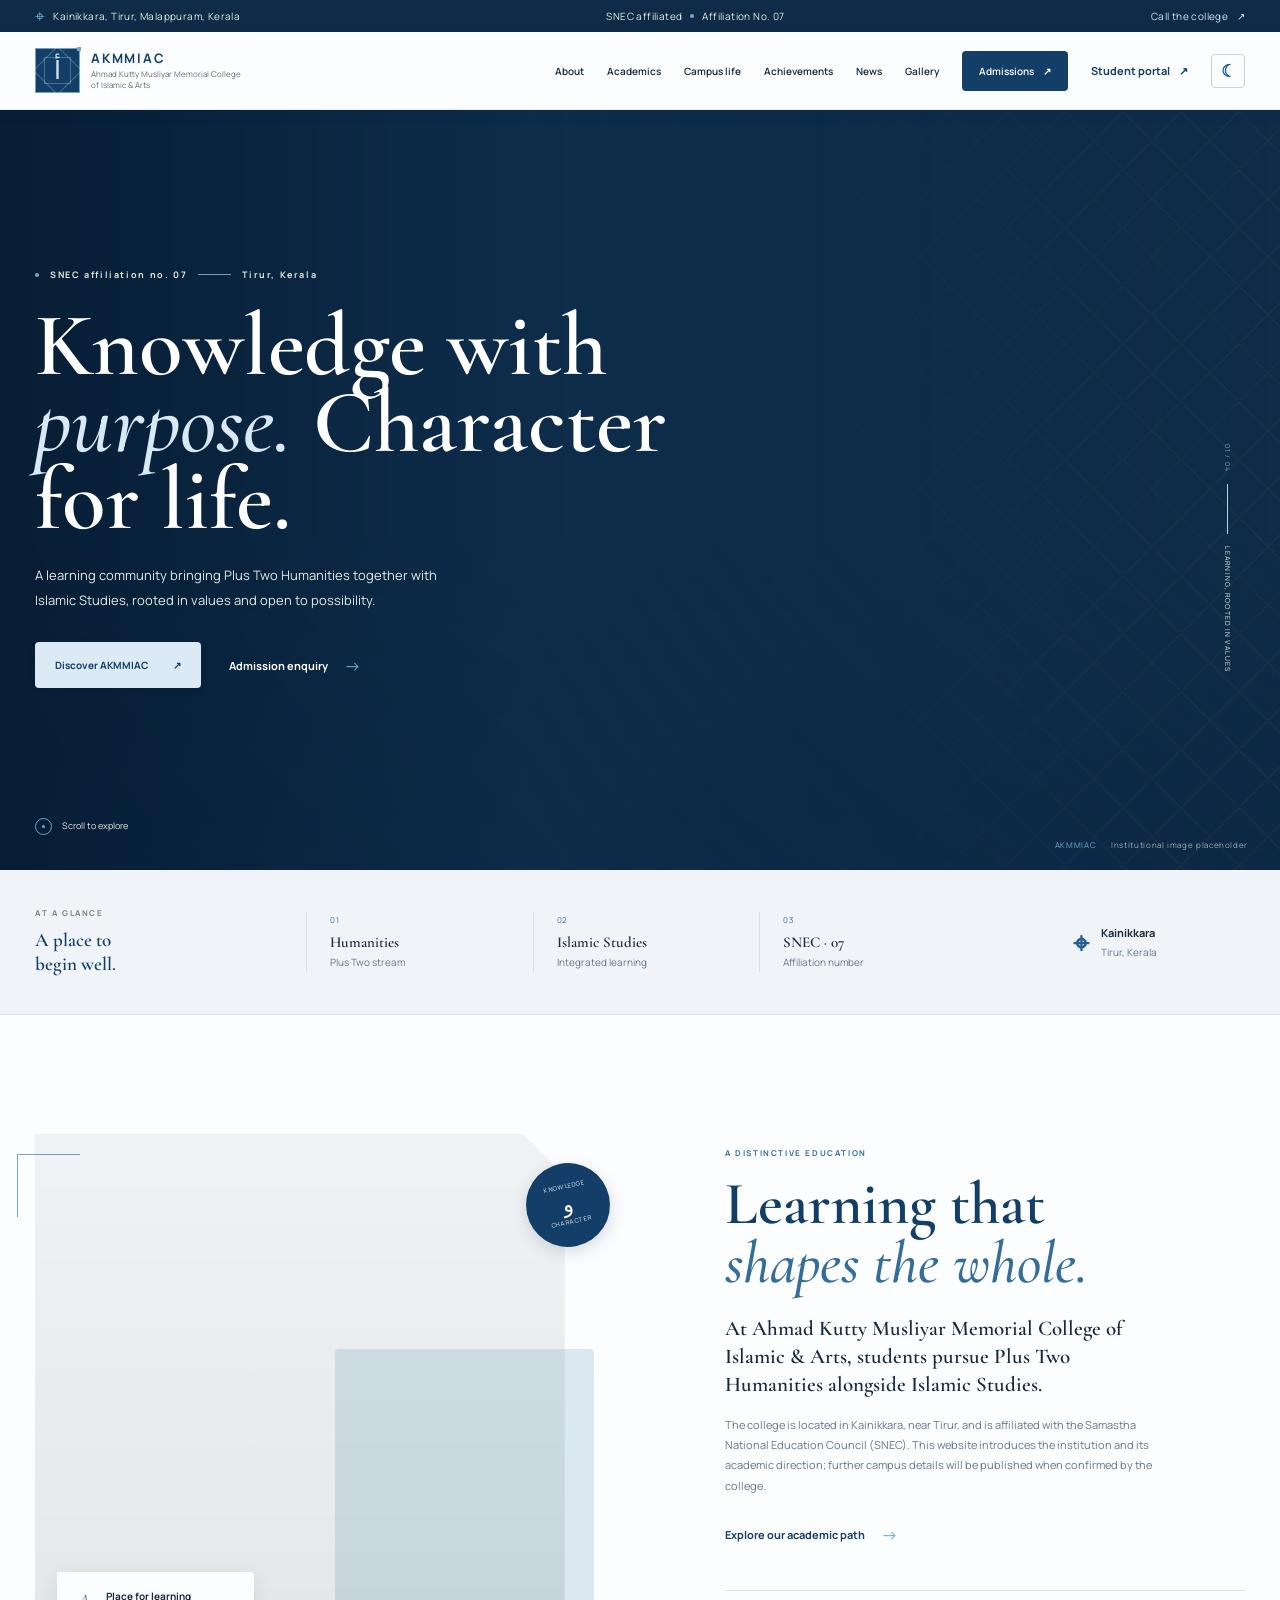
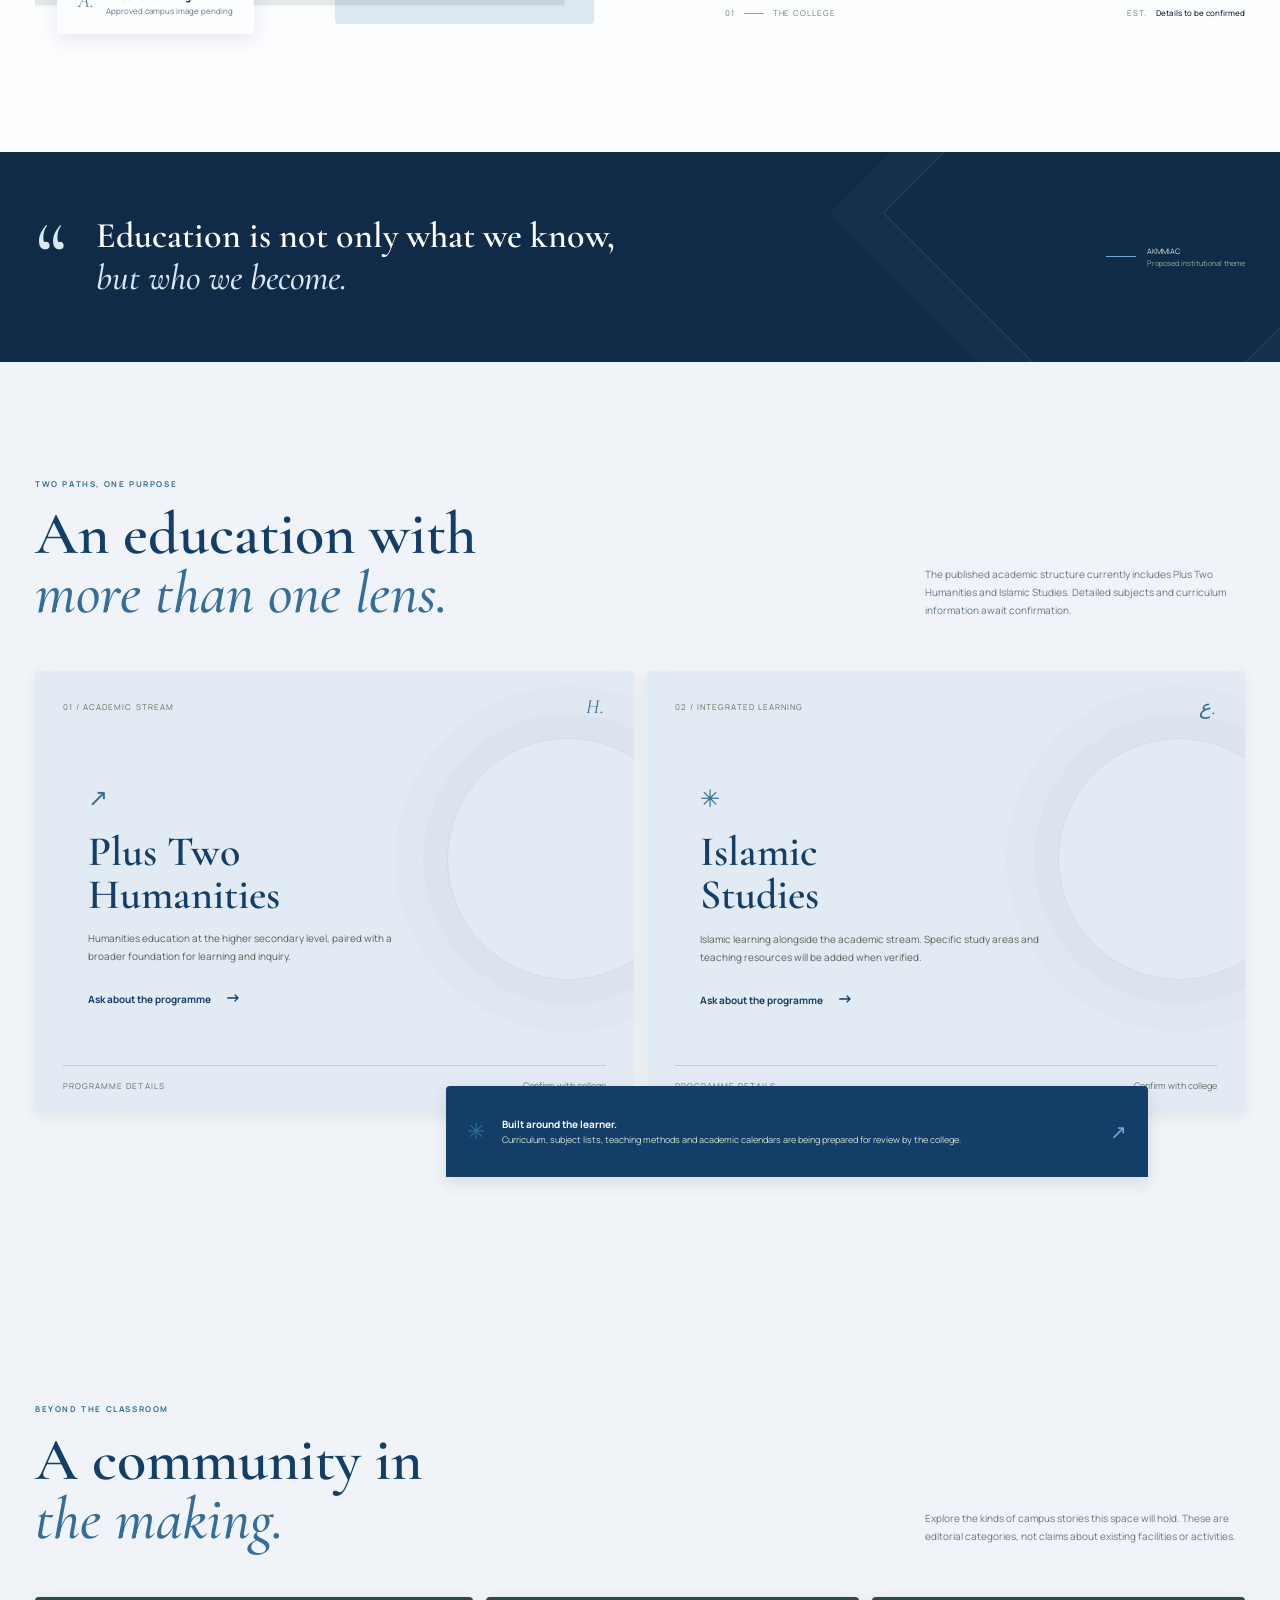
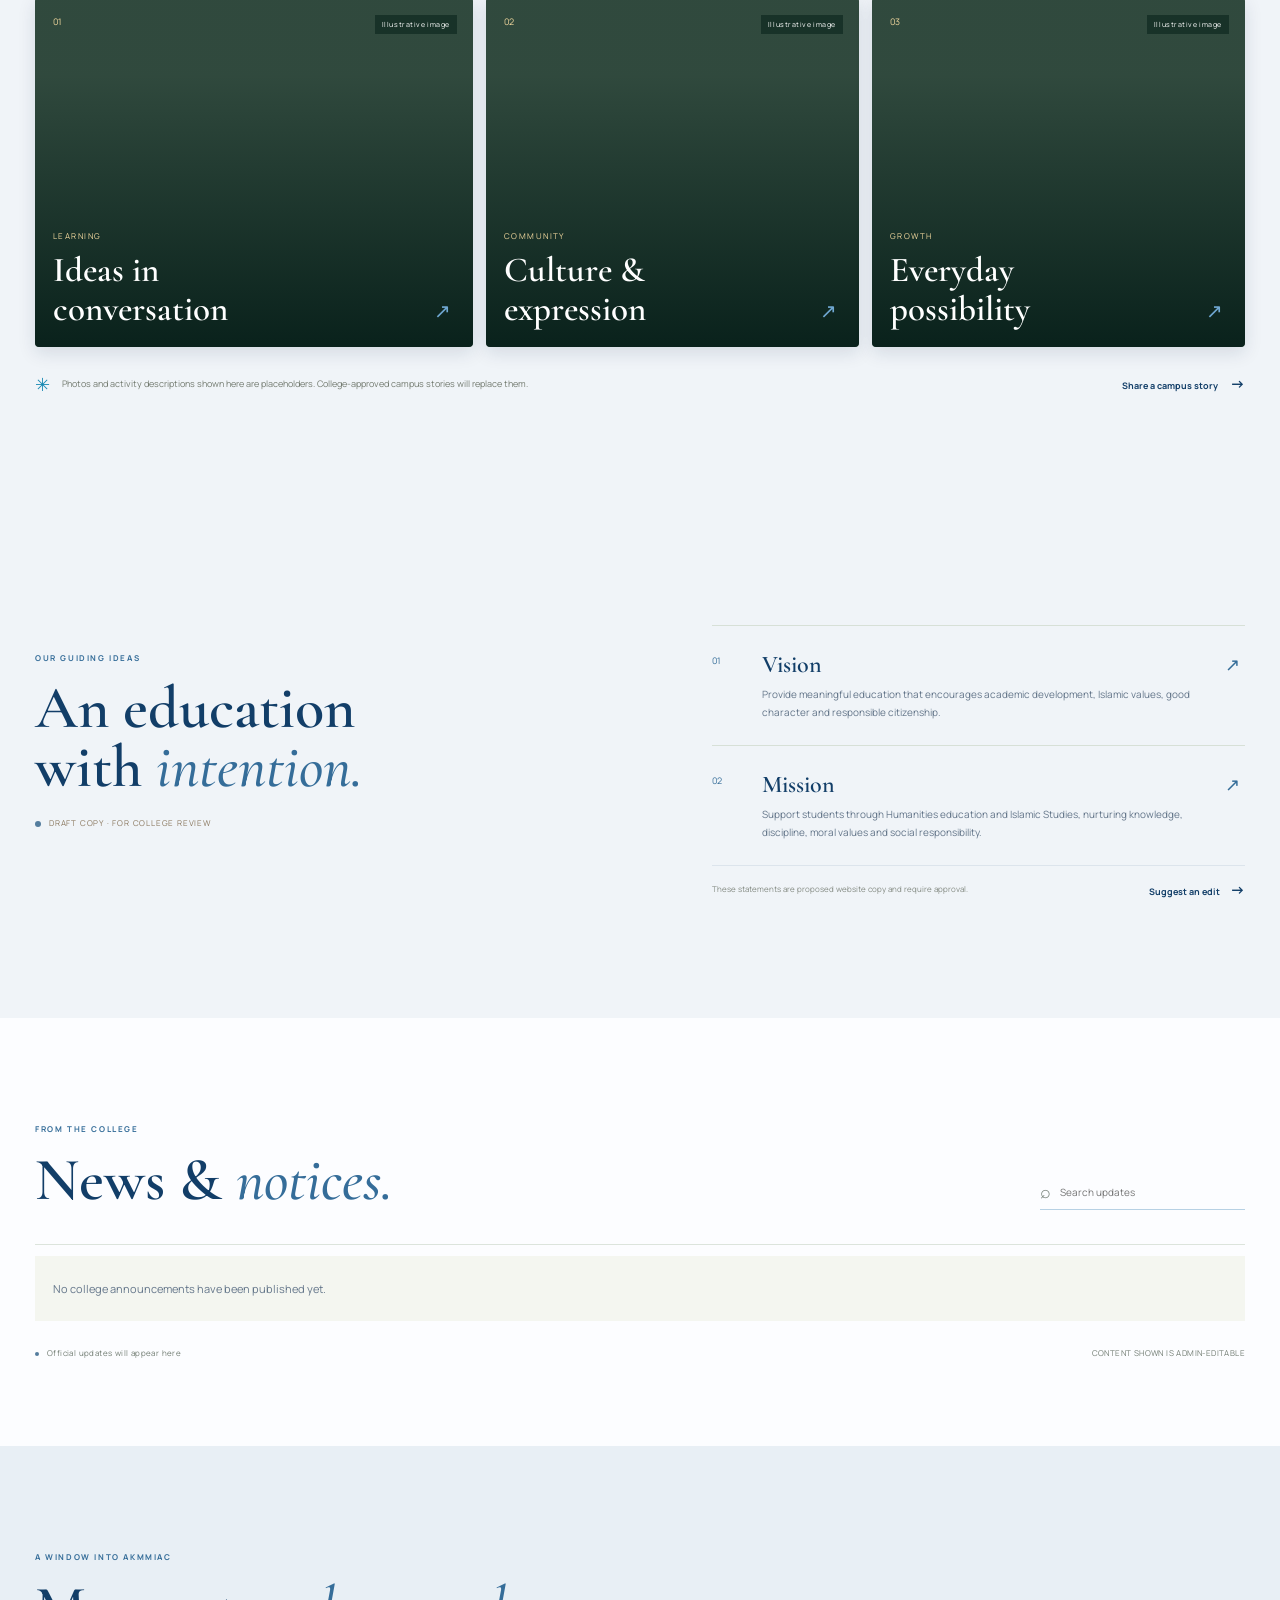
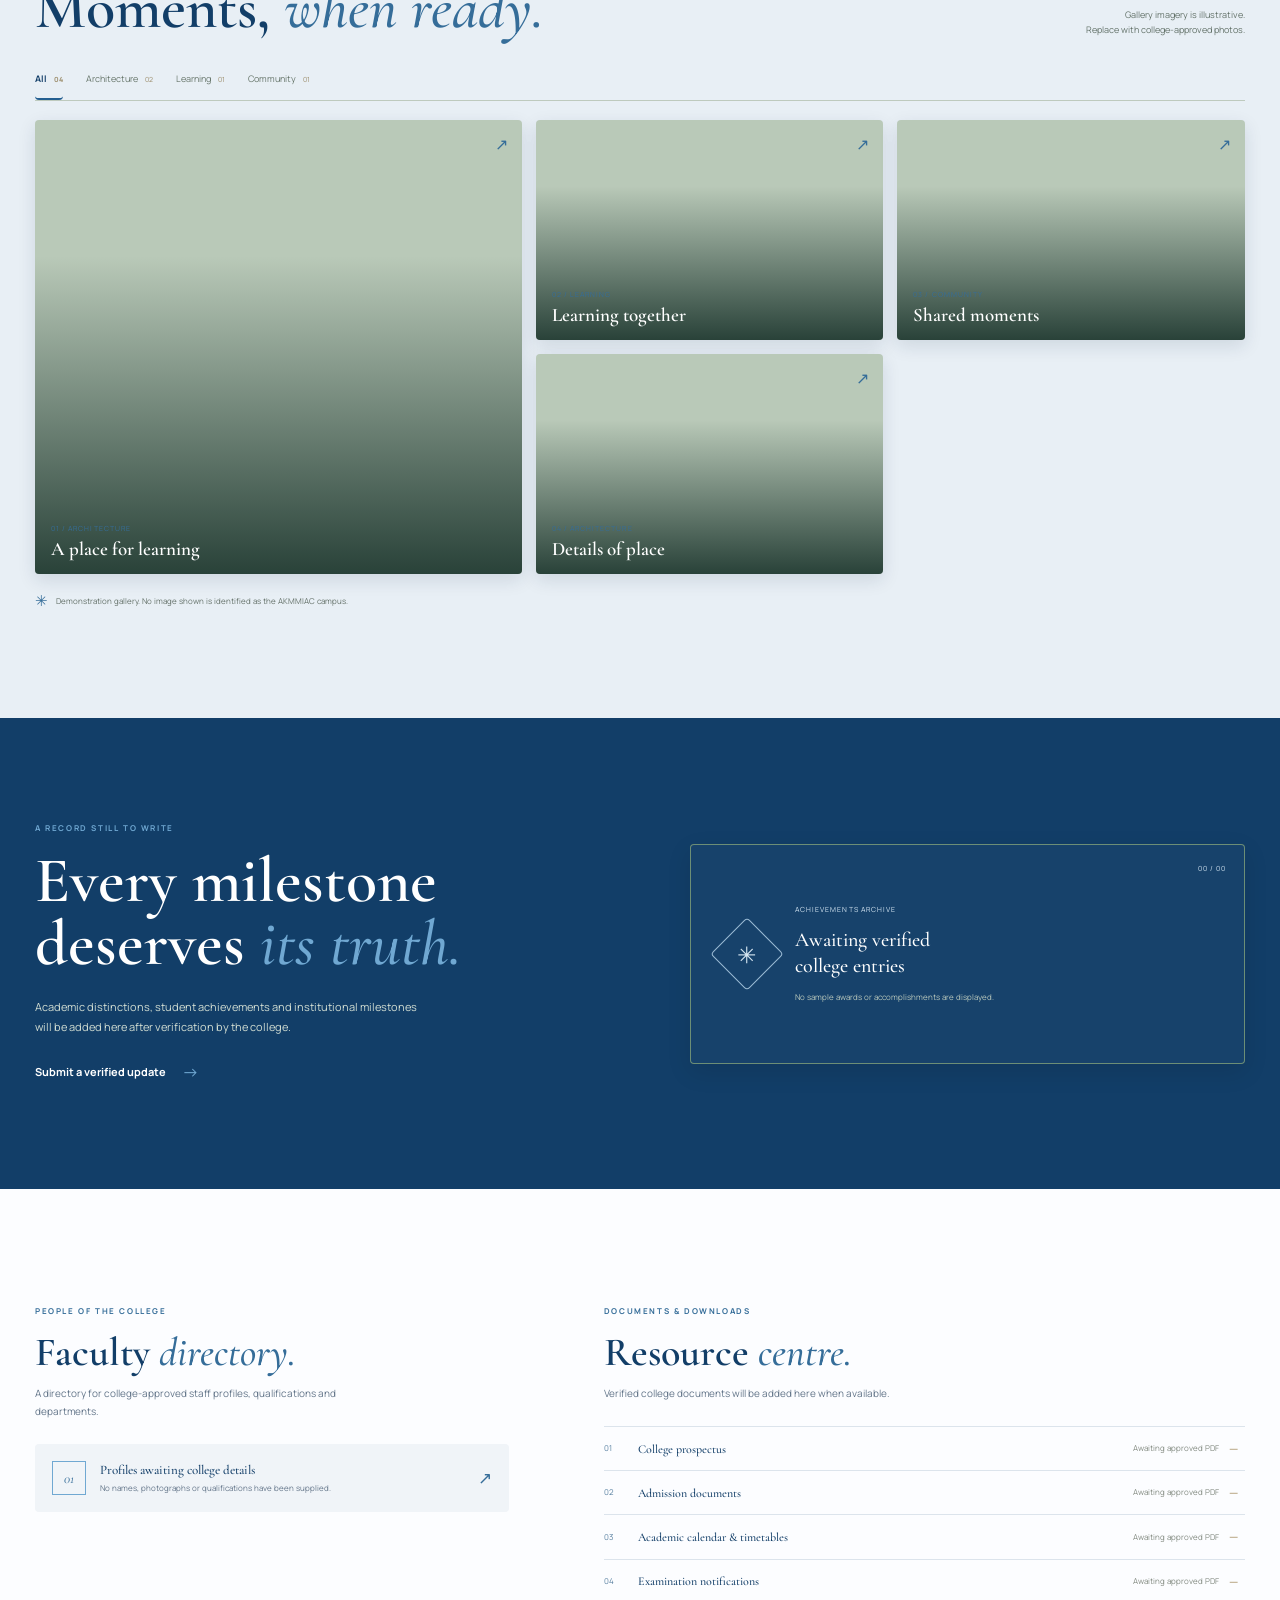
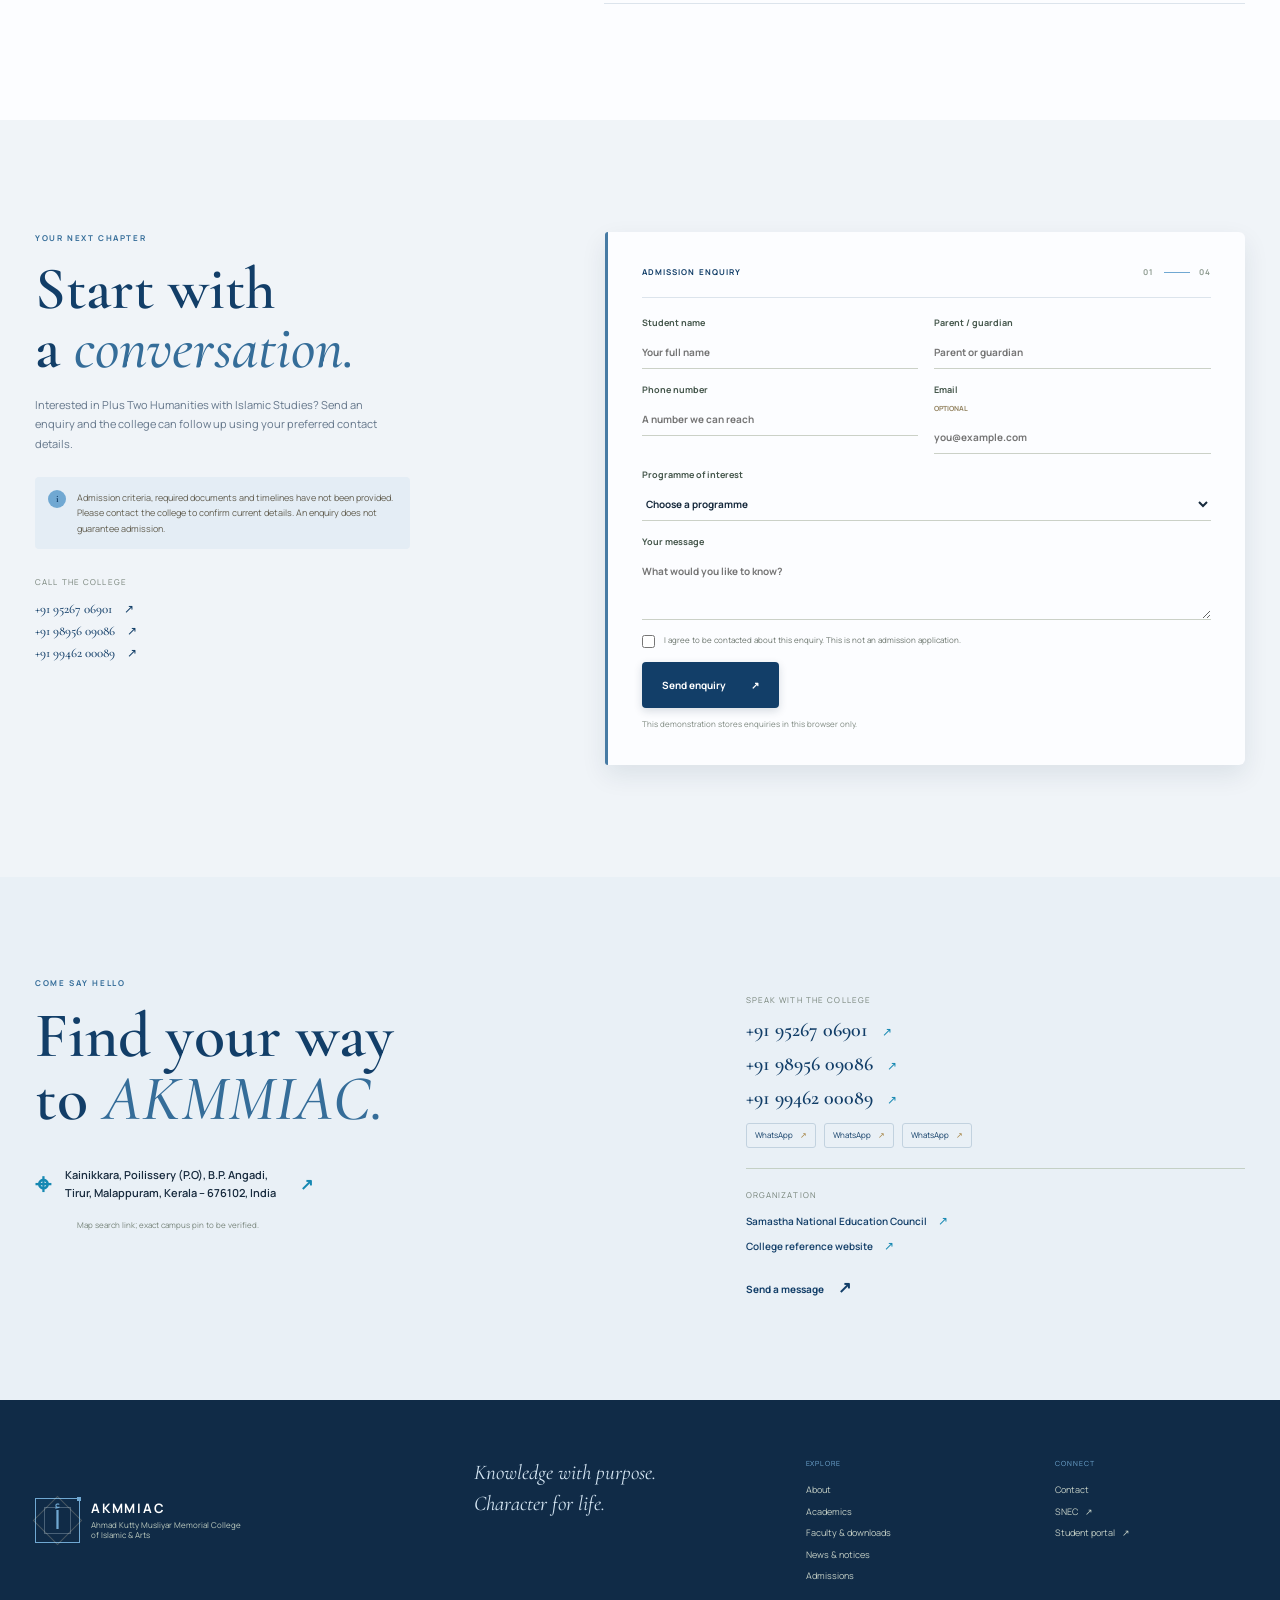
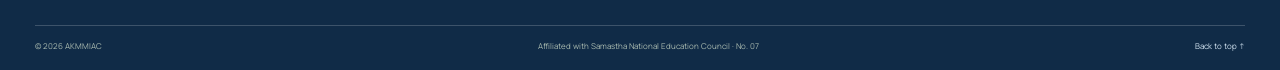
==== index.html @ 814e160c "Updated AKMM project" ====
<!doctype html>
<html lang="en">
<head>
  <meta charset="utf-8">
  <meta name="viewport" content="width=device-width, initial-scale=1">
  <meta name="theme-color" content="#073e32">
  <meta name="description" content="Ahmad Kutty Musliyar Memorial College of Islamic & Arts, Kainikkara, Tirur. Plus Two Humanities with Islamic Studies, affiliated with SNEC (Affiliation No. 07).">
  <meta property="og:title" content="AKMMIAC | Knowledge, Character, Community">
  <meta property="og:description" content="Discover Ahmad Kutty Musliyar Memorial College of Islamic & Arts in Kainikkara, Tirur, Kerala.">
  <script type="application/ld+json">{"@context":"https://schema.org","@type":"EducationalOrganization","name":"Ahmad Kutty Musliyar Memorial College of Islamic & Arts","alternateName":"AKMMIAC","address":{"@type":"PostalAddress","streetAddress":"Kainikkara, Poilissery (P.O), B.P. Angadi","addressLocality":"Tirur","addressRegion":"Kerala","postalCode":"676102","addressCountry":"IN"},"telephone":["+91-9526706901","+91-9895609086","+91-9946200089"],"parentOrganization":{"@type":"Organization","name":"Samastha National Education Council"},"identifier":"SNEC Affiliation No. 07"}</script>
  <title>AKMMIAC | Knowledge, Character, Community</title>
  <link rel="preconnect" href="https://fonts.googleapis.com">
  <link rel="preconnect" href="https://fonts.gstatic.com" crossorigin>
  <link href="https://fonts.googleapis.com/css2?family=Cormorant+Garamond:wght@500;600;700&family=Manrope:wght@400;500;600;700;800&display=swap" rel="stylesheet">
  <link href="https://fonts.googleapis.com/css2?family=DM+Sans:wght@400;500;600;700&family=Playfair+Display:wght@500;600;700&display=swap" rel="stylesheet">
  <link rel="stylesheet" href="styles.css">
  <script src="app.js" defer></script>
</head>
<body>
  <a class="skip-link" href="#main">Skip to content</a>
  <div class="utility-bar">
    <div class="container utility-inner">
      <span class="utility-location"><span class="pin-icon" aria-hidden="true">⌖</span> Kainikkara, Tirur, Malappuram, Kerala</span>
      <span class="utility-affiliation">SNEC affiliated <i></i> Affiliation No. 07</span>
      <a href="tel:+919526706901">Call the college <span aria-hidden="true">↗</span></a>
    </div>
  </div>
  <header class="site-header" id="top">
    <div class="container nav-wrap">
      <a class="brand" href="#top" aria-label="AKMMIAC home">
        <span class="brand-mark" aria-hidden="true"><span>أ</span><i></i></span>
        <span class="brand-name"><strong>AKMMIAC</strong><small>Ahmad Kutty Musliyar Memorial College<br>of Islamic & Arts</small></span>
      </a>
      <button class="menu-toggle" aria-expanded="false" aria-controls="primary-nav" aria-label="Open navigation"><span></span><span></span></button>
      <nav class="primary-nav" id="primary-nav" aria-label="Main navigation">
        <a href="#about">About</a><a href="#academics">Academics</a><a href="#campus">Campus life</a><a href="#achievements">Achievements</a><a href="#news">News</a><a href="#gallery">Gallery</a>
        <a class="nav-admissions" href="#admissions">Admissions <span aria-hidden="true">↗</span></a>
        <button class="nav-login" data-open="student">Student portal <span aria-hidden="true">↗</span></button>
        <button class="theme-toggle" id="theme-toggle" type="button" aria-label="Switch to dark mode" title="Switch to dark mode"><span aria-hidden="true">☾</span></button>
      </nav>
    </div>
  </header>

  <main id="main">
    <section class="hero" aria-labelledby="hero-title">
      <div class="hero-image" role="img" aria-label="Illustrative image of Islamic architecture; replace with an approved college photograph"></div>
      <div class="hero-pattern" aria-hidden="true"></div>
      <div class="container hero-content">
        <div class="hero-copy reveal is-visible">
          <p class="eyebrow eyebrow-light"><span></span> SNEC affiliation no. 07 <span class="eyebrow-line"></span> Tirur, Kerala</p>
          <h1 id="hero-title"><span class="hero-phrase">Knowledge with</span><br><em>purpose.</em> Character<br>for life.</h1>
          <p class="hero-description">A learning community bringing Plus Two Humanities together with Islamic Studies, rooted in values and open to possibility.</p>
          <div class="hero-actions"><a class="button button-gold" href="#about">Discover AKMMIAC <span aria-hidden="true">↗</span></a><a class="text-link light-link" href="#admissions">Admission enquiry <span aria-hidden="true">→</span></a></div>
        </div>
        <div class="hero-side-note"><span>01 / 04</span><span class="hero-side-rule"></span><span>LEARNING, ROOTED IN VALUES</span></div>
        <a class="hero-scroll" href="#about"><span class="scroll-dot"></span> Scroll to explore</a>
      </div>
      <div class="hero-caption"><span>AKMMIAC</span><span>Institutional image placeholder</span></div>
    </section>

    <section class="fact-strip" aria-label="College at a glance">
      <div class="container facts-grid">
        <div class="fact-intro"><span class="section-kicker">AT A GLANCE</span><strong>A place to<br>begin well.</strong></div>
        <div class="fact"><span class="fact-index">01</span><strong>Humanities</strong><small>Plus Two stream</small></div>
        <div class="fact"><span class="fact-index">02</span><strong>Islamic Studies</strong><small>Integrated learning</small></div>
        <div class="fact"><span class="fact-index">03</span><strong>SNEC · 07</strong><small>Affiliation number</small></div>
        <div class="fact-place"><span class="place-mark" aria-hidden="true">⌖</span><span>Kainikkara<br><small>Tirur, Kerala</small></span></div>
      </div>
    </section>

    <section class="section about-section" id="about">
      <div class="container about-grid">
        <div class="about-visual reveal">
          <div class="about-photo" role="img" aria-label="Illustrative architectural detail, not a photograph of the college"></div>
          <div class="photo-label"><span class="label-number">A.</span><span>Place for learning<br><small>Approved campus image pending</small></span></div>
          <div class="about-seal"><span>KNOWLEDGE</span><b>و</b><span>CHARACTER</span></div>
        </div>
        <div class="about-copy reveal">
          <p class="section-kicker">A DISTINCTIVE EDUCATION</p>
          <h2 class="section-title">Learning that<br><em>shapes the whole.</em></h2>
          <p class="lead">At Ahmad Kutty Musliyar Memorial College of Islamic & Arts, students pursue Plus Two Humanities alongside Islamic Studies.</p>
          <p class="body-copy">The college is located in Kainikkara, near Tirur, and is affiliated with the Samastha National Education Council (SNEC). This website introduces the institution and its academic direction; further campus details will be published when confirmed by the college.</p>
          <a class="text-link dark-link" href="#academics">Explore our academic path <span aria-hidden="true">→</span></a>
          <div class="about-meta"><span>01 <i></i> THE COLLEGE</span><span>EST. <b>Details to be confirmed</b></span></div>
        </div>
      </div>
    </section>

    <section class="quote-band">
      <div class="container quote-inner"><span class="quote-mark" aria-hidden="true">“</span><blockquote>Education is not only what we know,<br><em>but who we become.</em></blockquote><div class="quote-credit"><span></span><small>AKMMIAC<br><b>Proposed institutional theme</b></small></div></div>
    </section>

    <section class="section academics-section" id="academics">
      <div class="container">
        <div class="section-heading reveal"><div><p class="section-kicker">TWO PATHS, ONE PURPOSE</p><h2 class="section-title">An education with<br><em>more than one lens.</em></h2></div><p class="heading-aside">The published academic structure currently includes Plus Two Humanities and Islamic Studies. Detailed subjects and curriculum information await confirmation.</p></div>
        <div class="academic-grid">
          <article class="academic-panel humanities reveal"><div class="panel-top"><span>01 / ACADEMIC STREAM</span><span class="panel-glyph">H.</span></div><div class="academic-content"><div class="academic-icon" aria-hidden="true">↗</div><h3>Plus Two<br>Humanities</h3><p>Humanities education at the higher secondary level, paired with a broader foundation for learning and inquiry.</p><a href="#contact" class="panel-link">Ask about the programme <span>→</span></a></div><div class="panel-bottom"><span>PROGRAMME DETAILS</span><span>Confirm with college</span></div></article>
          <article class="academic-panel islamic reveal"><div class="panel-top"><span>02 / INTEGRATED LEARNING</span><span class="panel-glyph">ع.</span></div><div class="academic-content"><div class="academic-icon" aria-hidden="true">✳</div><h3>Islamic<br>Studies</h3><p>Islamic learning alongside the academic stream. Specific study areas and teaching resources will be added when verified.</p><a href="#contact" class="panel-link">Ask about the programme <span>→</span></a></div><div class="panel-bottom"><span>PROGRAMME DETAILS</span><span>Confirm with college</span></div></article>
          <div class="academic-footnote"><span class="note-star">✳</span><p><strong>Built around the learner.</strong><br>Curriculum, subject lists, teaching methods and academic calendars are being prepared for review by the college.</p><a href="#contact" aria-label="Contact the college about academics">↗</a></div>
        </div>
      </div>
    </section>

    <section class="campus-section" id="campus">
      <div class="container">
        <div class="section-heading campus-heading reveal"><div><p class="section-kicker">BEYOND THE CLASSROOM</p><h2 class="section-title">A community in<br><em>the making.</em></h2></div><p class="heading-aside">Explore the kinds of campus stories this space will hold. These are editorial categories, not claims about existing facilities or activities.</p></div>
        <div class="campus-grid">
          <a class="campus-card campus-one reveal" href="#gallery"><span class="campus-number">01</span><div><small>LEARNING</small><h3>Ideas in<br>conversation</h3><span class="card-arrow">↗</span></div><span class="image-disclaimer">Illustrative image</span></a>
          <a class="campus-card campus-two reveal" href="#gallery"><span class="campus-number">02</span><div><small>COMMUNITY</small><h3>Culture &<br>expression</h3><span class="card-arrow">↗</span></div><span class="image-disclaimer">Illustrative image</span></a>
          <a class="campus-card campus-three reveal" href="#gallery"><span class="campus-number">03</span><div><small>GROWTH</small><h3>Everyday<br>possibility</h3><span class="card-arrow">↗</span></div><span class="image-disclaimer">Illustrative image</span></a>
        </div>
        <div class="campus-note"><span>✳</span><p>Photos and activity descriptions shown here are placeholders. College-approved campus stories will replace them.</p><a href="#contact">Share a campus story <span>→</span></a></div>
      </div>
    </section>

    <section class="section values-section">
      <div class="container values-grid">
        <div class="values-heading reveal"><p class="section-kicker">OUR GUIDING IDEAS</p><h2 class="section-title">An education<br>with <em>intention.</em></h2><p class="draft-label"><span></span> DRAFT COPY · FOR COLLEGE REVIEW</p></div>
        <div class="value-item reveal"><span class="value-index">01</span><div><h3>Vision</h3><p>Provide meaningful education that encourages academic development, Islamic values, good character and responsible citizenship.</p></div><span class="value-symbol">↗</span></div>
        <div class="value-item reveal"><span class="value-index">02</span><div><h3>Mission</h3><p>Support students through Humanities education and Islamic Studies, nurturing knowledge, discipline, moral values and social responsibility.</p></div><span class="value-symbol">↗</span></div>
        <div class="values-bottom"><span>These statements are proposed website copy and require approval.</span><a href="#contact">Suggest an edit <span>→</span></a></div>
      </div>
    </section>

    <section class="section updates-section" id="news">
      <div class="container">
        <div class="updates-top reveal"><div><p class="section-kicker">FROM THE COLLEGE</p><h2 class="section-title">News & <em>notices.</em></h2></div><div class="updates-controls"><label class="search-field"><span aria-hidden="true">⌕</span><input id="news-search" type="search" placeholder="Search updates" aria-label="Search updates"></label></div></div>
        <div class="news-list" id="news-list" aria-live="polite"></div>
        <p class="empty-news" id="empty-news">No college announcements have been published yet.</p>
        <div class="news-footer"><span><i></i> Official updates will appear here</span><span>CONTENT SHOWN IS ADMIN-EDITABLE</span></div>
      </div>
    </section>

    <section class="gallery-section" id="gallery">
      <div class="container">
        <div class="gallery-top reveal"><div><p class="section-kicker">A WINDOW INTO AKMMIAC</p><h2 class="section-title">Moments, <em>when ready.</em></h2></div><span class="gallery-note">Gallery imagery is illustrative.<br>Replace with college-approved photos.</span></div>
        <div class="gallery-filters" role="group" aria-label="Filter gallery images"><button class="filter-button active" data-filter="all">All <span>04</span></button><button class="filter-button" data-filter="architecture">Architecture <span>02</span></button><button class="filter-button" data-filter="learning">Learning <span>01</span></button><button class="filter-button" data-filter="community">Community <span>01</span></button></div>
        <div class="gallery-grid">
          <button class="gallery-item gallery-large" data-category="architecture" data-title="A place for learning · Illustrative placeholder"><span class="gallery-image gallery-img-one"></span><span class="gallery-label"><span>01 / ARCHITECTURE</span><b>A place for learning</b></span><span class="gallery-open">↗</span></button>
          <button class="gallery-item" data-category="learning" data-title="Learning together · Illustrative placeholder"><span class="gallery-image gallery-img-two"></span><span class="gallery-label"><span>02 / LEARNING</span><b>Learning together</b></span><span class="gallery-open">↗</span></button>
          <button class="gallery-item" data-category="community" data-title="Shared moments · Illustrative placeholder"><span class="gallery-image gallery-img-three"></span><span class="gallery-label"><span>03 / COMMUNITY</span><b>Shared moments</b></span><span class="gallery-open">↗</span></button>
          <button class="gallery-item" data-category="architecture" data-title="Details of place · Illustrative placeholder"><span class="gallery-image gallery-img-four"></span><span class="gallery-label"><span>04 / ARCHITECTURE</span><b>Details of place</b></span><span class="gallery-open">↗</span></button>
        </div>
        <p class="gallery-caption"><span>✳</span> Demonstration gallery. No image shown is identified as the AKMMIAC campus.</p>
      </div>
    </section>

    <section class="achievement-section" id="achievements">
      <div class="container achievement-grid"><div class="achievement-copy reveal"><p class="section-kicker">A RECORD STILL TO WRITE</p><h2 class="section-title">Every milestone<br>deserves <em>its truth.</em></h2><p>Academic distinctions, student achievements and institutional milestones will be added here after verification by the college.</p><a class="text-link light-link" href="#contact">Submit a verified update <span>→</span></a></div><div class="achievement-empty reveal"><div class="empty-mark">✳</div><div><span>ACHIEVEMENTS ARCHIVE</span><strong>Awaiting verified<br>college entries</strong><small>No sample awards or accomplishments are displayed.</small></div><span class="archive-index">00 / 00</span></div></div>
    </section>

    <section class="section resources-section" id="resources">
      <div class="container resources-grid">
        <div class="resource-column reveal"><p class="section-kicker">PEOPLE OF THE COLLEGE</p><h2 class="section-title">Faculty <em>directory.</em></h2><p class="resource-intro">A directory for college-approved staff profiles, qualifications and departments.</p><div class="resource-empty"><span class="resource-empty-mark">01</span><div><strong>Profiles awaiting college details</strong><small>No names, photographs or qualifications have been supplied.</small></div><span class="resource-arrow">↗</span></div></div>
        <div class="resource-column reveal"><p class="section-kicker">DOCUMENTS & DOWNLOADS</p><h2 class="section-title">Resource <em>centre.</em></h2><p class="resource-intro">Verified college documents will be added here when available.</p><div class="resource-list"><div><span>01</span><strong>College prospectus</strong><small>Awaiting approved PDF</small><b>—</b></div><div><span>02</span><strong>Admission documents</strong><small>Awaiting approved PDF</small><b>—</b></div><div><span>03</span><strong>Academic calendar & timetables</strong><small>Awaiting approved PDF</small><b>—</b></div><div><span>04</span><strong>Examination notifications</strong><small>Awaiting approved PDF</small><b>—</b></div></div></div>
      </div>
    </section>

    <section class="admissions-section" id="admissions">
      <div class="container admissions-grid">
        <div class="admissions-copy reveal"><p class="section-kicker">YOUR NEXT CHAPTER</p><h2 class="section-title">Start with<br>a <em>conversation.</em></h2><p>Interested in Plus Two Humanities with Islamic Studies? Send an enquiry and the college can follow up using your preferred contact details.</p><div class="admission-caveat"><span>i</span><p>Admission criteria, required documents and timelines have not been provided. Please contact the college to confirm current details. An enquiry does not guarantee admission.</p></div><div class="admission-contact"><span>CALL THE COLLEGE</span><a href="tel:+919526706901">+91 95267 06901 <span>↗</span></a><a href="tel:+919895609086">+91 98956 09086 <span>↗</span></a><a href="tel:+919946200089">+91 99462 00089 <span>↗</span></a></div></div>
        <form class="enquiry-form reveal" id="admission-form">
          <div class="form-heading"><span>ADMISSION ENQUIRY</span><span>01 <i></i> 04</span></div>
          <div class="form-row"><label>Student name<input name="studentName" autocomplete="name" required placeholder="Your full name"></label><label>Parent / guardian<input name="guardianName" required placeholder="Parent or guardian"></label></div>
          <div class="form-row"><label>Phone number<input name="phone" type="tel" autocomplete="tel" required pattern="[0-9+ .\(\)\-]{7,20}" placeholder="A number we can reach"></label><label>Email <small>OPTIONAL</small><input name="email" type="email" autocomplete="email" placeholder="you@example.com"></label></div>
          <label>Programme of interest<select name="programme" required><option value="">Choose a programme</option><option>Plus Two Humanities with Islamic Studies</option></select></label>
          <label>Your message<textarea name="message" rows="3" placeholder="What would you like to know?"></textarea></label>
          <label class="consent"><input type="checkbox" required><span>I agree to be contacted about this enquiry. This is not an admission application.</span></label>
          <button class="button button-green" type="submit">Send enquiry <span aria-hidden="true">↗</span></button>
          <p class="form-status" id="admission-status" aria-live="polite">This demonstration stores enquiries in this browser only.</p>
        </form>
      </div>
    </section>

    <section class="contact-section" id="contact">
      <div class="container contact-grid"><div class="contact-main reveal"><p class="section-kicker">COME SAY HELLO</p><h2 class="section-title">Find your way<br>to <em>AKMMIAC.</em></h2><a class="map-link" href="https://www.google.com/maps/search/?api=1&query=Kainikkara%2C+Poilissery%2C+Tirur%2C+Kerala+676102" target="_blank" rel="noreferrer"><span class="map-pin">⌖</span><span>Kainikkara, Poilissery (P.O), B.P. Angadi,<br>Tirur, Malappuram, Kerala – 676102, India</span><b>↗</b></a><p class="map-disclaimer">Map search link; exact campus pin to be verified.</p></div><div class="contact-aside reveal"><span class="contact-aside-title">SPEAK WITH THE COLLEGE</span><a href="tel:+919526706901">+91 95267 06901 <span>↗</span></a><a href="tel:+919895609086">+91 98956 09086 <span>↗</span></a><a href="tel:+919946200089">+91 99462 00089 <span>↗</span></a><div class="whatsapp-links"><a href="https://wa.me/919526706901" target="_blank" rel="noreferrer">WhatsApp <span>↗</span></a><a href="https://wa.me/919895609086" target="_blank" rel="noreferrer">WhatsApp <span>↗</span></a><a href="https://wa.me/919946200089" target="_blank" rel="noreferrer">WhatsApp <span>↗</span></a></div><div class="contact-divider"></div><span class="contact-aside-title">ORGANIZATION</span><a class="organization-link" href="https://www.snec.in/" target="_blank" rel="noreferrer">Samastha National Education Council <span>↗</span></a><a class="organization-link" href="https://www.mactvc.edu.in/index.html" target="_blank" rel="noreferrer">College reference website <span>↗</span></a><button class="contact-form-toggle" data-open="contact">Send a message <span>↗</span></button></div></div>
    </section>
  </main>

  <footer class="site-footer"><div class="container footer-main"><a class="brand footer-brand" href="#top"><span class="brand-mark" aria-hidden="true"><span>أ</span><i></i></span><span class="brand-name"><strong>AKMMIAC</strong><small>Ahmad Kutty Musliyar Memorial College<br>of Islamic & Arts</small></span></a><p class="footer-note">Knowledge with purpose.<br>Character for life.</p><div class="footer-links"><span>EXPLORE</span><a href="#about">About</a><a href="#academics">Academics</a><a href="#resources">Faculty & downloads</a><a href="#news">News & notices</a><a href="#admissions">Admissions</a></div><div class="footer-links"><span>CONNECT</span><a href="#contact">Contact</a><a href="https://www.snec.in/" target="_blank" rel="noreferrer">SNEC <span>↗</span></a><button data-open="student">Student portal <span>↗</span></button></div></div><div class="container footer-bottom"><span>© <span id="current-year"></span> AKMMIAC</span><span>Affiliated with Samastha National Education Council · No. 07</span><a href="#top">Back to top ↑</a></div></footer>

  <div class="modal-backdrop" id="modal-backdrop" hidden>
    <section class="modal" role="dialog" aria-modal="true" aria-labelledby="modal-title"><button class="modal-close" aria-label="Close dialog">×</button><div class="modal-content" id="modal-content"></div></section>
  </div>
  <div class="toast" id="toast" role="status" aria-live="polite"></div>
</body>
</html>
---- styles.css ----
:root{--forest:#073e32;--forest-2:#115d48;--leaf:#a7c3a9;--mint:#e4ede3;--ivory:#f6f3e9;--paper:#fffdf8;--gold:#d4ad61;--gold-soft:#e9d8ae;--ink:#17231e;--muted:#66716a;--line:#d9ded5;--terra:#ba684a;--blue:#8daeb3;--sans:"DM Sans",sans-serif;--serif:"Playfair Display",Georgia,serif;--content:1160px}
*{box-sizing:border-box}html{scroll-behavior:smooth;scroll-padding-top:90px}body{margin:0;background:var(--paper);color:var(--ink);font-family:var(--sans);font-size:14px;line-height:1.6}a{color:inherit;text-decoration:none}button,input,textarea,select{font:inherit}button{color:inherit}.container{width:min(calc(100% - 64px),var(--content));margin-inline:auto}.skip-link{position:absolute;left:12px;top:-50px;background:#fff;padding:10px;z-index:100}.skip-link:focus{top:12px}.utility-bar{height:34px;background:var(--forest);color:#e4ece4;font-size:10px;letter-spacing:.04em}.utility-inner{height:100%;display:flex;align-items:center;justify-content:space-between}.utility-inner a{color:var(--gold-soft)}.utility-inner a span{padding-left:6px}.utility-location,.utility-affiliation{display:flex;align-items:center;gap:8px}.pin-icon{font-size:17px;color:var(--gold)}.utility-affiliation i,.eyebrow>span:first-child,.news-footer i{display:inline-block;width:4px;height:4px;border-radius:50%;background:var(--gold)}
.site-header{height:82px;position:sticky;top:0;z-index:20;background:rgba(255,253,248,.96);backdrop-filter:blur(14px);border-bottom:1px solid rgba(23,35,30,.08)}.nav-wrap{height:100%;display:flex;justify-content:space-between;align-items:center}.brand{display:flex;align-items:center;gap:11px;flex-shrink:0}.brand-mark{position:relative;width:42px;height:42px;border:1px solid var(--gold);display:grid;place-items:center;color:var(--forest);font-family:var(--serif);font-size:25px}.brand-mark:before,.brand-mark:after{content:"";position:absolute;inset:4px;border:1px solid rgba(7,62,50,.17);transform:rotate(45deg)}.brand-mark:after{inset:8px;transform:rotate(0)}.brand-mark>span{position:relative;z-index:1}.brand-mark i{position:absolute;width:4px;height:4px;background:var(--gold);right:-2px;top:-2px;z-index:2}.brand-name{display:flex;flex-direction:column;line-height:1.25}.brand-name strong{font-size:14px;letter-spacing:.12em;color:var(--forest)}.brand-name small{font-size:8px;line-height:1.35;color:#657169;margin-top:3px}.primary-nav{display:flex;align-items:center;gap:25px;font-size:11px;font-weight:600}.primary-nav>a:not(.nav-admissions){transition:color .2s}.primary-nav>a:hover,.primary-nav button:hover{color:var(--forest-2)}.nav-admissions{background:var(--forest);color:#fff;padding:11px 15px}.nav-admissions span,.nav-login span{margin-left:7px}.nav-login{border:0;background:none;color:var(--forest);font-size:11px;font-weight:700;cursor:pointer;padding:7px 0}.menu-toggle{display:none;background:none;border:0;padding:8px;cursor:pointer}.menu-toggle span{display:block;width:22px;height:1px;background:var(--forest);margin:5px}
.hero{height:min(675px,calc(100vh - 116px));min-height:570px;position:relative;overflow:hidden;background:var(--forest);color:#fff}.hero-image{position:absolute;inset:0;background-image:linear-gradient(90deg,rgba(4,38,31,.91) 0%,rgba(4,38,31,.76) 38%,rgba(4,38,31,.25) 100%),linear-gradient(0deg,rgba(4,38,31,.44),transparent 40%),url("https://images.unsplash.com/photo-1519817650390-64a93db51149?auto=format&fit=crop&w=2200&q=85");background-size:cover;background-position:center 53%;transform:scale(1.015);animation:hero-arrive 1.3s ease-out both}.hero-pattern{position:absolute;inset:0 auto 0 56%;width:44%;opacity:.14;background-image:linear-gradient(45deg,transparent 47%,#d4ad61 48%,#d4ad61 49%,transparent 50%),linear-gradient(-45deg,transparent 47%,#d4ad61 48%,#d4ad61 49%,transparent 50%);background-size:46px 46px;mask-image:linear-gradient(90deg,transparent,#000)}.hero .container{position:relative;height:100%}.hero-content{display:flex;flex-direction:column;justify-content:center;padding-bottom:24px}.hero-copy{max-width:790px}.eyebrow,.section-kicker{font-size:9px;font-weight:700;letter-spacing:.16em}.eyebrow-light{display:flex;align-items:center;gap:11px;color:#e3ddc9;margin:0 0 25px}.eyebrow-line{width:33px;height:1px;background:var(--gold);opacity:.7}.hero h1{font-family:var(--serif);font-size:clamp(70px,7vw,98px);font-weight:500;line-height:1.035;letter-spacing:-.02em;margin:0 0 20px}.hero h1 em,.section-title em{color:var(--gold);font-weight:500}.hero-description{max-width:405px;color:#e1e9e2;font-size:14px;line-height:1.8;margin:0}.hero-actions{display:flex;align-items:center;gap:28px;margin-top:31px}.button{display:inline-flex;justify-content:center;align-items:center;gap:25px;border:0;padding:14px 19px;font-size:11px;font-weight:700;cursor:pointer;transition:transform .2s,background .2s}.button:hover{transform:translateY(-2px)}.button-gold{background:var(--gold);color:var(--forest)}.button-gold:hover{background:#e2c47f}.text-link{font-size:11px;font-weight:700;display:inline-flex;gap:16px;align-items:center}.text-link span{font-size:17px;font-weight:400;transition:transform .2s}.text-link:hover span{transform:translateX(4px)}.light-link{color:#fff}.hero-side-note{position:absolute;right:0;top:44%;display:flex;align-items:center;gap:12px;writing-mode:vertical-rl;font-size:8px;letter-spacing:.16em;color:#e0e9df}.hero-side-note span:first-child{color:var(--gold)}.hero-side-rule{width:1px;height:50px;background:var(--gold)}.hero-scroll{position:absolute;left:0;bottom:40px;display:flex;align-items:center;gap:10px;font-size:9px;color:#e1e9e2}.scroll-dot{width:17px;height:17px;border:1px solid var(--gold);border-radius:50%;position:relative}.scroll-dot:after{content:"";position:absolute;width:3px;height:3px;background:var(--gold);left:6px;top:6px;border-radius:50%}.hero-caption{position:absolute;right:32px;bottom:18px;display:flex;gap:15px;color:#e0e7e0;font-size:8px;letter-spacing:.08em}.hero-caption span:first-child{color:var(--gold)}
.fact-strip{background:var(--ivory);border-bottom:1px solid #e6e1d4}.facts-grid{min-height:154px;display:grid;grid-template-columns:1.2fr repeat(3,1fr) 1.2fr;align-items:center}.fact-intro{display:flex;flex-direction:column;gap:8px}.section-kicker{color:var(--forest-2);margin:0 0 15px}.fact-intro .section-kicker{margin:0;color:#7a8278}.fact-intro strong{font:500 19px/1.3 var(--serif);color:var(--forest)}.fact{height:60px;border-left:1px solid #d5d4c9;padding-left:23px;display:flex;flex-direction:column;justify-content:center}.fact-index{font-size:8px;color:#a38b5d;letter-spacing:.1em;margin-bottom:6px}.fact strong{font:500 15px var(--serif)}.fact small,.fact-place small{font-size:10px;color:var(--muted);margin-top:3px}.fact-place{display:flex;gap:12px;align-items:center;justify-content:flex-end;font-size:11px;font-weight:700}.place-mark{font-size:28px;color:var(--terra)}.fact-place small{display:block;font-weight:400}
.section{padding:105px 0}.about-section{background:var(--paper)}.about-grid{display:grid;grid-template-columns:1.05fr .95fr;gap:100px;align-items:center}.about-visual{height:460px;position:relative}.about-photo{position:absolute;inset:0 45px 28px 0;background-image:linear-gradient(0deg,rgba(8,50,40,.1),rgba(8,50,40,.05)),url("https://images.unsplash.com/photo-1609599006353-e629aaabfeae?auto=format&fit=crop&w=1100&q=85");background-size:cover;background-position:center 49%;filter:saturate(.75)}.about-visual:before{content:"";position:absolute;z-index:1;top:20px;left:-18px;width:62px;height:62px;border-top:1px solid var(--gold);border-left:1px solid var(--gold)}.about-visual:after{content:"";position:absolute;right:16px;bottom:10px;width:45%;height:55%;background:var(--mint);z-index:0}.about-photo{z-index:1}.photo-label{position:absolute;z-index:2;bottom:0;left:22px;display:flex;gap:12px;align-items:flex-start;background:var(--paper);padding:17px 21px;font-size:10px;font-weight:700;line-height:1.4}.photo-label small{font-size:8px;font-weight:400;color:var(--muted)}.label-number{font:italic 20px var(--serif);color:var(--terra)}.about-seal{position:absolute;z-index:2;right:0;top:29px;width:84px;height:84px;border-radius:50%;background:var(--forest);color:var(--gold-soft);display:flex;flex-direction:column;justify-content:center;align-items:center;font-size:6px;letter-spacing:.12em;transform:rotate(-12deg)}.about-seal b{font:22px var(--serif);color:#fff}.about-copy{padding:16px 0}.section-title{font:500 clamp(36px,4vw,51px)/1.16 var(--serif);letter-spacing:-.025em;color:var(--forest);margin:0 0 22px}.section-title em{color:var(--terra);font-style:italic}.lead{font:500 16px/1.65 var(--serif);max-width:440px;margin:0 0 15px}.body-copy{font-size:12px;line-height:1.85;color:var(--muted);max-width:450px;margin:0 0 25px}.dark-link{color:var(--forest)}.about-meta{border-top:1px solid var(--line);margin-top:42px;padding-top:16px;display:flex;justify-content:space-between;color:#718077;font-size:8px;letter-spacing:.11em}.about-meta span{display:flex;align-items:center;gap:9px}.about-meta i{width:20px;height:1px;background:var(--gold)}.about-meta b{font-weight:500;letter-spacing:0;text-transform:none;color:var(--ink)}
.quote-band{background:var(--forest);color:#fff;padding:52px 0;position:relative;overflow:hidden}.quote-band:after{content:"";position:absolute;right:-40px;top:-120px;width:360px;height:360px;border:1px solid rgba(212,173,97,.19);transform:rotate(45deg);box-shadow:0 0 0 18px rgba(0,0,0,0),0 0 0 38px rgba(212,173,97,.08)}.quote-inner{display:flex;align-items:center;position:relative;z-index:1}.quote-mark{font:96px/.8 var(--serif);color:var(--gold);margin-right:28px}.quote-inner blockquote{font:500 30px/1.3 var(--serif);margin:0}.quote-inner blockquote em{font-weight:500;color:var(--gold);font-style:italic}.quote-credit{margin-left:auto;display:flex;gap:11px;align-items:center;font-size:9px;color:#d9e3da}.quote-credit>span{width:30px;height:1px;background:var(--gold)}.quote-credit small{line-height:1.6}.quote-credit b{font-weight:400;color:#93a79a}
.academics-section{background:var(--ivory)}.section-heading{display:flex;align-items:flex-end;justify-content:space-between;gap:60px;margin-bottom:42px}.section-heading .section-title{margin:0}.heading-aside{font-size:11px;line-height:1.8;color:var(--muted);max-width:300px;margin:0 0 4px}.academic-grid{display:grid;grid-template-columns:1fr 1fr;gap:13px;position:relative;padding-bottom:66px}.academic-panel{min-height:415px;padding:24px 28px 18px;display:flex;flex-direction:column;justify-content:space-between;position:relative;overflow:hidden}.humanities{background:#dce7dc}.islamic{background:#e7dfcb}.academic-panel:after{content:"";position:absolute;width:240px;height:240px;border:1px solid rgba(7,62,50,.12);border-radius:50%;right:-55px;top:67px;box-shadow:0 0 0 22px rgba(7,62,50,.025),0 0 0 45px rgba(7,62,50,.025)}.panel-top,.panel-bottom{display:flex;justify-content:space-between;align-items:center;font-size:8px;letter-spacing:.13em;color:#5d7164}.panel-glyph{font:italic 20px var(--serif);color:var(--forest)}.academic-content{position:relative;z-index:1;margin:auto 0;padding:36px 0 31px 25px}.academic-icon{font-size:24px;color:var(--terra);margin-bottom:14px}.academic-content h3{font:500 33px/1.12 var(--serif);color:var(--forest);margin:0 0 13px}.academic-content p{font-size:11px;line-height:1.8;max-width:340px;color:#53645a;margin:0 0 20px}.panel-link{font-size:10px;color:var(--forest);font-weight:700}.panel-link span{margin-left:12px;font-size:16px}.panel-bottom{border-top:1px solid rgba(7,62,50,.17);padding-top:13px}.panel-bottom span:last-child{letter-spacing:0;text-transform:none;font-size:9px}.academic-footnote{position:absolute;z-index:2;bottom:0;right:8%;width:58%;min-height:91px;background:var(--forest);color:white;display:flex;align-items:center;gap:17px;padding:17px 21px}.note-star{font-size:22px;color:var(--gold)}.academic-footnote p{font-size:9px;line-height:1.6;color:#d5e0d6;margin:0}.academic-footnote strong{color:#fff;font-size:10px}.academic-footnote>a{margin-left:auto;color:var(--gold);font-size:20px}
.campus-section{background:#eff1e8;padding:100px 0 87px}.campus-heading{margin-bottom:38px}.campus-grid{display:grid;grid-template-columns:1.08fr .92fr .92fr;gap:13px}.campus-card{height:310px;display:flex;flex-direction:column;justify-content:space-between;padding:18px;color:#fff;position:relative;overflow:hidden;background-color:#314a3e;background-size:cover;background-position:center;isolation:isolate}.campus-card:before{content:"";position:absolute;inset:0;z-index:-1;background:linear-gradient(0deg,rgba(5,32,25,.82),rgba(5,32,25,.03) 85%);transition:background .3s}.campus-card:hover:before{background:linear-gradient(0deg,rgba(5,32,25,.91),rgba(5,32,25,.12) 100%)}.campus-one{background-image:url("https://images.unsplash.com/photo-1609599006353-e629aaabfeae?auto=format&fit=crop&w=850&q=82")}.campus-two{background-image:url("https://images.unsplash.com/photo-1519817650390-64a93db51149?auto=format&fit=crop&w=850&q=82")}.campus-three{background-image:url("https://images.unsplash.com/photo-1564769625905-50e93615e769?auto=format&fit=crop&w=850&q=82")}.campus-number{font-size:9px;color:#f2d89e}.campus-card div{position:relative}.campus-card small{font-size:8px;letter-spacing:.18em;color:#f2d89e}.campus-card h3{font:500 27px/1.12 var(--serif);margin:6px 0 0}.card-arrow{position:absolute;right:4px;bottom:2px;font-size:20px;color:var(--gold)}.image-disclaimer{position:absolute;right:16px;top:18px;font-size:7px;letter-spacing:.08em;background:rgba(5,32,25,.55);padding:4px 7px}.campus-note{display:flex;align-items:center;gap:12px;margin-top:19px;color:#737b70}.campus-note>span{color:var(--terra);font-size:18px}.campus-note p{font-size:9px;margin:0}.campus-note a{font-size:9px;font-weight:700;color:var(--forest);margin-left:auto}.campus-note a span{font-size:15px;margin-left:10px}
.values-section{padding:95px 0;background:var(--paper)}.values-grid{display:grid;grid-template-columns:1.03fr 1fr;column-gap:105px;align-items:center}.values-heading{grid-row:span 2}.values-heading .section-title{margin-bottom:20px}.draft-label{font-size:8px;letter-spacing:.1em;color:#8b7960;display:flex;gap:8px;align-items:center}.draft-label span{width:6px;height:6px;border-radius:50%;background:var(--gold)}.value-item{display:grid;grid-template-columns:32px 1fr 20px;gap:18px;border-top:1px solid var(--line);padding:24px 0}.value-index{font-size:9px;color:var(--terra);padding-top:4px}.value-item h3{font:500 19px var(--serif);color:var(--forest);margin:0 0 6px}.value-item p{font-size:10px;line-height:1.8;color:var(--muted);margin:0}.value-symbol{font-size:18px;color:var(--gold)}.values-bottom{grid-column:2;display:flex;justify-content:space-between;align-items:center;padding-top:12px;border-top:1px solid var(--line);font-size:8px;color:#848b83}.values-bottom a{font-size:9px;font-weight:700;color:var(--forest)}.values-bottom a span{font-size:15px;margin-left:8px}
.updates-section{background:var(--ivory);padding:92px 0 78px}.updates-top,.gallery-top{display:flex;align-items:flex-end;justify-content:space-between;margin-bottom:34px}.updates-top .section-title,.gallery-top .section-title{margin:0}.updates-controls{display:flex;gap:9px;align-items:center}.search-field{width:205px;border-bottom:1px solid #b8c0b5;display:flex;align-items:center;gap:9px;color:#778179}.search-field>span{font-size:18px}.search-field input{width:100%;border:0;outline:0;background:none;padding:9px 0;font-size:10px}.admin-open{border:1px solid #aeb8ad;background:transparent;padding:9px 12px;font-size:9px;cursor:pointer;color:var(--forest)}.admin-open span{margin-left:9px}.news-list{border-top:1px solid #c9cec5}.news-item{display:grid;grid-template-columns:90px 125px 1fr 120px;gap:15px;align-items:center;min-height:96px;border-bottom:1px solid #c9cec5}.news-date{font:500 12px var(--serif);color:var(--forest)}.news-category{font-size:8px;letter-spacing:.11em;color:#967d4e}.news-title{font:500 17px var(--serif);color:var(--ink)}.news-description{font-size:10px;color:var(--muted);margin-top:3px}.news-read{justify-self:end;font-size:9px;font-weight:700;color:var(--forest)}.news-read span{font-size:16px;margin-left:9px}.empty-news{padding:26px 0;font-size:11px;color:var(--muted);display:none}.news-footer{display:flex;justify-content:space-between;padding-top:15px;font-size:8px;letter-spacing:.05em;color:#727d73}.news-footer span:first-child{display:flex;align-items:center;gap:8px}.news-footer i{background:var(--terra)}
.gallery-section{padding:93px 0 89px;background:#dfe9df}.gallery-note{text-align:right;font-size:9px;line-height:1.65;color:#64736a}.gallery-filters{display:flex;gap:23px;border-bottom:1px solid #becabe;margin-bottom:19px}.filter-button{border:0;background:transparent;padding:0 0 12px;font-size:9px;color:#68776c;cursor:pointer;border-bottom:2px solid transparent}.filter-button span{font-size:7px;color:#9a8b68;margin-left:5px}.filter-button.active{border-color:var(--forest);color:var(--forest);font-weight:700}.gallery-grid{display:grid;grid-template-columns:1.4fr 1fr 1fr;grid-template-rows:190px 190px;gap:12px}.gallery-item{position:relative;overflow:hidden;border:0;padding:0;text-align:left;background:#b9c9b8;cursor:pointer;min-width:0}.gallery-large{grid-row:span 2}.gallery-image{position:absolute;inset:0;background-size:cover;background-position:center;transition:transform .5s;filter:saturate(.77)}.gallery-item:hover .gallery-image{transform:scale(1.04)}.gallery-img-one{background-image:url("https://images.unsplash.com/photo-1609599006353-e629aaabfeae?auto=format&fit=crop&w=1000&q=82")}.gallery-img-two{background-image:url("https://images.unsplash.com/photo-1519817650390-64a93db51149?auto=format&fit=crop&w=800&q=82")}.gallery-img-three{background-image:url("https://images.unsplash.com/photo-1564769625905-50e93615e769?auto=format&fit=crop&w=800&q=82")}.gallery-img-four{background-image:url("https://images.unsplash.com/photo-1564769625905-50e93615e769?auto=format&fit=crop&w=800&q=82")}.gallery-item:after{content:"";position:absolute;inset:30% 0 0;background:linear-gradient(0deg,rgba(5,32,25,.8),transparent)}.gallery-label{position:absolute;z-index:1;left:16px;bottom:14px;display:flex;flex-direction:column;color:#fff}.gallery-label span{font-size:7px;letter-spacing:.15em;color:#f0d99f}.gallery-label b{font:500 15px var(--serif);margin-top:3px}.gallery-open{position:absolute;z-index:1;right:14px;top:12px;color:#fff;font-size:16px}.gallery-caption{font-size:8px;color:#65726a;display:flex;gap:8px;align-items:center;margin:15px 0 0}.gallery-caption span{color:var(--terra);font-size:15px}.gallery-item.filtered-out{display:none}.gallery-grid:has(.gallery-item.filtered-out) .gallery-item:not(.filtered-out){grid-column:auto;grid-row:auto;min-height:190px}
.achievement-section{background:var(--forest);color:white;padding:83px 0}.achievement-grid{display:grid;grid-template-columns:1fr 1fr;gap:100px;align-items:center}.achievement-copy .section-kicker{color:var(--gold)}.achievement-copy .section-title{color:#fff}.achievement-copy .section-title em{color:var(--gold)}.achievement-copy>p:not(.section-kicker){font-size:11px;line-height:1.8;color:#d1ddd2;max-width:390px;margin:0 0 21px}.achievement-empty{min-height:220px;border:1px solid rgba(233,216,174,.42);display:flex;align-items:center;padding:30px;gap:22px;position:relative}.empty-mark{width:52px;height:52px;border:1px solid var(--gold);display:grid;place-items:center;color:var(--gold);font-size:23px;transform:rotate(45deg)}.empty-mark::first-letter{transform:rotate(-45deg)}.achievement-empty>div:nth-child(2){display:flex;flex-direction:column}.achievement-empty>div span,.archive-index{font-size:7px;letter-spacing:.15em;color:var(--gold-soft)}.achievement-empty strong{font:500 20px/1.3 var(--serif);margin:12px 0}.achievement-empty small{font-size:8px;color:#b9c8bc}.archive-index{position:absolute;right:18px;top:18px}
.admissions-section{background:var(--ivory);padding:100px 0}.admissions-grid{display:grid;grid-template-columns:.83fr 1.17fr;gap:100px;align-items:start}.admissions-copy .section-title{margin-bottom:17px}.admissions-copy>p:not(.section-kicker){font-size:11px;line-height:1.8;color:var(--muted);max-width:360px}.admission-caveat{display:flex;gap:11px;padding:13px;background:#e8e2d2;margin:23px 0 27px;max-width:375px}.admission-caveat>span{flex:0 0 18px;width:18px;height:18px;border-radius:50%;background:var(--gold);display:grid;place-items:center;font:700 10px var(--serif);color:var(--forest)}.admission-caveat p{font-size:9px;line-height:1.7;color:#625e50;margin:0}.admission-contact{display:flex;flex-direction:column;align-items:flex-start;gap:5px}.admission-contact>span,.contact-aside-title{font-size:8px;letter-spacing:.14em;color:#748177;margin-bottom:6px}.admission-contact a{font:500 13px var(--serif);color:var(--forest)}.admission-contact a span{font:12px var(--sans);margin-left:9px}.enquiry-form{background:var(--paper);padding:30px 34px;border-top:3px solid var(--forest);box-shadow:0 14px 40px rgba(25,40,30,.05)}.form-heading{display:flex;justify-content:space-between;font-size:8px;font-weight:700;letter-spacing:.14em;color:var(--forest);padding-bottom:18px;border-bottom:1px solid var(--line);margin-bottom:18px}.form-heading span:last-child{color:#8e9b90}.form-heading i{display:inline-block;width:26px;height:1px;background:var(--gold);vertical-align:middle;margin:0 6px}.form-row{display:grid;grid-template-columns:1fr 1fr;gap:16px}.enquiry-form label{display:flex;flex-direction:column;gap:6px;font-size:9px;font-weight:700;color:#45574c;margin-bottom:14px}.enquiry-form label small{display:inline;color:#938361;font-size:7px}.enquiry-form input:not([type=checkbox]),.enquiry-form select,.enquiry-form textarea,.contact-form input,.contact-form textarea{width:100%;border:0;border-bottom:1px solid #cbd1c7;background:transparent;padding:8px 0;outline:0;border-radius:0;font-size:10px;color:var(--ink)}.enquiry-form textarea{resize:vertical;min-height:56px}.enquiry-form input:focus,.enquiry-form select:focus,.enquiry-form textarea:focus{border-color:var(--forest)}.consent{flex-direction:row!important;align-items:flex-start;gap:9px!important;font-weight:400!important;font-size:8px!important;color:#6b756d!important}.consent input{accent-color:var(--forest);margin:1px 0 0}.button-green{background:var(--forest);color:#fff;padding:12px 17px}.button-green:hover{background:var(--forest-2)}.form-status{font-size:8px;color:#7d887f;margin:10px 0 0}
.resources-section{background:var(--paper)}.resources-grid{display:grid;grid-template-columns:.85fr 1.15fr;gap:95px}.resource-column .section-title{font-size:40px;margin-bottom:12px}.resource-intro{font-size:10px;color:var(--muted);max-width:330px;line-height:1.8;margin:0 0 24px}.resource-empty{display:flex;align-items:center;gap:14px;background:var(--ivory);padding:17px}.resource-empty-mark{width:34px;height:34px;flex:0 0 34px;border:1px solid var(--gold);display:grid;place-items:center;color:#8f7441;font:italic 14px var(--serif)}.resource-empty>div{display:flex;flex-direction:column;gap:4px}.resource-empty strong{font:500 13px var(--serif);color:var(--forest)}.resource-empty small{font-size:8px;color:var(--muted)}.resource-arrow{margin-left:auto;color:var(--gold);font-size:17px}.resource-list{border-top:1px solid var(--line)}.resource-list>div{display:grid;grid-template-columns:24px 1fr auto 16px;align-items:center;gap:10px;padding:12px 0;border-bottom:1px solid var(--line)}.resource-list>div>span{font-size:8px;color:var(--terra)}.resource-list strong{font:500 12px var(--serif);color:var(--forest)}.resource-list small{font-size:8px;color:#828a80}.resource-list b{font-size:12px;color:#a38b5d;font-weight:400}.contact-section{padding:87px 0;background:#e4ede3}.contact-grid{display:grid;grid-template-columns:1.1fr .9fr;gap:100px}.contact-main .section-title{margin-bottom:30px}.map-link{display:flex;gap:14px;align-items:center;font-size:11px;line-height:1.7;font-weight:600}.map-pin{font-size:28px;color:var(--terra)}.map-link b{font-size:16px;color:var(--forest);margin-left:10px}.map-disclaimer{font-size:8px;color:#77847a;margin:11px 0 0 42px}.contact-aside{display:flex;flex-direction:column;align-items:flex-start;padding-top:17px}.contact-aside>a{font:500 16px var(--serif);color:var(--forest);padding:5px 0}.contact-aside>a span{font:12px var(--sans);color:#a48141;margin-left:9px}.whatsapp-links{display:flex;gap:8px;margin-top:8px}.whatsapp-links a{border:1px solid #aebfb0;padding:5px 8px;font-size:8px;color:var(--forest)}.whatsapp-links a span{color:#a48141;margin-left:5px}.contact-divider{width:100%;height:1px;background:#c4d0c5;margin:20px 0}.contact-aside .organization-link{font:500 11px var(--sans);padding:4px 0}.contact-form-toggle{border:0;background:none;color:var(--forest);font-size:10px;font-weight:700;padding:17px 0 0;cursor:pointer}.contact-form-toggle span{margin-left:12px;font-size:16px}
.site-footer{background:#092e27;color:#e6ece5;padding:49px 0 17px}.footer-main{display:grid;grid-template-columns:1.4fr 1fr .7fr .7fr;gap:60px;padding-bottom:42px}.footer-brand .brand-name strong{color:#fff}.footer-brand .brand-name small{color:#bdcbbf}.footer-brand .brand-mark{color:#ead8ae;border-color:var(--gold)}.footer-brand .brand-mark:before{border-color:rgba(233,216,174,.25)}.footer-note{font:italic 16px/1.45 var(--serif);color:var(--gold-soft);margin:0}.footer-links{display:flex;flex-direction:column;align-items:flex-start;gap:7px;font-size:9px}.footer-links>span{font-size:7px;letter-spacing:.14em;color:var(--gold);margin-bottom:7px}.footer-links a,.footer-links button{border:0;padding:0;background:none;color:#c5d0c6;font-size:9px;cursor:pointer}.footer-links a:hover,.footer-links button:hover{color:#fff}.footer-links a span,.footer-links button span{margin-left:5px}.footer-bottom{display:flex;justify-content:space-between;border-top:1px solid rgba(255,255,255,.15);padding-top:14px;font-size:8px;color:#aabbb0}.footer-bottom a{color:var(--gold-soft)}
.modal-backdrop{position:fixed;inset:0;z-index:50;background:rgba(3,25,20,.73);display:grid;place-items:center;padding:20px;backdrop-filter:blur(4px)}.modal-backdrop[hidden]{display:none}.modal{width:min(100%,720px);max-height:min(90vh,780px);overflow:auto;background:var(--paper);position:relative;border-top:4px solid var(--gold);box-shadow:0 30px 100px rgba(0,0,0,.3)}.modal-close{position:absolute;right:17px;top:12px;background:none;border:0;font-size:26px;line-height:1;color:var(--forest);cursor:pointer;z-index:2}.modal-content{padding:40px}.modal-kicker{font-size:8px;letter-spacing:.15em;color:#8e784d;font-weight:700;margin:0 0 10px}.modal h2{font:500 30px/1.2 var(--serif);color:var(--forest);margin:0 35px 9px 0}.modal-lead{font-size:10px;color:var(--muted);line-height:1.7;margin:0 0 24px}.demo-banner{background:#f2ebd8;border-left:3px solid var(--gold);padding:12px 14px;font-size:9px;line-height:1.6;color:#645a44;margin:20px 0}.demo-banner strong{color:var(--forest)}.portal-form{display:grid;gap:13px}.portal-form label,.contact-form label{font-size:9px;font-weight:700;color:#43564a;display:grid;gap:6px}.portal-form input,.contact-form input,.contact-form textarea{padding:10px!important;background:#fbfaf5!important;border:1px solid #d7ddd4!important}.portal-form .button{justify-self:start;margin-top:5px}.demo-dashboard{border-top:1px solid var(--line);padding-top:19px}.demo-profile{display:flex;align-items:center;gap:13px;margin:17px 0}.demo-avatar{width:40px;height:40px;display:grid;place-items:center;background:var(--mint);color:var(--forest);font:500 16px var(--serif)}.demo-profile strong{display:block;font:500 16px var(--serif);color:var(--forest)}.demo-profile small{font-size:8px;color:var(--muted)}.demo-tiles{display:grid;grid-template-columns:repeat(3,1fr);gap:8px}.demo-tile{background:var(--ivory);padding:14px}.demo-tile span{display:block;font-size:7px;letter-spacing:.1em;color:#788378}.demo-tile strong{display:block;font:500 12px var(--serif);margin-top:8px;color:var(--forest)}.portal-notices{margin-top:19px;border-top:1px solid var(--line);padding-top:13px}.portal-notices h3{font:500 15px var(--serif);margin:0 0 9px;color:var(--forest)}.portal-notices p{font-size:9px;color:var(--muted);margin:5px 0}.admin-tabs{display:flex;gap:17px;border-bottom:1px solid var(--line);margin:20px 0}.admin-tab{border:0;background:none;padding:0 0 9px;font-size:9px;color:#66746a;cursor:pointer;border-bottom:2px solid transparent}.admin-tab.active{color:var(--forest);border-color:var(--gold);font-weight:700}.admin-panel{display:none}.admin-panel.active{display:block}.admin-stats{display:grid;grid-template-columns:repeat(3,1fr);gap:9px}.admin-stat{background:var(--ivory);padding:14px}.admin-stat span{display:block;font-size:7px;letter-spacing:.08em;color:#788378}.admin-stat strong{font:500 25px var(--serif);color:var(--forest)}.admin-form{display:grid;gap:11px;margin:15px 0}.admin-form label{font-size:9px;font-weight:700;color:#43564a;display:grid;gap:6px}.admin-form input,.admin-form textarea,.contact-form input,.contact-form textarea{padding:9px;border:1px solid #d7ddd4;background:#fbfaf5;outline:0;font-size:10px}.admin-form .button{justify-self:start}.admin-entry{display:flex;justify-content:space-between;align-items:center;border-top:1px solid var(--line);padding:10px 0;font-size:9px}.admin-entry small{color:#7a847b}.admin-delete{border:0;background:none;color:#a34937;cursor:pointer;font-size:9px}.contact-form{display:grid;gap:13px}.contact-form textarea{min-height:90px;resize:vertical}.lightbox-image{height:min(55vh,430px);background-size:cover;background-position:center}.lightbox-caption{font:500 16px var(--serif);color:var(--forest);margin:13px 0 0}.toast{position:fixed;bottom:20px;left:50%;transform:translate(-50%,20px);z-index:70;background:var(--forest);color:#fff;padding:11px 18px;font-size:10px;opacity:0;pointer-events:none;transition:opacity .2s,transform .2s;max-width:calc(100vw - 32px)}.toast.show{opacity:1;transform:translate(-50%,0)}.reveal{animation:rise-in .65s both}.reveal:nth-child(2){animation-delay:.08s}.reveal:nth-child(3){animation-delay:.16s}
@keyframes rise-in{from{opacity:0;transform:translateY(14px)}to{opacity:1;transform:translateY(0)}}@keyframes hero-arrive{from{transform:scale(1.055);filter:brightness(.7)}to{transform:scale(1.015);filter:brightness(1)}}
@media(max-width:800px){.resources-grid{grid-template-columns:1fr;gap:46px}}
@media(min-width:1500px){.hero{height:700px}.container{width:min(calc(100% - 80px),1260px)}}
@media(max-width:1050px){.container{width:min(calc(100% - 48px),var(--content))}.primary-nav{gap:15px}.primary-nav{font-size:10px}.about-grid{gap:60px}.admissions-grid,.contact-grid{gap:55px}.values-grid{column-gap:65px}.footer-main{gap:35px}}
@media(max-width:800px){.utility-location{display:none}.utility-inner{justify-content:space-between}.site-header{height:73px}.menu-toggle{display:block;margin-left:auto}.primary-nav{display:none;position:absolute;top:72px;left:0;right:0;padding:18px 24px 23px;background:var(--paper);border-bottom:1px solid var(--line);box-shadow:0 18px 24px rgba(13,40,30,.08);align-items:stretch;gap:0;flex-direction:column}.primary-nav.open{display:flex}.primary-nav>a,.primary-nav button{padding:12px 0;border-bottom:1px solid #e7e9e2;text-align:left}.primary-nav .nav-admissions{padding:12px 14px;margin-top:12px;border:0}.nav-login{font-size:11px}.hero{height:630px;min-height:560px}.hero-side-note{right:0}.facts-grid{grid-template-columns:repeat(4,1fr);padding:25px 0;row-gap:22px}.fact-intro{grid-column:span 2}.fact-place{grid-column:span 2;justify-content:flex-start;padding-left:20px}.fact{padding-left:15px}.about-grid{grid-template-columns:1fr 1fr;gap:38px}.about-visual{height:390px}.section{padding:78px 0}.section-heading{gap:25px}.campus-section,.updates-section,.gallery-section,.admissions-section{padding:76px 0}.campus-grid{grid-template-columns:1fr 1fr}.campus-card:first-child{grid-row:span 2;height:auto;min-height:390px}.campus-card{height:188px}.values-grid{column-gap:36px}.achievement-grid{gap:40px}.admissions-grid{gap:35px}.enquiry-form{padding:25px}.footer-main{grid-template-columns:1.2fr 1fr 1fr;gap:30px}.footer-note{grid-column:1}.footer-bottom{gap:12px;flex-wrap:wrap}}
@media(max-width:600px){body{font-size:13px}.container{width:calc(100% - 38px)}.utility-bar{height:31px;font-size:9px}.utility-affiliation{gap:6px}.hero{height:630px;min-height:0}.hero-image{background-position:62% center}.hero-pattern{left:32%;width:68%}.hero-copy{max-width:430px}.hero h1{font-size:55px}.hero-description{max-width:330px;font-size:12px}.hero-actions{align-items:flex-start;flex-direction:column;gap:19px;margin-top:25px}.hero-side-note{right:-2px;font-size:7px}.hero-scroll{bottom:38px}.hero-caption{right:19px;font-size:7px}.facts-grid{grid-template-columns:1fr 1fr}.fact-intro{grid-column:auto}.fact{padding-left:13px}.fact:nth-child(4){grid-column:1}.fact-place{grid-column:2;padding-left:13px;justify-content:flex-start}.fact strong{font-size:13px}.fact-intro strong{font-size:17px}.section{padding:67px 0}.about-grid{grid-template-columns:1fr;gap:35px}.about-visual{height:330px;margin:0 10px 0 12px}.about-photo{right:30px;bottom:22px}.about-seal{right:-7px;top:19px;width:71px;height:71px}.about-copy{padding:0}.section-title{font-size:39px}.about-meta{margin-top:30px}.quote-band{padding:40px 0}.quote-inner{flex-wrap:wrap}.quote-mark{font-size:67px;margin-right:12px}.quote-inner blockquote{font-size:23px}.quote-credit{margin:20px 0 0 75px;width:100%}.quote-band:after{right:-190px}.section-heading,.updates-top,.gallery-top{display:block}.heading-aside{margin-top:18px;max-width:360px}.academic-grid{grid-template-columns:1fr;padding-bottom:0;gap:10px}.academic-panel{min-height:370px}.academic-content{padding-left:10px}.academic-footnote{position:relative;right:auto;width:100%;min-height:85px}.campus-grid{grid-template-columns:1fr 1fr;gap:9px}.campus-card:first-child{grid-row:auto;grid-column:span 2;height:275px;min-height:0}.campus-card{height:205px;padding:14px}.campus-card h3{font-size:23px}.campus-note{align-items:flex-start;flex-wrap:wrap}.campus-note p{width:calc(100% - 35px)}.campus-note a{margin-left:30px}.values-grid{display:block}.values-heading{margin-bottom:30px}.values-heading .section-title{margin-bottom:13px}.value-item{grid-template-columns:25px 1fr 16px;gap:12px;padding:19px 0}.values-bottom{gap:12px;align-items:flex-start}.values-bottom span{max-width:190px}.updates-top .section-title,.gallery-top .section-title{margin-bottom:20px}.updates-controls{justify-content:space-between;margin:18px 0 22px}.search-field{width:min(62%,230px)}.news-item{grid-template-columns:58px 1fr auto;gap:7px;min-height:90px}.news-date{font-size:11px}.news-category{grid-column:2;grid-row:1;font-size:7px}.news-summary{grid-column:2;grid-row:2}.news-title{font-size:14px}.news-description{font-size:9px}.news-read{grid-column:3;grid-row:1/3;font-size:8px}.news-footer{font-size:7px;gap:12px}.gallery-note{text-align:left;margin:12px 0 20px}.gallery-filters{gap:15px;overflow-x:auto}.filter-button{white-space:nowrap;font-size:8px}.gallery-grid{grid-template-columns:1fr 1fr;grid-template-rows:190px 150px 150px}.gallery-large{grid-column:span 2;grid-row:auto}.gallery-item{min-height:0}.gallery-label{left:11px;bottom:10px}.gallery-label b{font-size:13px}.gallery-open{right:10px;top:8px}.achievement-grid{grid-template-columns:1fr;gap:30px}.achievement-section{padding:70px 0}.achievement-empty{min-height:180px;padding:22px 18px;gap:15px}.empty-mark{width:40px;height:40px;flex:0 0 40px}.achievement-empty strong{font-size:17px}.admissions-grid{grid-template-columns:1fr;gap:35px}.admissions-copy .section-title{margin-bottom:14px}.enquiry-form{padding:22px 18px}.form-row{grid-template-columns:1fr;gap:0}.contact-grid{grid-template-columns:1fr;gap:30px}.contact-section{padding:70px 0}.contact-aside{padding-top:0}.footer-main{grid-template-columns:1fr 1fr;gap:28px 20px}.footer-main>.brand{grid-column:1/-1}.footer-note{grid-column:1/-1}.footer-bottom{font-size:7px}.footer-bottom span:nth-child(2){order:3;width:100%}.modal-backdrop{padding:10px}.modal-content{padding:35px 21px 24px}.modal h2{font-size:26px}.demo-tiles{grid-template-columns:1fr}.demo-tile{padding:10px}.admin-stats{grid-template-columns:1fr}.admin-stat{display:flex;align-items:center;justify-content:space-between}.admin-stat strong{font-size:21px}.admin-tabs{gap:11px;overflow-x:auto}.admin-tab{white-space:nowrap}.lightbox-image{height:45vh}}
:root{--forest:#073a30;--forest-2:#145b49;--leaf:#91b49b;--mint:#e7f0e9;--ivory:#f1f4ed;--paper:#fbfcf8;--gold:#d5ec83;--gold-soft:#e8f0cd;--ink:#17231e;--muted:#66746d;--line:#dce4dc;--terra:#b76042;--blue:#8daeb3;--sans:"Manrope",sans-serif;--serif:"Cormorant Garamond",Georgia,serif;--content:1210px}
body{background:var(--paper);font-size:13px;letter-spacing:0}.utility-bar{background:#062c26;height:32px}.site-header{height:78px;background:rgba(251,252,248,.94);box-shadow:0 6px 25px rgba(18,44,33,.035)}.brand-mark{border-color:var(--forest);background:var(--forest);color:var(--gold);width:45px;height:45px}.brand-mark:before,.brand-mark:after{border-color:rgba(213,236,131,.32)}.brand-name strong{font-size:13px;letter-spacing:.14em}.primary-nav{gap:clamp(14px,1.8vw,25px);font-size:10px}.nav-admissions{background:var(--forest);padding:12px 17px;box-shadow:4px 4px 0 var(--gold);transition:transform .2s,box-shadow .2s}.nav-admissions:hover{transform:translate(2px,2px);box-shadow:2px 2px 0 var(--gold)}
.hero{height:min(760px,calc(100svh - 110px));min-height:630px;background:#082f28}.hero-image{background-image:linear-gradient(90deg,rgba(3,30,26,.93) 0%,rgba(4,38,31,.79) 37%,rgba(4,38,31,.27) 100%),linear-gradient(0deg,rgba(4,38,31,.55),transparent 42%),url("https://images.unsplash.com/photo-1519817650390-64a93db51149?auto=format&fit=crop&w=2200&q=88");background-position:center 51%;animation:hero-arrive 1.6s cubic-bezier(.2,.7,.2,1) both}.hero:after{content:"";position:absolute;right:5.5%;top:14%;width:31vw;height:31vw;max-width:440px;max-height:440px;border:1px solid rgba(213,236,131,.32);border-radius:50%;box-shadow:0 0 0 22px rgba(213,236,131,.025),0 0 0 60px rgba(213,236,131,.02);pointer-events:none}.hero-pattern{opacity:.12;background-size:58px 58px}.hero-content{z-index:2}.hero-copy{max-width:670px}.eyebrow-light{font-size:9px;letter-spacing:.18em;color:#e5e9d8}.hero h1{font-family:var(--serif);font-size:clamp(74px,8.2vw,116px);line-height:.86;letter-spacing:0;font-weight:600;margin-bottom:25px;text-wrap:balance}.hero h1 em{color:var(--gold);font-style:italic}.hero-description{max-width:420px;color:#e4ebe4;font-size:13px;line-height:1.9}.hero-actions{margin-top:30px}.button{padding:15px 20px;font-size:10px}.button-gold{background:var(--gold);box-shadow:5px 5px 0 rgba(255,255,255,.17);transition:transform .25s,box-shadow .25s,background .25s}.button-gold:hover{transform:translate(2px,2px);box-shadow:2px 2px 0 rgba(255,255,255,.17);background:#e3f4a8}.hero-side-note{right:1%;font-size:7px}.hero-scroll{bottom:35px}.scroll-dot{border-color:var(--gold);animation:scroll-pulse 2s infinite}.hero-caption{right:32px;bottom:18px}.hero-caption span:last-child{opacity:.7}.hero h1 em,.section-title em{color:var(--terra)}.hero h1 em{color:var(--gold)}
.facts-grid{min-height:144px;grid-template-columns:1.2fr repeat(3,1fr) 1.15fr}.fact-strip{background:#edf2eb;border-color:#dfe8df}.fact-intro strong,.fact strong{font-family:var(--serif);font-weight:600}.fact{border-color:#d5dfd6}.fact-index{color:#7d9655}.fact-place{justify-content:center}.place-mark{color:var(--forest-2)}.section{padding:116px 0}.section-title{font-family:var(--serif);font-size:clamp(43px,4.7vw,64px);line-height:.98;font-weight:600;letter-spacing:0}.section-kicker{font-size:8px;letter-spacing:.2em;color:var(--forest-2)}.about-grid{gap:clamp(55px,9vw,132px)}.about-visual{height:500px}.about-photo{filter:saturate(.88);clip-path:polygon(0 0,92% 0,100% 9%,100% 100%,0 100%);transition:filter .6s,transform .8s}.about-visual:hover .about-photo{filter:saturate(1.05);transform:translate(-3px,-3px)}.about-visual:after{background:#dce9dc}.about-seal{background:var(--gold);color:var(--forest);box-shadow:0 10px 28px rgba(13,50,37,.15)}.about-seal b{color:var(--forest)}.photo-label{box-shadow:0 8px 26px rgba(20,40,30,.08)}.lead{font-family:var(--serif);font-size:21px;line-height:1.35;font-weight:600}.body-copy{font-size:11px}.about-meta{border-color:var(--line)}.quote-band{background:#092f28;padding:63px 0}.quote-band:after{border-color:rgba(213,236,131,.2);box-shadow:0 0 0 38px rgba(213,236,131,.05)}.quote-mark{color:var(--gold)}.quote-inner blockquote{font:600 36px/1.16 var(--serif)}.quote-inner blockquote em{color:var(--gold)}
.academics-section{background:#edf2eb}.section-heading{margin-bottom:48px}.heading-aside{font-size:10px;max-width:320px}.academic-panel{min-height:440px;transition:transform .35s,box-shadow .35s}.academic-panel:hover{transform:translateY(-5px);box-shadow:0 20px 42px rgba(24,52,36,.12)}.humanities{background:#dcebe1}.islamic{background:#e9e9d7}.academic-content h3{font:600 42px/1.02 var(--serif)}.academic-content p{font-size:10px}.academic-panel:after{border-color:rgba(7,62,50,.17);box-shadow:0 0 0 24px rgba(7,62,50,.035),0 0 0 52px rgba(7,62,50,.025)}.academic-footnote{background:var(--forest);box-shadow:0 14px 28px rgba(11,46,34,.16)}.campus-section{background:#f8f9f4;padding:110px 0}.campus-card{height:350px;transition:transform .35s,filter .35s;box-shadow:0 8px 24px rgba(18,36,26,.1)}.campus-card:hover{transform:translateY(-5px);filter:saturate(1.1)}.campus-card h3{font-family:var(--serif);font-size:35px;font-weight:600}.campus-card:before{background:linear-gradient(0deg,rgba(3,27,22,.86),rgba(4,35,28,.02) 78%)}.campus-note{margin-top:23px}.values-section{background:#f0f3ed}.values-grid{column-gap:clamp(55px,10vw,140px)}.value-item{border-color:#d7e0d7}.value-item h3{font-family:var(--serif);font-size:24px;font-weight:600}.value-item p{font-size:10px}.draft-label span{background:var(--terra)}
.updates-section{background:#fff;padding:105px 0 86px}.news-list{border-color:#dce4dc}.news-item{border-color:#dce4dc;transition:padding .25s,background .25s}.news-item:hover{padding-inline:10px;background:#f6f8f2}.news-title{font:600 20px var(--serif)}.news-description{font-size:9px}.empty-news{background:#f4f6f0;padding:24px 18px}.gallery-section{background:#e6eee6;padding:105px 0}.gallery-grid{gap:14px;grid-template-rows:220px 220px}.gallery-item{box-shadow:0 8px 24px rgba(15,43,30,.1)}.gallery-image{transition:transform .75s cubic-bezier(.2,.7,.2,1),filter .4s}.gallery-item:hover .gallery-image{transform:scale(1.06);filter:saturate(1)}.gallery-label b{font:600 19px var(--serif)}.gallery-caption{font-size:8px}.achievement-section{background:#082f28;padding:104px 0}.achievement-copy .section-title{font-size:clamp(47px,5vw,68px)}.achievement-empty{border-color:rgba(213,236,131,.45);background:rgba(255,255,255,.025)}.empty-mark{border-color:var(--gold);color:var(--gold)}.admissions-section{background:#f1f4ed;padding:112px 0}.admissions-grid{gap:clamp(55px,9vw,125px)}.enquiry-form{border-top:0;border-left:3px solid var(--forest);box-shadow:0 18px 50px rgba(22,46,31,.1);padding:34px}.button-green{background:var(--forest)}.contact-section{background:#e4eee6;padding:100px 0}.contact-main .section-title{font-size:clamp(44px,5vw,67px)}.contact-aside>a{font-family:var(--serif);font-size:20px;font-weight:600}.contact-aside .organization-link{font:600 10px var(--sans)}.site-footer{background:#062c26;padding-top:58px}.footer-note{font-family:var(--serif);font-size:21px}.footer-bottom{border-color:rgba(255,255,255,.19)}
.button,.nav-admissions,.text-link,.filter-button,.primary-nav a,.primary-nav button{transition-duration:.25s}.text-link span{color:var(--gold)}.filter-button.active{border-color:var(--forest-2)}.resource-empty,.resource-list>div{transition:background .2s}.resource-empty:hover,.resource-list>div:hover{background:#f1f5ed}
.reveal{opacity:0;transform:translateY(24px);animation:none;transition:opacity .7s ease,transform .7s cubic-bezier(.2,.7,.2,1)}.reveal.is-visible{opacity:1;transform:translateY(0)}.reveal:nth-child(2){transition-delay:.08s}.reveal:nth-child(3){transition-delay:.16s}.reveal:nth-child(4){transition-delay:.24s}
@keyframes scroll-pulse{0%,100%{box-shadow:0 0 0 0 rgba(213,236,131,.4)}50%{box-shadow:0 0 0 7px rgba(213,236,131,0)}}
@media(max-width:1050px){.hero h1{font-size:clamp(68px,8.3vw,92px)}.section{padding:90px 0}.about-visual{height:420px}.campus-card{height:300px}.academic-panel{min-height:400px}}
@media(max-width:800px){.hero{min-height:590px;height:72svh}.hero:after{width:53vw;height:53vw;right:3%;top:21%}.hero h1{font-size:clamp(58px,11vw,78px)}.hero-copy{max-width:560px}.section{padding:78px 0}.campus-section,.updates-section,.gallery-section,.admissions-section{padding:78px 0}.about-grid{gap:42px}.about-visual{height:390px}.campus-card{height:230px}.campus-card:first-child{min-height:390px}.gallery-grid{grid-template-rows:190px 190px}.achievement-section{padding:78px 0}}
@media(max-width:600px){.hero{height:690px;min-height:0}.hero-image{background-position:63% center}.hero:after{width:72vw;height:72vw;right:-20%;top:15%}.hero h1{font-size:clamp(60px,16vw,76px);line-height:.9}.hero-description{max-width:300px;font-size:11px}.eyebrow-light{gap:7px;font-size:7px}.hero-side-note{right:-2px;top:38%}.hero-caption{right:19px}.hero-actions{gap:17px}.facts-grid{min-height:0}.section-title{font-size:43px}.about-visual{height:330px}.lead{font-size:19px}.quote-inner blockquote{font-size:29px}.academic-panel{min-height:360px}.academic-content h3{font-size:38px}.campus-card:first-child{height:275px;min-height:0}.campus-card{height:205px}.campus-card h3{font-size:28px}.gallery-grid{grid-template-rows:180px 145px 145px}.gallery-item{min-height:0}.achievement-section{padding:70px 0}.achievement-empty{min-height:170px}.enquiry-form{padding:24px 18px}.contact-section{padding:72px 0}.resource-column .section-title{font-size:39px}}
@media(max-width:600px){.hero-copy{max-width:430px}.hero h1{font-size:clamp(50px,14vw,64px)}}
@media(max-width:800px){.hero-copy{max-width:560px}.hero h1{font-size:clamp(58px,11vw,78px)}}
.hero-copy{max-width:790px}.hero h1{font-size:clamp(70px,7vw,98px)}
@media(max-width:800px){.hero-copy{max-width:560px}.hero h1{font-size:clamp(58px,11vw,78px)}}
@media(max-width:600px){.hero-copy{max-width:430px}.hero h1{font-size:clamp(50px,14vw,64px)}}
@media(prefers-reduced-motion:reduce){*,*::before,*::after{scroll-behavior:auto!important;animation-duration:.01ms!important;transition-duration:.01ms!important}.reveal{opacity:1;transform:none}}
/* Blue institutional finish */
:root{--forest:#082c55;--forest-2:#14528b;--leaf:#83b8df;--mint:#e8f3fb;--ivory:#eef5fb;--paper:#fbfdff;--gold:#48e0f0;--gold-soft:#b8f5fb;--ink:#13263b;--muted:#607589;--line:#d5e4ef;--terra:#b76042;--blue:#8daeb3}
body{background:var(--paper);color:var(--ink)}
.utility-bar,.quote-band,.achievement-section,.site-footer{background:#061a35}
.site-header{background:rgba(251,253,255,.94);box-shadow:0 7px 30px rgba(8,44,85,.09)}
.brand-mark{background:#082c55;color:#48e0f0;border-color:#48e0f0;box-shadow:0 0 18px rgba(72,224,240,.12)}
.brand-mark:before,.brand-mark:after{border-color:rgba(72,224,240,.4)}
.hero{background:#061a35}
.hero-image{background-image:linear-gradient(90deg,rgba(3,19,43,.94) 0%,rgba(5,34,72,.78) 38%,rgba(7,46,87,.3) 100%),linear-gradient(0deg,rgba(3,22,47,.58),transparent 44%),url("https://images.unsplash.com/photo-1519817650390-64a93db51149?auto=format&fit=crop&w=2200&q=88")}
.hero:after{border-color:rgba(72,224,240,.48);box-shadow:0 0 0 22px rgba(72,224,240,.035),0 0 0 60px rgba(72,224,240,.025),0 0 42px rgba(72,224,240,.12)}
.hero-pattern{opacity:.17}
.hero h1 em,.hero h1 em{color:var(--gold);text-shadow:0 0 30px rgba(72,224,240,.28)}
.eyebrow-line,.hero-side-rule,.scroll-dot{border-color:var(--gold);background-color:var(--gold)}
.button-gold{background:var(--gold);color:#082c55;box-shadow:0 0 20px rgba(72,224,240,.2),5px 5px 0 rgba(255,255,255,.16)}
.button-gold:hover{background:#a2f4fb;box-shadow:0 0 25px rgba(72,224,240,.5),2px 2px 0 rgba(255,255,255,.16)}
.nav-admissions{border-radius:8px;box-shadow:0 5px 18px rgba(8,44,85,.18),4px 4px 0 var(--gold)}
.nav-admissions:hover{box-shadow:0 0 18px rgba(72,224,240,.3),2px 2px 0 var(--gold)}
.fact-strip,.academics-section,.campus-section,.values-section,.gallery-section,.admissions-section,.contact-section{background:#edf5fb}
.fact-strip{border-color:#d4e4f0}
.fact{border-color:#d1e0ec}
.fact-index,.section-kicker,.panel-glyph,.academic-icon,.note-star,.value-index,.value-symbol,.gallery-caption span,.gallery-label span,.gallery-open,.resource-empty-mark,.resource-arrow{color:#1688b2}
.section-title em{color:#1684ab}
.about-photo{box-shadow:0 24px 54px rgba(8,44,85,.2)}
.about-visual:after{background:#c9e6f4;border-radius:22px}
.about-seal{background:#082c55;color:#48e0f0;box-shadow:0 0 25px rgba(72,224,240,.24),0 14px 35px rgba(6,35,72,.25)}
.about-seal b{color:#fff}
.photo-label{border-radius:0 12px 0 0;box-shadow:0 12px 34px rgba(8,44,85,.15)}
.quote-band:after{border-color:rgba(72,224,240,.23);box-shadow:0 0 0 38px rgba(72,224,240,.065)}
.quote-mark,.quote-inner blockquote em,.quote-credit>span{color:var(--gold)}
.humanities{background:#d9ecf8;border-radius:14px 48px 14px 14px}
.islamic{background:#e2eef7;border-radius:48px 14px 14px 14px}
.academic-panel{box-shadow:0 10px 28px rgba(8,44,85,.07)}
.academic-panel:hover{box-shadow:0 22px 48px rgba(8,44,85,.16),0 0 22px rgba(72,224,240,.1)}
.academic-panel:after{border-color:rgba(20,82,139,.16);box-shadow:0 0 0 24px rgba(20,82,139,.035),0 0 0 52px rgba(20,82,139,.025)}
.academic-footnote{border-radius:12px 12px 0 0;box-shadow:0 12px 30px rgba(6,26,53,.2)}
.campus-card{border-radius:13px;box-shadow:0 14px 32px rgba(8,44,85,.16)}
.campus-card:hover{box-shadow:0 22px 42px rgba(8,44,85,.23),0 0 22px rgba(72,224,240,.12)}
.campus-card:before{border-radius:inherit}
.campus-note>span{color:#1688b2}
.updates-section{background:#fbfdff}
.news-item:hover{background:#f0f7fc;box-shadow:inset 3px 0 #48e0f0}
.search-field{border-color:#b7d1e4}
.search-field:focus-within{border-color:#1688b2;box-shadow:0 2px 0 rgba(72,224,240,.3)}
.gallery-section{background:#e2eef7}
.gallery-item{border-radius:12px;box-shadow:0 12px 30px rgba(8,44,85,.16)}
.gallery-image{border-radius:inherit}
.gallery-item:hover{box-shadow:0 18px 38px rgba(8,44,85,.24),0 0 20px rgba(72,224,240,.15)}
.achievement-section{background:linear-gradient(120deg,#061a35,#0b3f70 72%,#0b5575)}
.achievement-empty{border-radius:16px;background:rgba(255,255,255,.04);box-shadow:0 20px 50px rgba(0,0,0,.12),inset 0 0 25px rgba(72,224,240,.035)}
.empty-mark{border-color:var(--gold);color:var(--gold);box-shadow:0 0 18px rgba(72,224,240,.18);border-radius:11px}
.enquiry-form{border-left:3px solid #1688b2;border-radius:4px 18px 18px 4px;box-shadow:0 20px 50px rgba(8,44,85,.12)}
.button-green{background:#082c55;border-radius:8px;box-shadow:0 7px 18px rgba(8,44,85,.18)}
.button-green:hover{box-shadow:0 0 20px rgba(72,224,240,.23)}
.admission-caveat{border-radius:8px 14px 14px 8px;background:#dcebf5}
.contact-section{background:#e7f2f8}
.map-pin{color:#1688b2}
.contact-aside>a span,.map-link b{color:#1688b2}
.whatsapp-links a{border-radius:20px;border-color:#b6d4e5;transition:box-shadow .2s,background .2s}
.whatsapp-links a:hover{background:#fff;box-shadow:0 0 15px rgba(72,224,240,.2)}
.footer-brand .brand-mark{background:transparent;color:var(--gold);border-color:var(--gold)}
.footer-links>span{color:var(--gold)}
.footer-bottom a{color:var(--gold-soft)}
.resource-empty{border-radius:12px;background:#edf5fb}
.resource-list>div:hover{background:#f0f7fc}
.toast{background:#082c55;box-shadow:0 10px 30px rgba(6,26,53,.25);border:1px solid rgba(72,224,240,.4);border-radius:9px}
.button,.nav-admissions,.admin-open,.filter-button,.gallery-item,.campus-card,.academic-panel{border-radius:10px}
.hero-actions .text-link{color:#fff}
.hero-scroll .scroll-dot{background:transparent;border:1px solid var(--gold)}
@media(max-width:800px){.hero:after{border-color:rgba(72,224,240,.34)}.primary-nav{border-radius:0 0 16px 16px;box-shadow:0 18px 35px rgba(8,44,85,.18)}.academic-footnote{border-radius:12px}.academic-panel{border-radius:14px}}
@media(prefers-reduced-motion:reduce){.academic-panel,.campus-card,.gallery-image,.button-gold{transition:none}}
body.theme-dark{--forest:#61d9f0;--forest-2:#56bfe9;--leaf:#76bce8;--mint:#102b47;--ivory:#0c2039;--paper:#08172b;--gold:#48e0f0;--gold-soft:#b8f5fb;--ink:#e7f2fc;--muted:#a3b8cc;--line:#203a55;--terra:#70b9ee;background:#08172b!important;color:#e7f2fc;color-scheme:dark;transition:background .3s,color .3s}
body.theme-dark .utility-bar,body.theme-dark .quote-band,body.theme-dark .achievement-section,body.theme-dark .site-footer{background:#041021}
body.theme-dark .site-header{background:rgba(7,22,42,.95);border-color:#203a55;box-shadow:0 8px 32px rgba(0,0,0,.24)}
body.theme-dark .brand-name strong,body.theme-dark .primary-nav a:not(.nav-admissions),body.theme-dark .nav-login{color:#e8f4ff}
body.theme-dark .brand-name small{color:#a6bbce}
body.theme-dark .brand-mark{background:#0b2949;color:#48e0f0}
body.theme-dark .menu-toggle span{background:#dcecff}
body.theme-dark .primary-nav{color:#e7f2fc}
body.theme-dark .fact-strip,body.theme-dark .academics-section,body.theme-dark .campus-section,body.theme-dark .values-section,body.theme-dark .gallery-section,body.theme-dark .admissions-section,body.theme-dark .contact-section{background:#0b1c32;border-color:#203a55}
body.theme-dark .about-section,body.theme-dark .updates-section,body.theme-dark .resources-section{background:#08172b}
body.theme-dark .section-title,body.theme-dark .fact-intro strong,body.theme-dark .fact strong,body.theme-dark .lead,body.theme-dark .value-item h3,body.theme-dark .news-title,body.theme-dark .resource-empty strong,body.theme-dark .resource-list strong,body.theme-dark .contact-aside>a,body.theme-dark .map-link,body.theme-dark .academic-content h3{color:#e7f2fc}
body.theme-dark .section-kicker,body.theme-dark .fact-index,body.theme-dark .panel-glyph,body.theme-dark .academic-icon,body.theme-dark .note-star,body.theme-dark .value-index,body.theme-dark .value-symbol,body.theme-dark .gallery-caption span,body.theme-dark .resource-arrow{color:#61d9f0}
body.theme-dark .body-copy,body.theme-dark .heading-aside,body.theme-dark .academic-content p,body.theme-dark .value-item p,body.theme-dark .news-description,body.theme-dark .resource-intro,body.theme-dark .resource-empty small,body.theme-dark .gallery-note,body.theme-dark .map-disclaimer{color:#a3b8cc}
body.theme-dark .fact{border-color:#263e57}
body.theme-dark .humanities,body.theme-dark .islamic{background:#102b47}
body.theme-dark .academic-panel{box-shadow:0 14px 36px rgba(0,0,0,.2)}
body.theme-dark .academic-panel:after{border-color:rgba(97,217,240,.2);box-shadow:0 0 0 24px rgba(97,217,240,.025),0 0 0 52px rgba(97,217,240,.018)}
body.theme-dark .academic-footnote{background:#0a2b50}
body.theme-dark .academic-footnote p,body.theme-dark .academic-footnote strong{color:#d7e9f8}
body.theme-dark .campus-note,body.theme-dark .campus-note a{color:#c3d6e8}
body.theme-dark .draft-label,body.theme-dark .values-bottom{color:#a3b8cc}
body.theme-dark .news-list,body.theme-dark .news-item,body.theme-dark .news-footer,body.theme-dark .value-item,body.theme-dark .values-bottom{border-color:#203a55}
body.theme-dark .news-item:hover,body.theme-dark .resource-empty:hover,body.theme-dark .resource-list>div:hover{background:#102944}
body.theme-dark .empty-news{background:#10243c;color:#b9c9d9}
body.theme-dark .search-field{border-color:#37536e;color:#a8c0d3}
body.theme-dark .search-field input{color:#ecf6ff}
body.theme-dark .filter-button{color:#b4c8da}
body.theme-dark .filter-button.active{color:#61d9f0;border-color:#61d9f0}
body.theme-dark .gallery-filters{border-color:#2a435c}
body.theme-dark .gallery-caption{color:#9bb2c7}
body.theme-dark .achievement-copy>p:not(.section-kicker){color:#c0d2e3}
body.theme-dark .achievement-empty{border-color:rgba(72,224,240,.42);background:rgba(35,104,151,.1)}
body.theme-dark .achievement-empty small{color:#b1c5d7}
body.theme-dark .enquiry-form{background:#10243b;border-color:#1688b2;box-shadow:0 20px 50px rgba(0,0,0,.25)}
body.theme-dark .form-heading,body.theme-dark .enquiry-form label{color:#d6e8f6;border-color:#2b4660}
body.theme-dark .enquiry-form input:not([type=checkbox]),body.theme-dark .enquiry-form select,body.theme-dark .enquiry-form textarea{color:#e7f2fc;border-color:#39536a}
body.theme-dark .enquiry-form input::placeholder,body.theme-dark .enquiry-form textarea::placeholder{color:#849eb5}
body.theme-dark .consent{color:#b7c9d9!important}
body.theme-dark .admission-caveat{background:#152c45}
body.theme-dark .admission-caveat p{color:#c0d0df}
body.theme-dark .admission-contact a,body.theme-dark .contact-aside .organization-link{color:#d9eaf7}
body.theme-dark .contact-divider{background:#29435c}
body.theme-dark .whatsapp-links a{border-color:#395974;color:#8ceaf4}
body.theme-dark .map-link b,body.theme-dark .contact-form-toggle{color:#61d9f0}
body.theme-dark .resource-empty,body.theme-dark .resource-list>div{background:#10243b;border-color:#203a55}
body.theme-dark .resource-list{border-color:#203a55}
body.theme-dark .resource-list>div{border-bottom-color:#203a55}
body.theme-dark .gallery-label b{color:#fff}
body.theme-dark .footer-links a,body.theme-dark .footer-links button{color:#c2d4e4}
body.theme-dark .footer-bottom{color:#91a9bf;border-color:#203a55}
body.theme-dark .modal{background:#0c2038;color:#e7f2fc}
body.theme-dark .modal h2,body.theme-dark .demo-profile strong,body.theme-dark .portal-notices h3{color:#e7f2fc}
body.theme-dark .modal-lead,body.theme-dark .portal-notices p,body.theme-dark .demo-profile small{color:#a3b8cc}
body.theme-dark .demo-banner,body.theme-dark .demo-tile{background:#132d49;color:#c5d6e6}
body.theme-dark .demo-banner strong,body.theme-dark .demo-tile strong{color:#e7f2fc}
body.theme-dark .admin-entry{border-color:#28425c}
body.theme-dark .modal-close{color:#61d9f0}
body.theme-dark .toast{background:#082c55}
.theme-toggle{width:34px;height:34px;display:grid;place-items:center;border:1px solid #bbd4e5;background:transparent;border-radius:50%;font-size:17px;color:#0b477a;cursor:pointer;transition:color .2s,background .2s,box-shadow .2s,transform .2s}
.theme-toggle:hover{background:#e8f3fb;color:#0879a7;box-shadow:0 0 16px rgba(72,224,240,.28);transform:rotate(-12deg)}
body.theme-dark .theme-toggle{border-color:#315476;color:#48e0f0;background:#0d2744;box-shadow:0 0 16px rgba(72,224,240,.12)}
body.theme-dark .theme-toggle:hover{background:#143859;box-shadow:0 0 20px rgba(72,224,240,.3)}
@media(max-width:800px){.primary-nav .theme-toggle{width:38px;height:38px;margin-top:12px;align-self:flex-start;border-bottom:1px solid #e7e9e2}body.theme-dark .primary-nav{background:#08172b;border-color:#203a55}body.theme-dark .primary-nav>a:not(.nav-admissions),body.theme-dark .primary-nav button{border-color:#203a55}}
@media(max-width:600px){.hero h1{font-size:clamp(40px,12.5vw,47px);line-height:.98}.hero-phrase{white-space:nowrap}.hero h1 em{display:block}}
/* Official institutional finish */
:root{--forest:#123e68;--forest-2:#245f91;--leaf:#91b3cf;--mint:#eaf1f7;--ivory:#f1f5f9;--paper:#fcfdff;--gold:#70a8d2;--gold-soft:#d4e5f2;--ink:#172a3d;--muted:#64768a;--line:#dce4ec;--terra:#547d9e}
.utility-bar,.quote-band,.achievement-section,.site-footer{background:#102b47}
.site-header{box-shadow:0 3px 14px rgba(17,48,77,.07)}
.brand-mark{background:#123e68;color:#d9eaf6;border-color:#789fbd;box-shadow:none}
.brand-mark:before,.brand-mark:after{border-color:rgba(220,237,248,.28)}
.hero{background:#102b47}
.hero-image{background-image:linear-gradient(90deg,rgba(7,28,51,.88) 0%,rgba(13,46,76,.7) 41%,rgba(13,46,76,.22) 100%),linear-gradient(0deg,rgba(9,34,58,.38),transparent 44%),url("https://images.unsplash.com/photo-1519817650390-64a93db51149?auto=format&fit=crop&w=2200&q=88")}
.hero:after{display:none}
.hero-pattern{opacity:.055}
.hero h1 em{color:#d8e8f4;text-shadow:none}
.eyebrow-line,.hero-side-rule{background:#b4d2e8}
.button-gold{background:#dceaf5;color:#123e68;box-shadow:0 2px 6px rgba(3,21,41,.16);border-radius:4px}
.button-gold:hover{background:#fff;box-shadow:0 4px 12px rgba(3,21,41,.18)}
.nav-admissions{border-radius:4px;box-shadow:none;background:#123e68}
.nav-admissions:hover{transform:translateY(-1px);box-shadow:0 3px 9px rgba(17,48,77,.16)}
.theme-toggle{border-radius:4px;color:#245f91;border-color:#c4d3df}
.theme-toggle:hover{background:#edf4f9;color:#123e68;box-shadow:none;transform:none}
.fact-strip,.academics-section,.campus-section,.values-section,.gallery-section,.admissions-section,.contact-section{background:#f0f4f8}
.fact-strip{border-color:#dbe4ec}
.fact{border-color:#d6e0e9}
.fact-index,.section-kicker,.panel-glyph,.academic-icon,.note-star,.value-index,.value-symbol,.gallery-caption span,.gallery-label span,.gallery-open,.resource-empty-mark,.resource-arrow{color:#356d99}
.section-title em{color:#356d99}
.about-photo{box-shadow:0 12px 30px rgba(16,43,71,.12)}
.about-visual:after{background:#dce8f1;border-radius:4px}
.about-seal{background:#123e68;color:#edf5fa;box-shadow:0 5px 16px rgba(16,43,71,.16)}
.about-seal b{color:#fff}
.photo-label{border-radius:0 4px 0 0;box-shadow:0 5px 18px rgba(16,43,71,.1)}
.quote-band:after{border-color:rgba(207,227,242,.12);box-shadow:0 0 0 38px rgba(207,227,242,.025)}
.quote-mark,.quote-inner blockquote em,.quote-credit>span{color:#d9e8f3}
.humanities,.islamic{background:#e2ebf3;border-radius:4px}
.academic-panel{box-shadow:0 5px 16px rgba(16,43,71,.07)}
.academic-panel:hover{transform:translateY(-2px);box-shadow:0 10px 24px rgba(16,43,71,.11)}
.academic-panel:after{border-color:rgba(18,62,104,.09);box-shadow:0 0 0 24px rgba(18,62,104,.02),0 0 0 52px rgba(18,62,104,.012)}
.academic-footnote{border-radius:4px 4px 0 0;box-shadow:0 6px 16px rgba(16,43,71,.12)}
.campus-card{border-radius:4px;box-shadow:0 6px 18px rgba(16,43,71,.12)}
.campus-card:hover{transform:translateY(-2px);filter:saturate(1.02);box-shadow:0 10px 25px rgba(16,43,71,.16)}
.campus-card:before{border-radius:inherit}
.updates-section{background:#fcfdff}
.news-item:hover{padding-inline:6px;background:#f2f6fa;box-shadow:inset 2px 0 #7da8c8}
.search-field:focus-within{border-color:#6a96b8;box-shadow:0 1px 0 rgba(53,109,153,.18)}
.gallery-section{background:#e8eff5}
.gallery-item{border-radius:4px;box-shadow:0 6px 18px rgba(16,43,71,.12)}
.gallery-image{border-radius:inherit}
.gallery-item:hover{box-shadow:0 10px 24px rgba(16,43,71,.16)}
.achievement-section{background:#123e68}
.achievement-empty{border-radius:4px;background:rgba(255,255,255,.025);box-shadow:0 8px 24px rgba(0,0,0,.1)}
.empty-mark{border-color:#9bbbd4;color:#d7e7f2;box-shadow:none;border-radius:4px}
.enquiry-form{border-left:3px solid #477ba4;border-radius:3px 6px 6px 3px;box-shadow:0 10px 26px rgba(16,43,71,.09)}
.button-green{background:#123e68;border-radius:4px;box-shadow:0 3px 9px rgba(16,43,71,.16)}
.button-green:hover{box-shadow:0 5px 14px rgba(16,43,71,.2)}
.admission-caveat{border-radius:4px;background:#e4edf5}
.contact-section{background:#e9f0f6}
.whatsapp-links a{border-radius:3px;border-color:#c2d2df}
.whatsapp-links a:hover{background:#fff;box-shadow:0 2px 8px rgba(16,43,71,.1)}
.resource-empty{border-radius:4px;background:#f0f4f8}
.resource-list>div:hover{background:#f3f6f9}
.toast{background:#123e68;box-shadow:0 6px 18px rgba(16,43,71,.2);border:1px solid rgba(220,237,248,.22);border-radius:4px}
.button,.nav-admissions,.admin-open,.filter-button,.gallery-item,.campus-card,.academic-panel{border-radius:4px}
body.theme-dark{--forest:#b8d5eb;--forest-2:#8bb7d8;--leaf:#7198b8;--mint:#162d45;--ivory:#11243a;--paper:#0c1b2c;--gold:#83b5dc;--gold-soft:#c2d9ec;--ink:#e7eef5;--muted:#a4b4c4;--line:#263c52;--terra:#92b7d5;background:#0c1b2c!important;color:#e7eef5}
body.theme-dark .utility-bar,body.theme-dark .quote-band,body.theme-dark .achievement-section,body.theme-dark .site-footer{background:#081626}
body.theme-dark .site-header{background:rgba(12,27,44,.97);border-color:#263c52;box-shadow:0 3px 14px rgba(0,0,0,.18)}
body.theme-dark .brand-name strong,body.theme-dark .primary-nav a:not(.nav-admissions),body.theme-dark .nav-login{color:#e7eef5}
body.theme-dark .brand-name small{color:#a7b9ca}
body.theme-dark .brand-mark{background:#123e68;color:#d9eaf6;border-color:#789fbd;box-shadow:none}
body.theme-dark .fact-strip,body.theme-dark .academics-section,body.theme-dark .campus-section,body.theme-dark .values-section,body.theme-dark .gallery-section,body.theme-dark .admissions-section,body.theme-dark .contact-section{background:#11243a;border-color:#263c52}
body.theme-dark .about-section,body.theme-dark .updates-section,body.theme-dark .resources-section{background:#0c1b2c}
body.theme-dark .section-title,body.theme-dark .fact-intro strong,body.theme-dark .fact strong,body.theme-dark .lead,body.theme-dark .value-item h3,body.theme-dark .news-title,body.theme-dark .resource-empty strong,body.theme-dark .resource-list strong,body.theme-dark .contact-aside>a,body.theme-dark .map-link,body.theme-dark .academic-content h3{color:#e7eef5}
body.theme-dark .section-title em,body.theme-dark .section-kicker,body.theme-dark .fact-index,body.theme-dark .panel-glyph,body.theme-dark .academic-icon,body.theme-dark .note-star,body.theme-dark .value-index,body.theme-dark .value-symbol,body.theme-dark .gallery-caption span,body.theme-dark .resource-arrow{color:#93b9d8}
body.theme-dark .body-copy,body.theme-dark .heading-aside,body.theme-dark .academic-content p,body.theme-dark .value-item p,body.theme-dark .news-description,body.theme-dark .resource-intro,body.theme-dark .resource-empty small,body.theme-dark .gallery-note,body.theme-dark .map-disclaimer{color:#a4b4c4}
body.theme-dark .humanities,body.theme-dark .islamic,body.theme-dark .resource-empty,body.theme-dark .resource-list>div{background:#172d44}
body.theme-dark .academic-panel,body.theme-dark .achievement-empty{box-shadow:0 8px 20px rgba(0,0,0,.12)}
body.theme-dark .news-item:hover,body.theme-dark .resource-empty:hover,body.theme-dark .resource-list>div:hover{background:#1a334d}
body.theme-dark .empty-news,body.theme-dark .admission-caveat{background:#172d44;color:#c3d0dc}
body.theme-dark .search-field{border-color:#405870;color:#b1c2d0}
body.theme-dark .search-field input,body.theme-dark .enquiry-form input:not([type=checkbox]),body.theme-dark .enquiry-form select,body.theme-dark .enquiry-form textarea{color:#e7eef5}
body.theme-dark .enquiry-form{background:#14283f;border-color:#638baa;box-shadow:0 10px 25px rgba(0,0,0,.16)}
body.theme-dark .form-heading,body.theme-dark .enquiry-form label{color:#d5e0e9;border-color:#344b61}
body.theme-dark .whatsapp-links a{border-color:#455a6d;color:#c5d9e9}
body.theme-dark .modal{background:#11243a;color:#e7eef5}
body.theme-dark .demo-banner,body.theme-dark .demo-tile{background:#172d44;color:#c7d4e0}
body.theme-dark .theme-toggle{border-color:#455d73;color:#d3e1ec;background:#13283e;box-shadow:none}
body.theme-dark .theme-toggle:hover{background:#1b3652;box-shadow:0 2px 9px rgba(0,0,0,.2)}
body.theme-dark .primary-nav{background:#0c1b2c}
@media(max-width:800px){.primary-nav{border-radius:0 0 4px 4px;box-shadow:0 8px 18px rgba(16,43,71,.12)}body.theme-dark .primary-nav{background:#0c1b2c}}
@media(prefers-reduced-motion:reduce){.academic-panel,.campus-card,.gallery-image,.button-gold,.theme-toggle{transition:none}}
body.theme-dark{background-color:#0c1b2c!important}
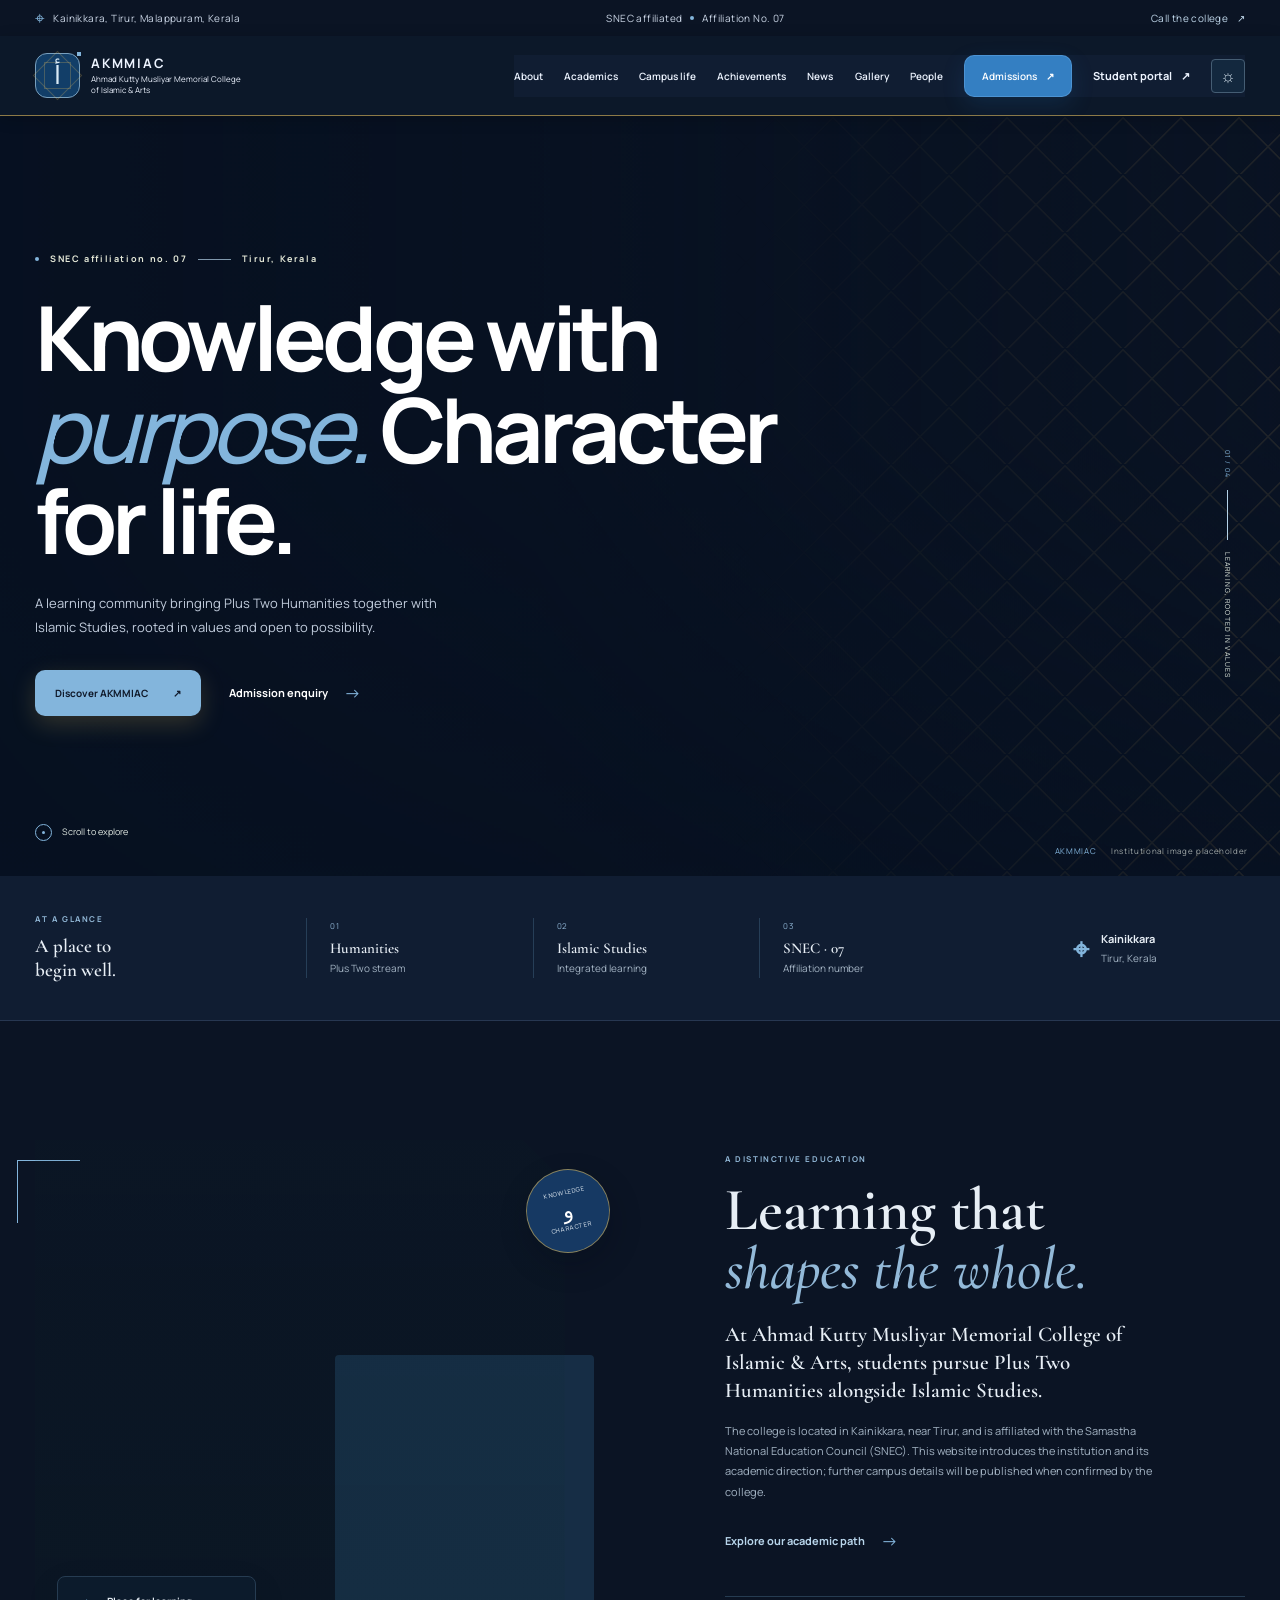
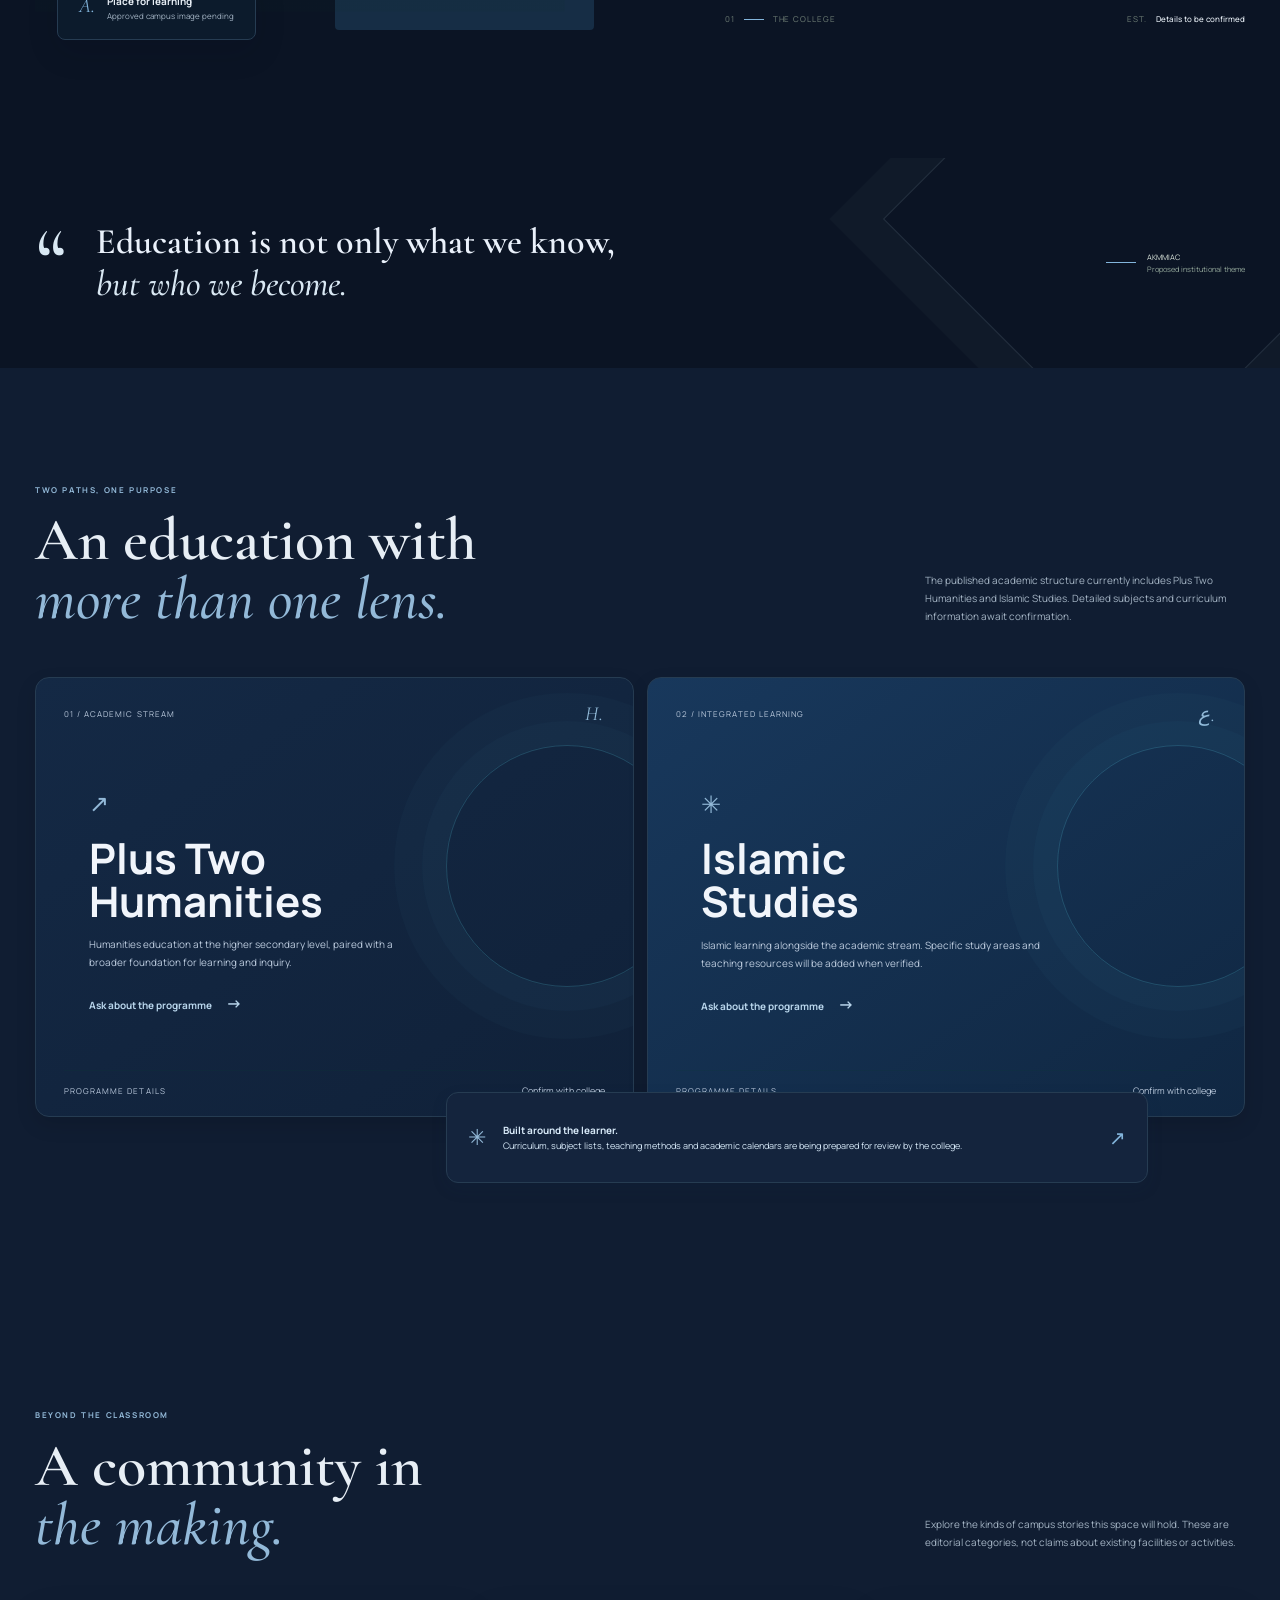
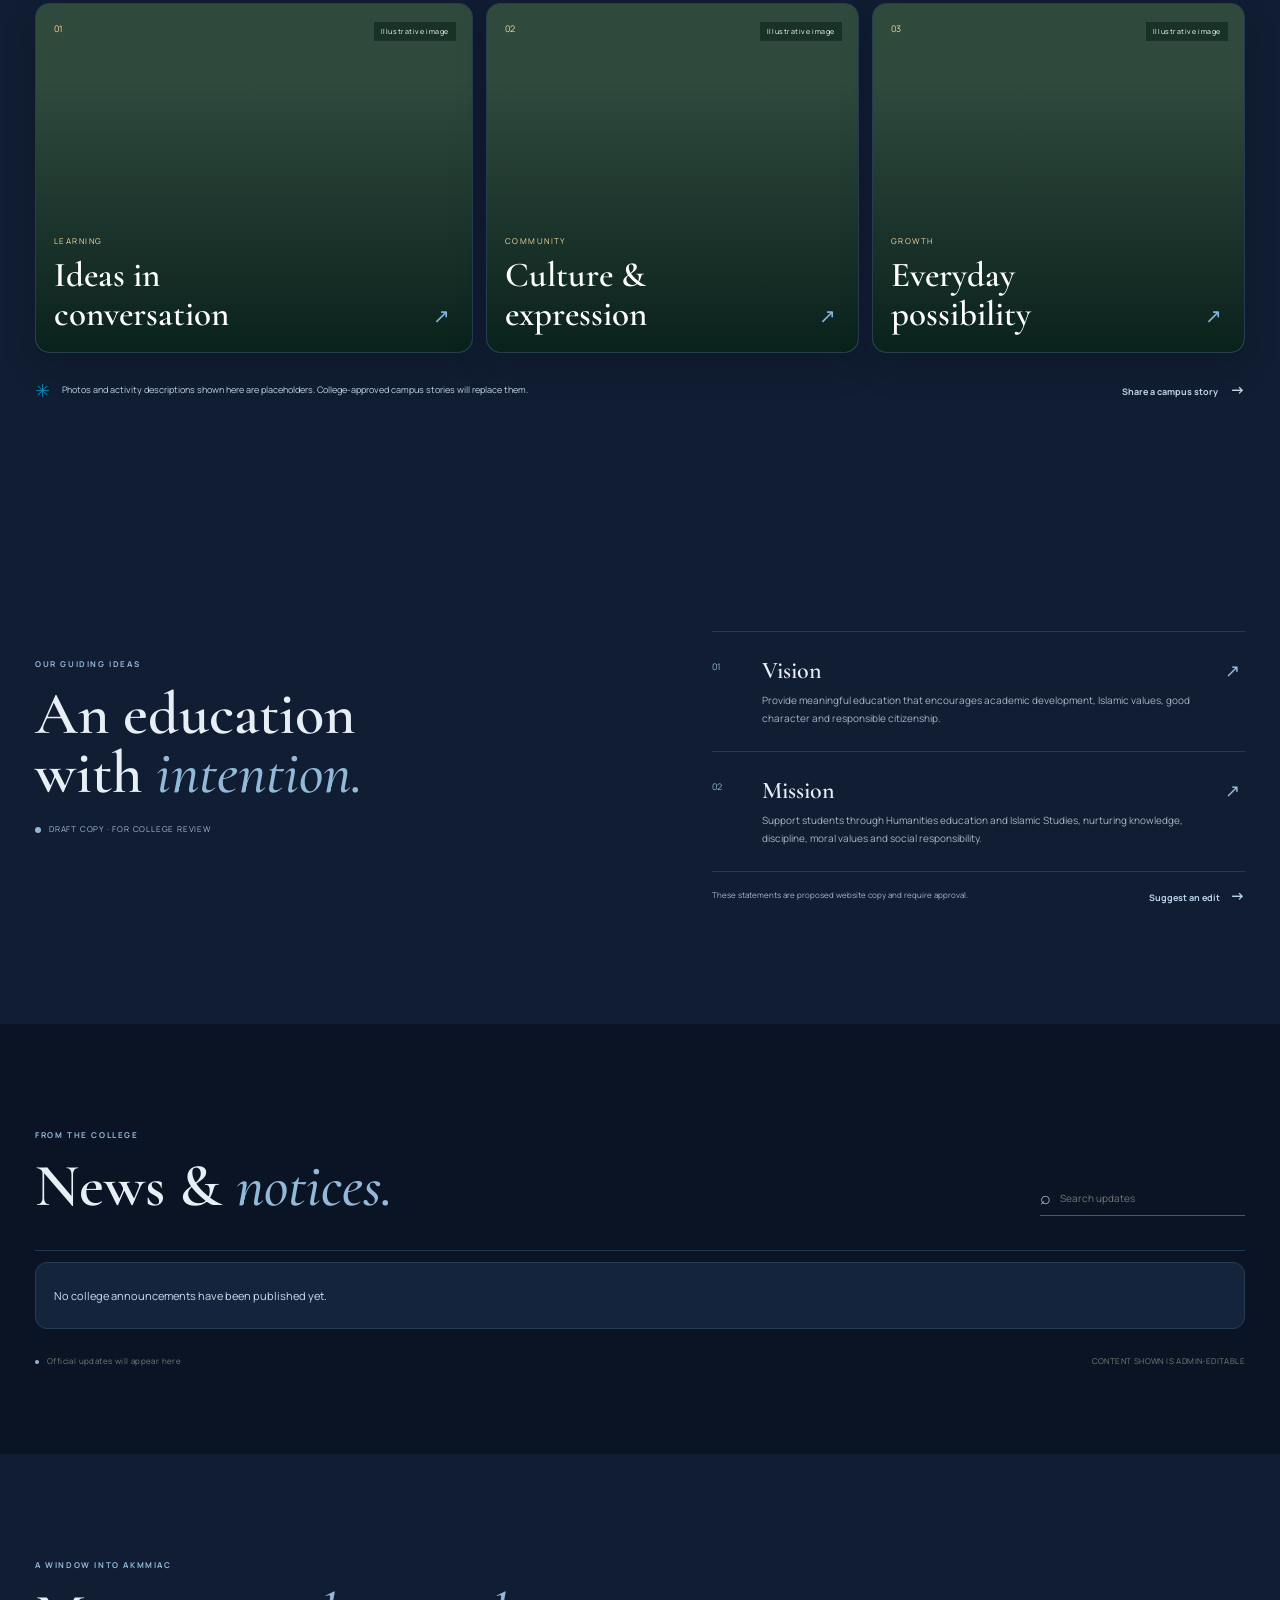
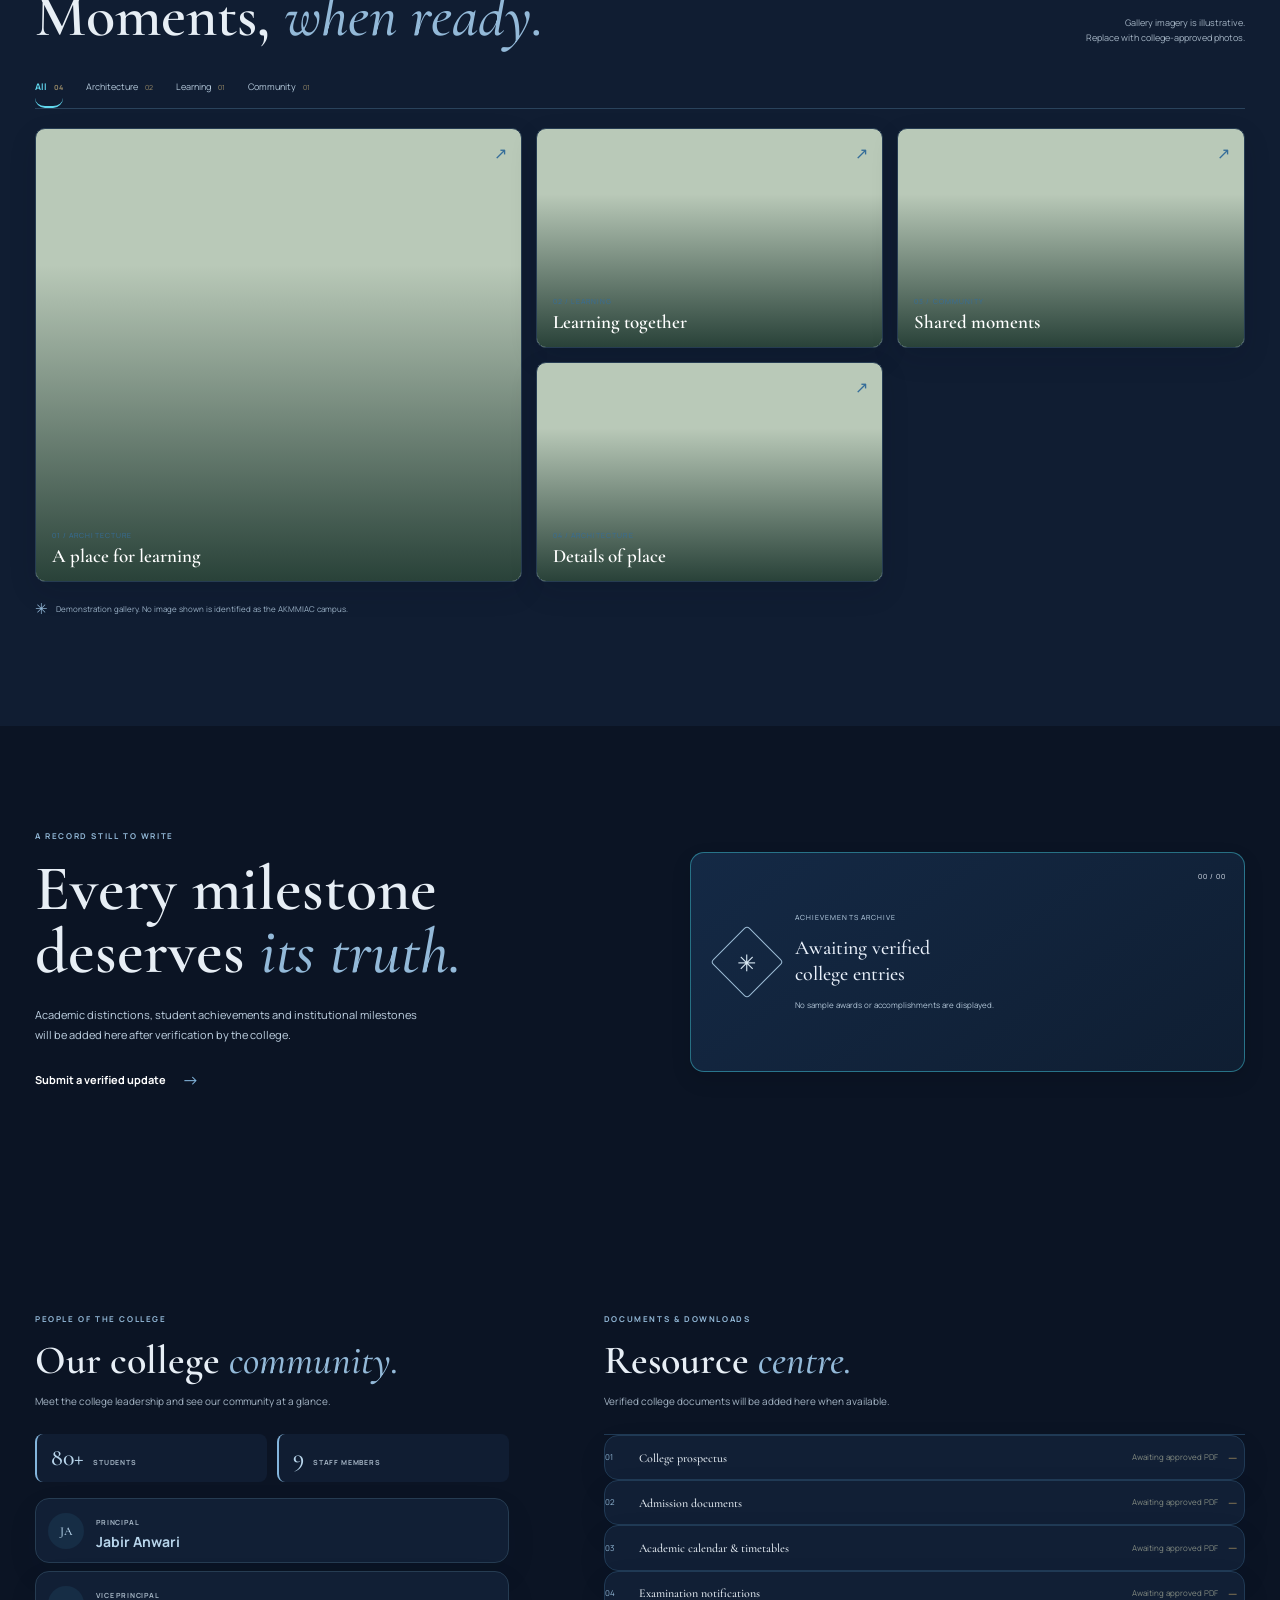
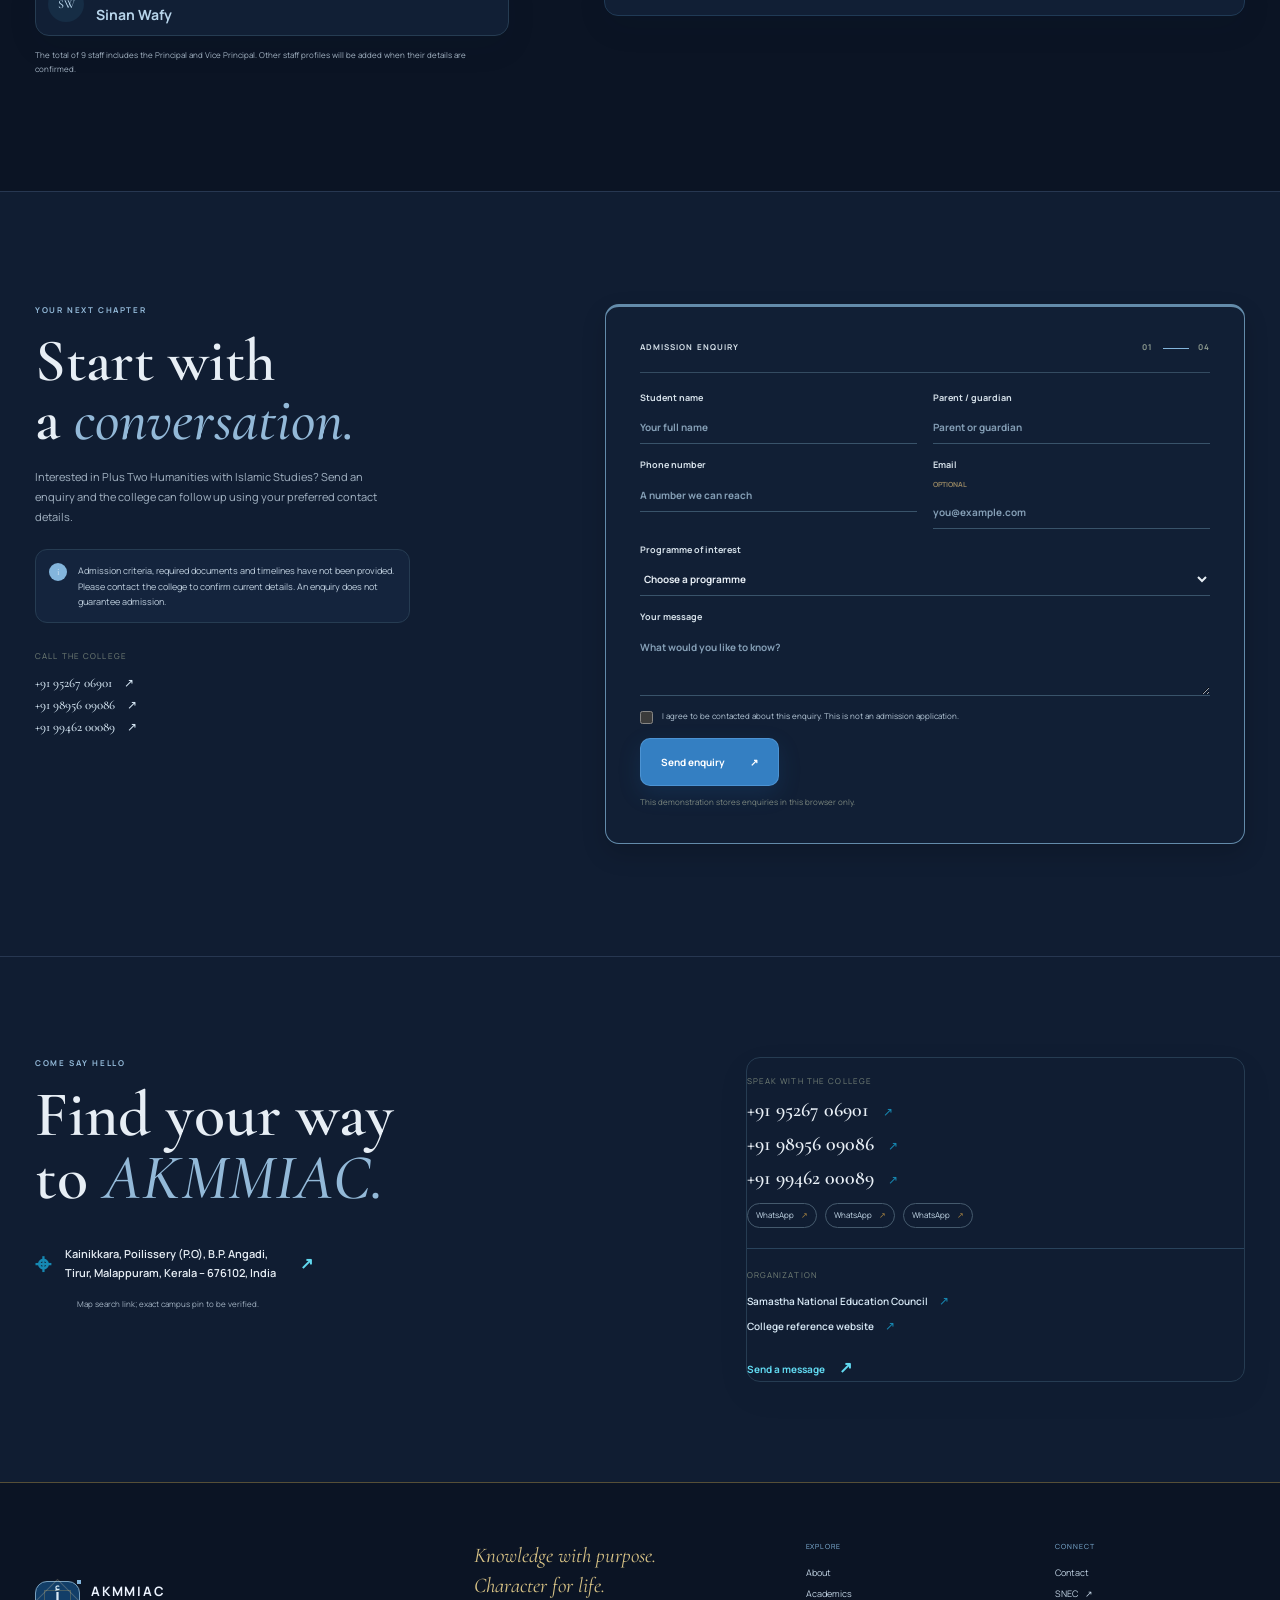
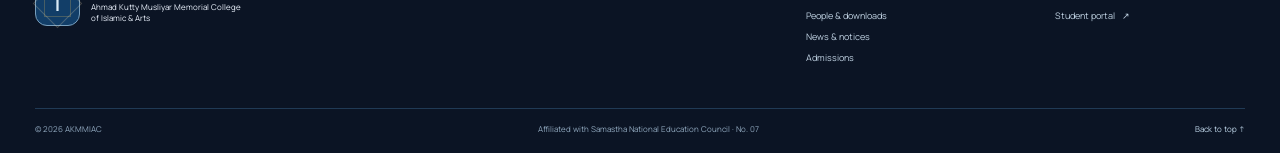
==== commit 767147ca: "Updated AKMM project" ====
--- a/index.html
+++ b/index.html
@@ -3,7 +3,7 @@
 <head>
   <meta charset="utf-8">
   <meta name="viewport" content="width=device-width, initial-scale=1">
-  <meta name="theme-color" content="#073e32">
+  <meta name="theme-color" content="#0b1424">
   <meta name="description" content="Ahmad Kutty Musliyar Memorial College of Islamic & Arts, Kainikkara, Tirur. Plus Two Humanities with Islamic Studies, affiliated with SNEC (Affiliation No. 07).">
   <meta property="og:title" content="AKMMIAC | Knowledge, Character, Community">
   <meta property="og:description" content="Discover Ahmad Kutty Musliyar Memorial College of Islamic & Arts in Kainikkara, Tirur, Kerala.">
@@ -14,9 +14,11 @@
   <link href="https://fonts.googleapis.com/css2?family=Cormorant+Garamond:wght@500;600;700&family=Manrope:wght@400;500;600;700;800&display=swap" rel="stylesheet">
   <link href="https://fonts.googleapis.com/css2?family=DM+Sans:wght@400;500;600;700&family=Playfair+Display:wght@500;600;700&display=swap" rel="stylesheet">
   <link rel="stylesheet" href="styles.css">
+  <link rel="stylesheet" href="modern-theme.css">
   <script src="app.js" defer></script>
 </head>
 <body>
+  <div class="pointer-cursor" id="pointer-cursor" aria-hidden="true"><span class="pointer-cursor__ring"></span><span class="pointer-cursor__dot"></span></div>
   <a class="skip-link" href="#main">Skip to content</a>
   <div class="utility-bar">
     <div class="container utility-inner">
@@ -33,7 +35,7 @@
       </a>
       <button class="menu-toggle" aria-expanded="false" aria-controls="primary-nav" aria-label="Open navigation"><span></span><span></span></button>
       <nav class="primary-nav" id="primary-nav" aria-label="Main navigation">
-        <a href="#about">About</a><a href="#academics">Academics</a><a href="#campus">Campus life</a><a href="#achievements">Achievements</a><a href="#news">News</a><a href="#gallery">Gallery</a>
+        <a href="#about">About</a><a href="#academics">Academics</a><a href="#campus">Campus life</a><a href="#achievements">Achievements</a><a href="#news">News</a><a href="#gallery">Gallery</a><a href="#people">People</a>
         <a class="nav-admissions" href="#admissions">Admissions <span aria-hidden="true">↗</span></a>
         <button class="nav-login" data-open="student">Student portal <span aria-hidden="true">↗</span></button>
         <button class="theme-toggle" id="theme-toggle" type="button" aria-label="Switch to dark mode" title="Switch to dark mode"><span aria-hidden="true">☾</span></button>
@@ -149,9 +151,9 @@
       <div class="container achievement-grid"><div class="achievement-copy reveal"><p class="section-kicker">A RECORD STILL TO WRITE</p><h2 class="section-title">Every milestone<br>deserves <em>its truth.</em></h2><p>Academic distinctions, student achievements and institutional milestones will be added here after verification by the college.</p><a class="text-link light-link" href="#contact">Submit a verified update <span>→</span></a></div><div class="achievement-empty reveal"><div class="empty-mark">✳</div><div><span>ACHIEVEMENTS ARCHIVE</span><strong>Awaiting verified<br>college entries</strong><small>No sample awards or accomplishments are displayed.</small></div><span class="archive-index">00 / 00</span></div></div>
     </section>
 
-    <section class="section resources-section" id="resources">
+    <section class="section resources-section" id="people">
       <div class="container resources-grid">
-        <div class="resource-column reveal"><p class="section-kicker">PEOPLE OF THE COLLEGE</p><h2 class="section-title">Faculty <em>directory.</em></h2><p class="resource-intro">A directory for college-approved staff profiles, qualifications and departments.</p><div class="resource-empty"><span class="resource-empty-mark">01</span><div><strong>Profiles awaiting college details</strong><small>No names, photographs or qualifications have been supplied.</small></div><span class="resource-arrow">↗</span></div></div>
+        <div class="resource-column people-column reveal"><p class="section-kicker">PEOPLE OF THE COLLEGE</p><h2 class="section-title">Our college <em>community.</em></h2><p class="resource-intro">Meet the college leadership and see our community at a glance.</p><div class="people-counts" aria-label="College community totals"><div><strong>80+</strong><span>STUDENTS</span></div><div><strong>9</strong><span>STAFF MEMBERS</span></div></div><div class="staff-leadership" aria-label="College leadership"><article class="staff-profile"><span class="staff-initials" aria-hidden="true">JA</span><div><span class="staff-role">PRINCIPAL</span><h3>Jabir Anwari</h3></div></article><article class="staff-profile"><span class="staff-initials" aria-hidden="true">SW</span><div><span class="staff-role">VICE PRINCIPAL</span><h3>Sinan Wafy</h3></div></article></div><p class="staff-note">The total of 9 staff includes the Principal and Vice Principal. Other staff profiles will be added when their details are confirmed.</p></div>
         <div class="resource-column reveal"><p class="section-kicker">DOCUMENTS & DOWNLOADS</p><h2 class="section-title">Resource <em>centre.</em></h2><p class="resource-intro">Verified college documents will be added here when available.</p><div class="resource-list"><div><span>01</span><strong>College prospectus</strong><small>Awaiting approved PDF</small><b>—</b></div><div><span>02</span><strong>Admission documents</strong><small>Awaiting approved PDF</small><b>—</b></div><div><span>03</span><strong>Academic calendar & timetables</strong><small>Awaiting approved PDF</small><b>—</b></div><div><span>04</span><strong>Examination notifications</strong><small>Awaiting approved PDF</small><b>—</b></div></div></div>
       </div>
     </section>
@@ -177,7 +179,7 @@
     </section>
   </main>
 
-  <footer class="site-footer"><div class="container footer-main"><a class="brand footer-brand" href="#top"><span class="brand-mark" aria-hidden="true"><span>أ</span><i></i></span><span class="brand-name"><strong>AKMMIAC</strong><small>Ahmad Kutty Musliyar Memorial College<br>of Islamic & Arts</small></span></a><p class="footer-note">Knowledge with purpose.<br>Character for life.</p><div class="footer-links"><span>EXPLORE</span><a href="#about">About</a><a href="#academics">Academics</a><a href="#resources">Faculty & downloads</a><a href="#news">News & notices</a><a href="#admissions">Admissions</a></div><div class="footer-links"><span>CONNECT</span><a href="#contact">Contact</a><a href="https://www.snec.in/" target="_blank" rel="noreferrer">SNEC <span>↗</span></a><button data-open="student">Student portal <span>↗</span></button></div></div><div class="container footer-bottom"><span>© <span id="current-year"></span> AKMMIAC</span><span>Affiliated with Samastha National Education Council · No. 07</span><a href="#top">Back to top ↑</a></div></footer>
+  <footer class="site-footer"><div class="container footer-main"><a class="brand footer-brand" href="#top"><span class="brand-mark" aria-hidden="true"><span>أ</span><i></i></span><span class="brand-name"><strong>AKMMIAC</strong><small>Ahmad Kutty Musliyar Memorial College<br>of Islamic & Arts</small></span></a><p class="footer-note">Knowledge with purpose.<br>Character for life.</p><div class="footer-links"><span>EXPLORE</span><a href="#about">About</a><a href="#academics">Academics</a><a href="#people">People & downloads</a><a href="#news">News & notices</a><a href="#admissions">Admissions</a></div><div class="footer-links"><span>CONNECT</span><a href="#contact">Contact</a><a href="https://www.snec.in/" target="_blank" rel="noreferrer">SNEC <span>↗</span></a><button data-open="student">Student portal <span>↗</span></button></div></div><div class="container footer-bottom"><span>© <span id="current-year"></span> AKMMIAC</span><span>Affiliated with Samastha National Education Council · No. 07</span><a href="#top">Back to top ↑</a></div></footer>
 
   <div class="modal-backdrop" id="modal-backdrop" hidden>
     <section class="modal" role="dialog" aria-modal="true" aria-labelledby="modal-title"><button class="modal-close" aria-label="Close dialog">×</button><div class="modal-content" id="modal-content"></div></section>
--- a/styles.css
+++ b/styles.css
@@ -259,4 +259,15 @@
 body.theme-dark .primary-nav{background:#0c1b2c}
 @media(max-width:800px){.primary-nav{border-radius:0 0 4px 4px;box-shadow:0 8px 18px rgba(16,43,71,.12)}body.theme-dark .primary-nav{background:#0c1b2c}}
 @media(prefers-reduced-motion:reduce){.academic-panel,.campus-card,.gallery-image,.button-gold,.theme-toggle{transition:none}}
-body.theme-dark{background-color:#0c1b2c!important}+body.theme-dark{background-color:#0c1b2c!important}
+.people-counts{display:grid;grid-template-columns:repeat(2,minmax(0,1fr));gap:10px;margin:0 0 16px}
+.people-counts>div{display:flex;align-items:baseline;gap:9px;padding:12px 14px;background:var(--ivory);border-left:2px solid var(--gold)}
+.people-counts strong{font:500 24px/1 var(--serif);color:var(--forest)}
+.people-counts span,.staff-role{font-size:7px;letter-spacing:.12em;font-weight:700;color:var(--muted)}
+.staff-leadership{display:grid;gap:8px}
+.staff-profile{display:flex;align-items:center;gap:12px;padding:11px 12px;border:1px solid var(--line);background:var(--paper)}
+.staff-initials{width:36px;height:36px;flex:0 0 36px;display:grid;place-items:center;background:var(--mint);color:var(--forest);font:500 12px var(--serif)}
+.staff-profile h3{margin:2px 0 0;color:var(--forest);font:500 14px/1.3 var(--serif)}
+.staff-note{margin:12px 0 0;font-size:8px;line-height:1.7;color:var(--muted)}
+body.theme-dark .staff-profile{background:var(--paper)}
+@media(max-width:600px){.people-counts>div{gap:6px;padding:10px}.people-counts strong{font-size:21px}.people-counts span{font-size:6px}}
--- a/modern-theme.css
+++ b/modern-theme.css
@@ -0,0 +1,574 @@
+:root {
+  --forest: #edf4ff;
+  --forest-2: #78b2ef;
+  --leaf: #5e9fdb;
+  --mint: #172945;
+  --ivory: #101d32;
+  --paper: #0b1424;
+  --gold: #e3bd5c;
+  --gold-soft: #f0d892;
+  --ink: #eaf1fb;
+  --muted: #a4b3c8;
+  --line: #273751;
+  --terra: #75b5ef;
+  --blue: #579de0;
+  color-scheme: dark;
+}
+
+body:not(.theme-dark) {
+  --forest: #102744;
+  --forest-2: #2f73b8;
+  --leaf: #477fb6;
+  --mint: #e7f0fa;
+  --ivory: #edf3fa;
+  --paper: #f8fbff;
+  --gold: #b98d32;
+  --gold-soft: #e4ce98;
+  --ink: #1b2b40;
+  --muted: #60738b;
+  --line: #d7e1ed;
+  --terra: #357dbd;
+  --blue: #327fc1;
+  color-scheme: light;
+}
+
+html {
+  scroll-padding-top: 100px;
+}
+
+body {
+  background: var(--paper) !important;
+  color: var(--ink);
+  transition: background-color .3s ease, color .3s ease;
+}
+
+::selection {
+  background: var(--gold);
+  color: #0b1424;
+}
+
+a, button, input, textarea, select {
+  -webkit-tap-highlight-color: transparent;
+}
+
+a:focus-visible, button:focus-visible, input:focus-visible, textarea:focus-visible, select:focus-visible {
+  outline: 2px solid var(--gold);
+  outline-offset: 4px;
+}
+
+.utility-bar {
+  height: 36px;
+  background: #0b1424;
+  color: #cbd6e6;
+}
+
+.site-header {
+  height: 80px;
+  background: rgba(13, 24, 42, .96);
+  border-bottom: 1px solid rgba(227, 189, 92, .6);
+  box-shadow: 0 12px 35px rgba(2, 8, 18, .16);
+}
+
+.brand-name strong, .brand-name small, .primary-nav a:not(.nav-admissions), .nav-login {
+  color: #edf4ff;
+}
+
+.brand-mark {
+  color: var(--gold);
+  border-color: var(--gold);
+  background: rgba(48, 113, 177, .18);
+  border-radius: 12px;
+}
+
+.brand-mark:before, .brand-mark:after {
+  border-color: rgba(227, 189, 92, .25);
+}
+
+.primary-nav {
+  gap: clamp(12px, 1.65vw, 23px);
+  color: #d5deeb;
+}
+
+.primary-nav a:not(.nav-admissions):hover, .primary-nav button:hover {
+  color: var(--gold);
+}
+
+.nav-admissions, .button-green {
+  background: #347fc2;
+  color: #fff;
+  border: 1px solid rgba(122, 184, 241, .35);
+  border-radius: 8px;
+  box-shadow: 0 8px 22px rgba(29, 100, 166, .2);
+}
+
+.nav-admissions:hover, .button-green:hover {
+  background: #4594d9;
+  box-shadow: 0 10px 26px rgba(29, 100, 166, .3);
+}
+
+.nav-login {
+  color: #edf4ff;
+}
+
+.theme-toggle {
+  border-color: #3a4b66;
+  background: #15243b;
+  color: var(--gold);
+}
+
+.menu-toggle span {
+  background: #edf4ff;
+}
+
+.hero {
+  min-height: 640px;
+  background: #0b1424;
+}
+
+.hero-image {
+  background-image:
+    linear-gradient(90deg, rgba(7, 17, 33, .92) 0%, rgba(7, 17, 33, .76) 42%, rgba(7, 17, 33, .26) 100%),
+    linear-gradient(0deg, rgba(7, 17, 33, .66), transparent 58%),
+    url("https://images.unsplash.com/photo-1519817650390-64a93db51149?auto=format&fit=crop&w=2200&q=85");
+  background-position: center 53%;
+}
+
+.hero-pattern {
+  opacity: .11;
+}
+
+.hero h1 {
+  font-family: var(--sans);
+  font-size: clamp(58px, 7vw, 90px);
+  font-weight: 700;
+  letter-spacing: -.055em;
+  line-height: 1.02;
+}
+
+.hero h1 em, .section-title em {
+  color: var(--gold);
+}
+
+.hero-description {
+  color: #c1ccdc;
+}
+
+.button, .nav-admissions, .filter-button, .gallery-item, .campus-card, .academic-panel {
+  border-radius: 10px;
+}
+
+.button-gold {
+  background: var(--gold);
+  color: #101a2b;
+  box-shadow: 0 8px 24px rgba(227, 189, 92, .2);
+}
+
+.button-gold:hover {
+  background: #f0cf75;
+}
+
+.fact-strip, .academics-section, .campus-section, .values-section, .gallery-section, .admissions-section, .contact-section {
+  background: var(--ivory);
+}
+
+.about-section, .updates-section, .resources-section {
+  background: var(--paper);
+}
+
+.quote-band, .achievement-section, .site-footer {
+  background: #0b1424;
+  color: #eaf1fb;
+}
+
+.section-title, .fact-intro strong, .fact strong, .about-copy .lead, .academic-content h3,
+.value-item h3, .news-title, .resource-empty strong, .resource-list strong, .contact-aside>a, .map-link {
+  color: var(--forest);
+}
+
+.section-kicker {
+  color: var(--forest-2);
+}
+
+.fact-strip {
+  border-bottom: 1px solid var(--line);
+}
+
+.fact {
+  border-color: var(--line);
+}
+
+.fact-index, .place-mark, .label-number, .value-symbol, .gallery-caption span {
+  color: var(--gold);
+}
+
+.about-photo {
+  filter: saturate(.8) contrast(1.05);
+}
+
+.about-visual:after {
+  background: var(--mint);
+}
+
+.photo-label {
+  border: 1px solid var(--line);
+  border-radius: 8px;
+  box-shadow: 0 12px 32px rgba(2, 10, 22, .12);
+}
+
+.about-seal {
+  background: #163963;
+  border: 1px solid rgba(227, 189, 92, .55);
+  box-shadow: 0 12px 30px rgba(2, 10, 22, .24);
+}
+
+.academic-panel, .campus-card, .resource-empty, .resource-list>div, .news-item,
+.achievement-empty, .enquiry-form, .contact-aside, .staff-profile {
+  border: 1px solid var(--line);
+  border-radius: 14px;
+  box-shadow: 0 12px 32px rgba(8, 25, 48, .07);
+}
+
+.academic-panel, .resource-empty, .resource-list>div, .news-item, .achievement-empty,
+.enquiry-form, .staff-profile {
+  background: var(--paper);
+}
+
+.academic-panel {
+  overflow: hidden;
+}
+
+.academic-panel:hover, .campus-card:hover, .gallery-item:hover, .resource-list>div:hover,
+.news-item:hover, .staff-profile:hover {
+  transform: translateY(-4px);
+  box-shadow: 0 18px 38px rgba(4, 17, 36, .16);
+}
+
+.academic-panel, .campus-card, .gallery-item, .resource-list>div, .news-item, .staff-profile {
+  transition: transform .24s ease, box-shadow .24s ease, border-color .24s ease, background-color .24s ease;
+}
+
+.academic-panel:hover, .staff-profile:hover, .news-item:hover {
+  border-color: rgba(87, 157, 224, .65);
+}
+
+.academic-content h3 {
+  font-family: var(--sans);
+  font-weight: 700;
+}
+
+.academic-panel.humanities {
+  background: linear-gradient(145deg, #142945, #102139);
+  color: #edf4ff;
+}
+
+.academic-panel.islamic {
+  background: linear-gradient(145deg, #18385c, #102742);
+  color: #edf4ff;
+}
+
+.academic-panel.humanities .academic-content h3, .academic-panel.islamic .academic-content h3 {
+  color: #f1f5fb;
+}
+
+.academic-panel.humanities .academic-content p, .academic-panel.islamic .academic-content p,
+.academic-panel.humanities .panel-top, .academic-panel.islamic .panel-top,
+.academic-panel.humanities .panel-bottom, .academic-panel.islamic .panel-bottom {
+  color: #bac9dc;
+}
+
+.academic-footnote {
+  border: 1px solid var(--line);
+  border-radius: 12px;
+  background: var(--paper);
+}
+
+.campus-card {
+  overflow: hidden;
+  box-shadow: 0 14px 34px rgba(2, 9, 20, .15);
+}
+
+.value-item, .resource-list>div {
+  border-color: var(--line);
+}
+
+.news-item {
+  border-left: 3px solid transparent;
+}
+
+.news-item:hover {
+  border-left-color: var(--gold);
+}
+
+.empty-news, .admission-caveat {
+  border: 1px solid var(--line);
+  border-radius: 12px;
+  background: var(--ivory);
+}
+
+.gallery-item {
+  border: 1px solid var(--line);
+  overflow: hidden;
+  box-shadow: 0 10px 28px rgba(4, 15, 31, .12);
+}
+
+.gallery-image {
+  transition: transform .5s ease;
+}
+
+.gallery-item:hover .gallery-image {
+  transform: scale(1.035);
+}
+
+.achievement-section {
+  background:
+    radial-gradient(ellipse at 82% 50%, rgba(49, 108, 166, .2), transparent 40%),
+    #0b1424;
+}
+
+.achievement-empty {
+  background: linear-gradient(145deg, #142945, #0f1e32);
+  color: #eaf1fb;
+}
+
+.achievement-empty strong, .achievement-empty small, .achievement-empty span {
+  color: inherit;
+}
+
+.people-counts>div {
+  background: var(--ivory);
+  border-radius: 8px;
+  border-left-color: var(--gold);
+}
+
+.staff-initials {
+  border-radius: 50%;
+}
+
+.staff-profile h3 {
+  font-family: var(--sans);
+  font-weight: 700;
+}
+
+.resource-list>div:hover {
+  background: var(--ivory);
+}
+
+.admissions-section {
+  border-top: 1px solid var(--line);
+}
+
+.admission-caveat {
+  background: var(--mint);
+}
+
+.enquiry-form {
+  border-top: 3px solid #347fc2;
+  box-shadow: 0 18px 48px rgba(8, 25, 48, .1);
+}
+
+.enquiry-form input:not([type=checkbox]), .enquiry-form select, .enquiry-form textarea {
+  border-bottom-color: var(--line);
+}
+
+.contact-section {
+  border-top: 1px solid var(--line);
+}
+
+.whatsapp-links a {
+  border-radius: 20px;
+  border-color: var(--line);
+  transition: background-color .2s ease, border-color .2s ease, transform .2s ease;
+}
+
+.whatsapp-links a:hover {
+  background: var(--paper);
+  border-color: var(--forest-2);
+  transform: translateY(-2px);
+}
+
+.site-footer {
+  border-top: 1px solid rgba(227, 189, 92, .35);
+}
+
+.footer-brand .brand-mark {
+  color: var(--gold);
+  border-color: var(--gold);
+}
+
+.footer-brand .brand-name strong, .footer-brand .brand-name small {
+  color: #edf4ff;
+}
+
+.footer-note {
+  color: #d8c386;
+}
+
+.footer-links a:hover, .footer-links button:hover, .footer-bottom a:hover {
+  color: var(--gold);
+}
+
+.modal {
+  border-radius: 14px;
+  border-top-color: var(--gold);
+  border: 1px solid var(--line);
+  border-top: 3px solid var(--gold);
+}
+
+.modal-close {
+  color: var(--forest);
+}
+
+.modal input, .modal textarea {
+  border-radius: 6px;
+}
+
+.toast {
+  background: #15375b;
+  border: 1px solid rgba(227, 189, 92, .45);
+  border-radius: 10px;
+  box-shadow: 0 12px 32px rgba(2, 9, 20, .24);
+}
+
+.pointer-cursor {
+  --pointer-x: -100px;
+  --pointer-y: -100px;
+  display: none;
+  position: fixed;
+  z-index: 9999;
+  inset: 0 auto auto 0;
+  width: 0;
+  height: 0;
+  pointer-events: none;
+  opacity: 0;
+  transform: translate3d(var(--pointer-x), var(--pointer-y), 0);
+  transition: opacity .2s ease;
+}
+
+.pointer-cursor.is-visible {
+  opacity: 1;
+}
+
+.has-custom-pointer, .has-custom-pointer a, .has-custom-pointer button {
+  cursor: none;
+}
+
+.has-custom-pointer input, .has-custom-pointer textarea {
+  cursor: text;
+}
+
+.has-custom-pointer .pointer-cursor {
+  display: block;
+}
+
+.pointer-cursor__ring {
+  position: absolute;
+  left: 0;
+  top: 0;
+  width: 34px;
+  height: 34px;
+  border: 1px solid var(--gold);
+  border-radius: 50%;
+  background: rgba(227, 189, 92, .035);
+  transform: translate(-50%, -50%);
+  transition: width .2s ease, height .2s ease, background-color .2s ease, border-color .2s ease;
+}
+
+.pointer-cursor__dot {
+  position: absolute;
+  left: 0;
+  top: 0;
+  width: 4px;
+  height: 4px;
+  border-radius: 50%;
+  background: var(--gold);
+  transform: translate(-50%, -50%);
+}
+
+.pointer-cursor.is-interactive .pointer-cursor__ring {
+  width: 48px;
+  height: 48px;
+  border-color: #79b9f1;
+  background: rgba(65, 143, 214, .13);
+}
+
+.pointer-cursor.is-interactive .pointer-cursor__dot {
+  background: #79b9f1;
+}
+
+@media(max-width: 1050px) {
+  .primary-nav { gap: 12px; }
+  .primary-nav { font-size: 10px; }
+}
+
+@media(max-width: 800px) {
+  .site-header { background: #0d182a; }
+  .primary-nav {
+    top: 79px;
+    background: #101d32;
+    border: 1px solid #273751;
+    border-top: 1px solid rgba(227, 189, 92, .5);
+    box-shadow: 0 18px 40px rgba(2, 8, 18, .35);
+  }
+  .primary-nav a:not(.nav-admissions), .primary-nav button { color: #eaf1fb; border-color: #273751; }
+  .primary-nav .nav-admissions { color: #fff; }
+}
+
+@media(max-width: 600px) {
+  .hero { min-height: 570px; }
+  .hero h1 { font-size: clamp(48px, 13vw, 62px); }
+  .section-title { color: var(--forest); }
+  .people-counts>div { border: 1px solid var(--line); border-left: 2px solid var(--gold); }
+  .pointer-cursor { display: none !important; }
+}
+
+@media(prefers-reduced-motion: reduce) {
+  *, *::before, *::after { scroll-behavior: auto !important; animation-duration: .01ms !important; transition-duration: .01ms !important; }
+  .pointer-cursor { display: none !important; }
+}
+
+body.theme-dark .utility-bar, body.theme-dark .quote-band, body.theme-dark .achievement-section, body.theme-dark .site-footer {
+  background-color: #0b1424;
+}
+
+body.theme-dark .site-header {
+  background: rgba(13, 24, 42, .96);
+  border-color: rgba(227, 189, 92, .6);
+}
+
+body.theme-dark .primary-nav a:not(.nav-admissions), body.theme-dark .nav-login,
+body.theme-dark .brand-name strong, body.theme-dark .brand-name small {
+  color: #edf4ff;
+}
+
+body.theme-dark .fact-strip, body.theme-dark .academics-section, body.theme-dark .campus-section,
+body.theme-dark .values-section, body.theme-dark .gallery-section, body.theme-dark .admissions-section,
+body.theme-dark .contact-section {
+  background: #101d32;
+  border-color: #273751;
+}
+
+body.theme-dark .about-section, body.theme-dark .updates-section, body.theme-dark .resources-section {
+  background: #0b1424;
+}
+
+body.theme-dark .academic-panel.humanities { background: linear-gradient(145deg, #142945, #102139); }
+body.theme-dark .academic-panel.islamic { background: linear-gradient(145deg, #18385c, #102742); }
+body.theme-dark .academic-panel.humanities .academic-content h3,
+body.theme-dark .academic-panel.islamic .academic-content h3 { color: #f1f5fb; }
+body.theme-dark .academic-panel.humanities .academic-content p,
+body.theme-dark .academic-panel.islamic .academic-content p,
+body.theme-dark .academic-panel.humanities .panel-top, body.theme-dark .academic-panel.islamic .panel-top,
+body.theme-dark .academic-panel.humanities .panel-bottom, body.theme-dark .academic-panel.islamic .panel-bottom { color: #bac9dc; }
+body.theme-dark .academic-panel, body.theme-dark .resource-empty, body.theme-dark .resource-list>div,
+body.theme-dark .news-item, body.theme-dark .achievement-empty, body.theme-dark .enquiry-form,
+body.theme-dark .staff-profile, body.theme-dark .modal { background-color: #111f35; }
+body.theme-dark .achievement-empty { background: linear-gradient(145deg, #142945, #0f1e32); }
+body.theme-dark .resource-list>div:hover, body.theme-dark .news-item:hover, body.theme-dark .staff-profile:hover {
+  background-color: #172945;
+}
+body.theme-dark .empty-news, body.theme-dark .admission-caveat, body.theme-dark .academic-footnote {
+  background: #14243d;
+  color: #d1dcec;
+}
+body.theme-dark .people-counts>div { background: #101d32; }
+body.theme-dark .primary-nav { background: #101d32; }
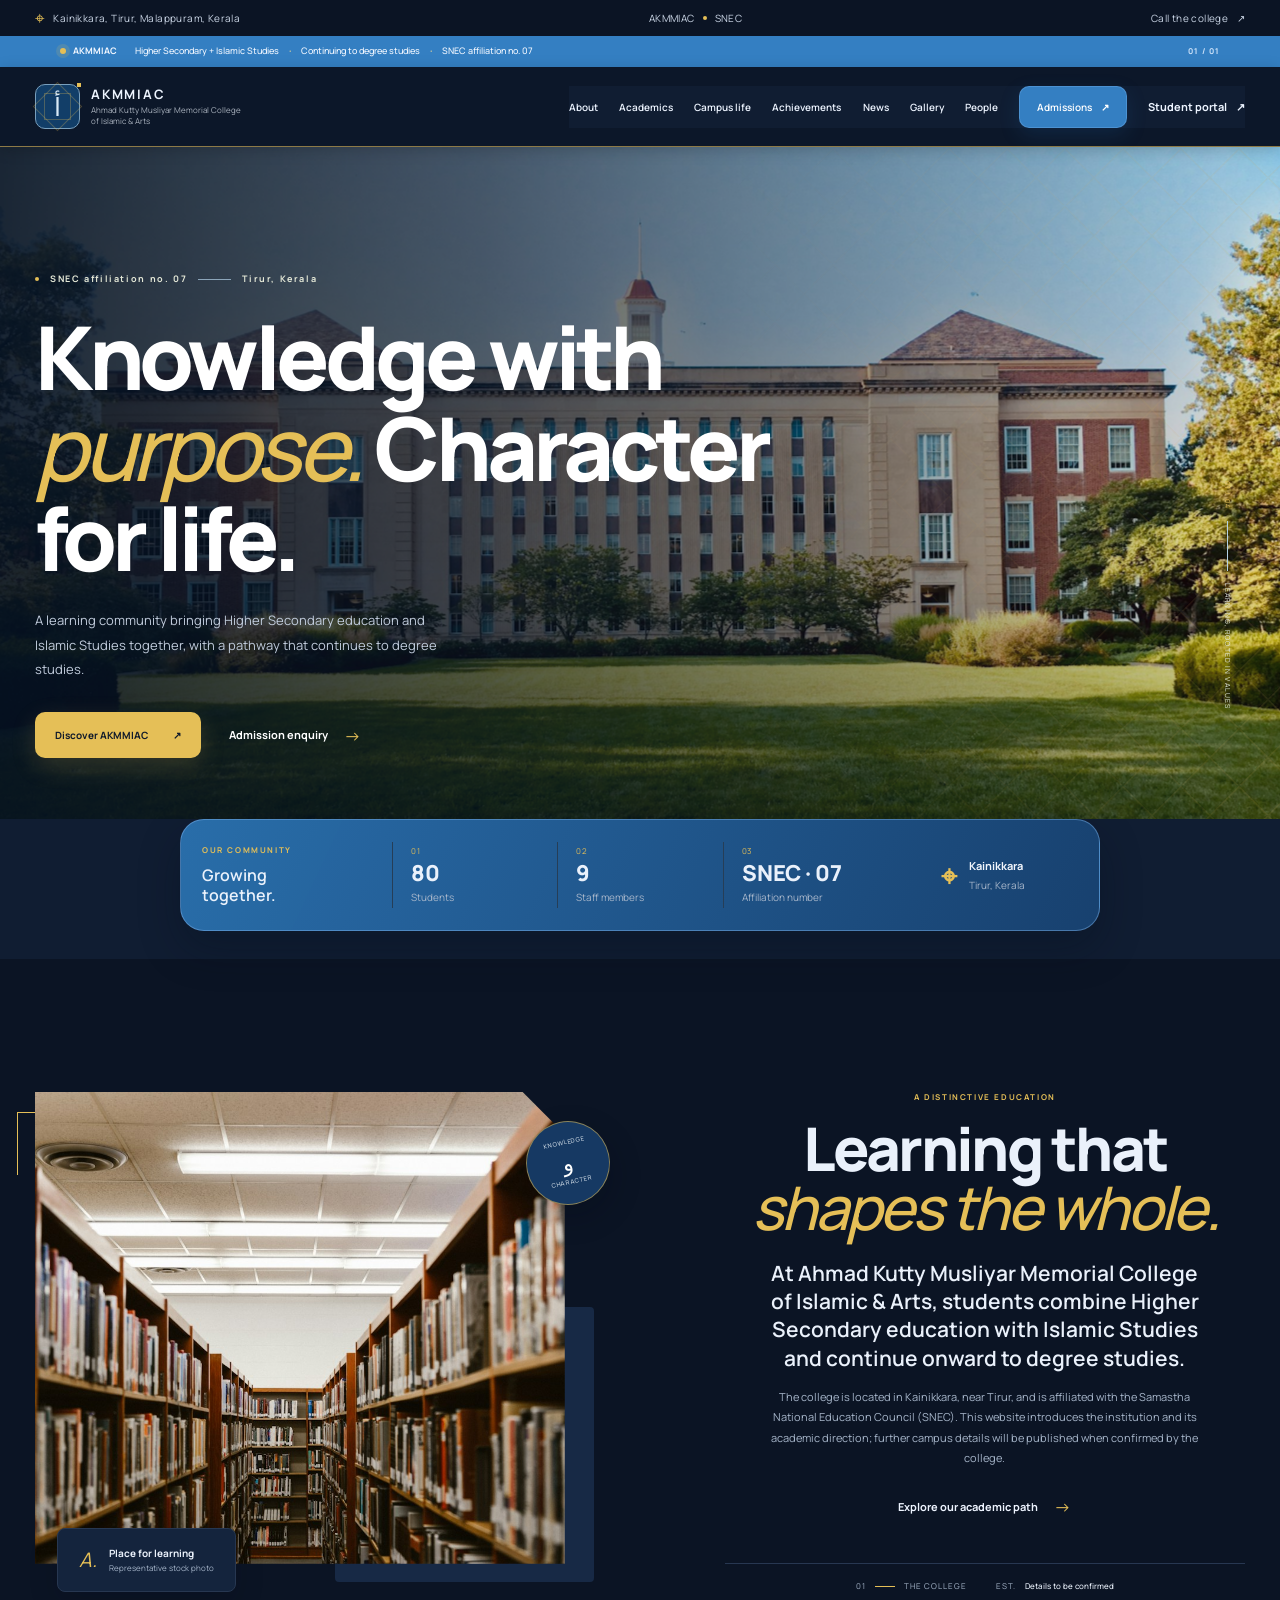
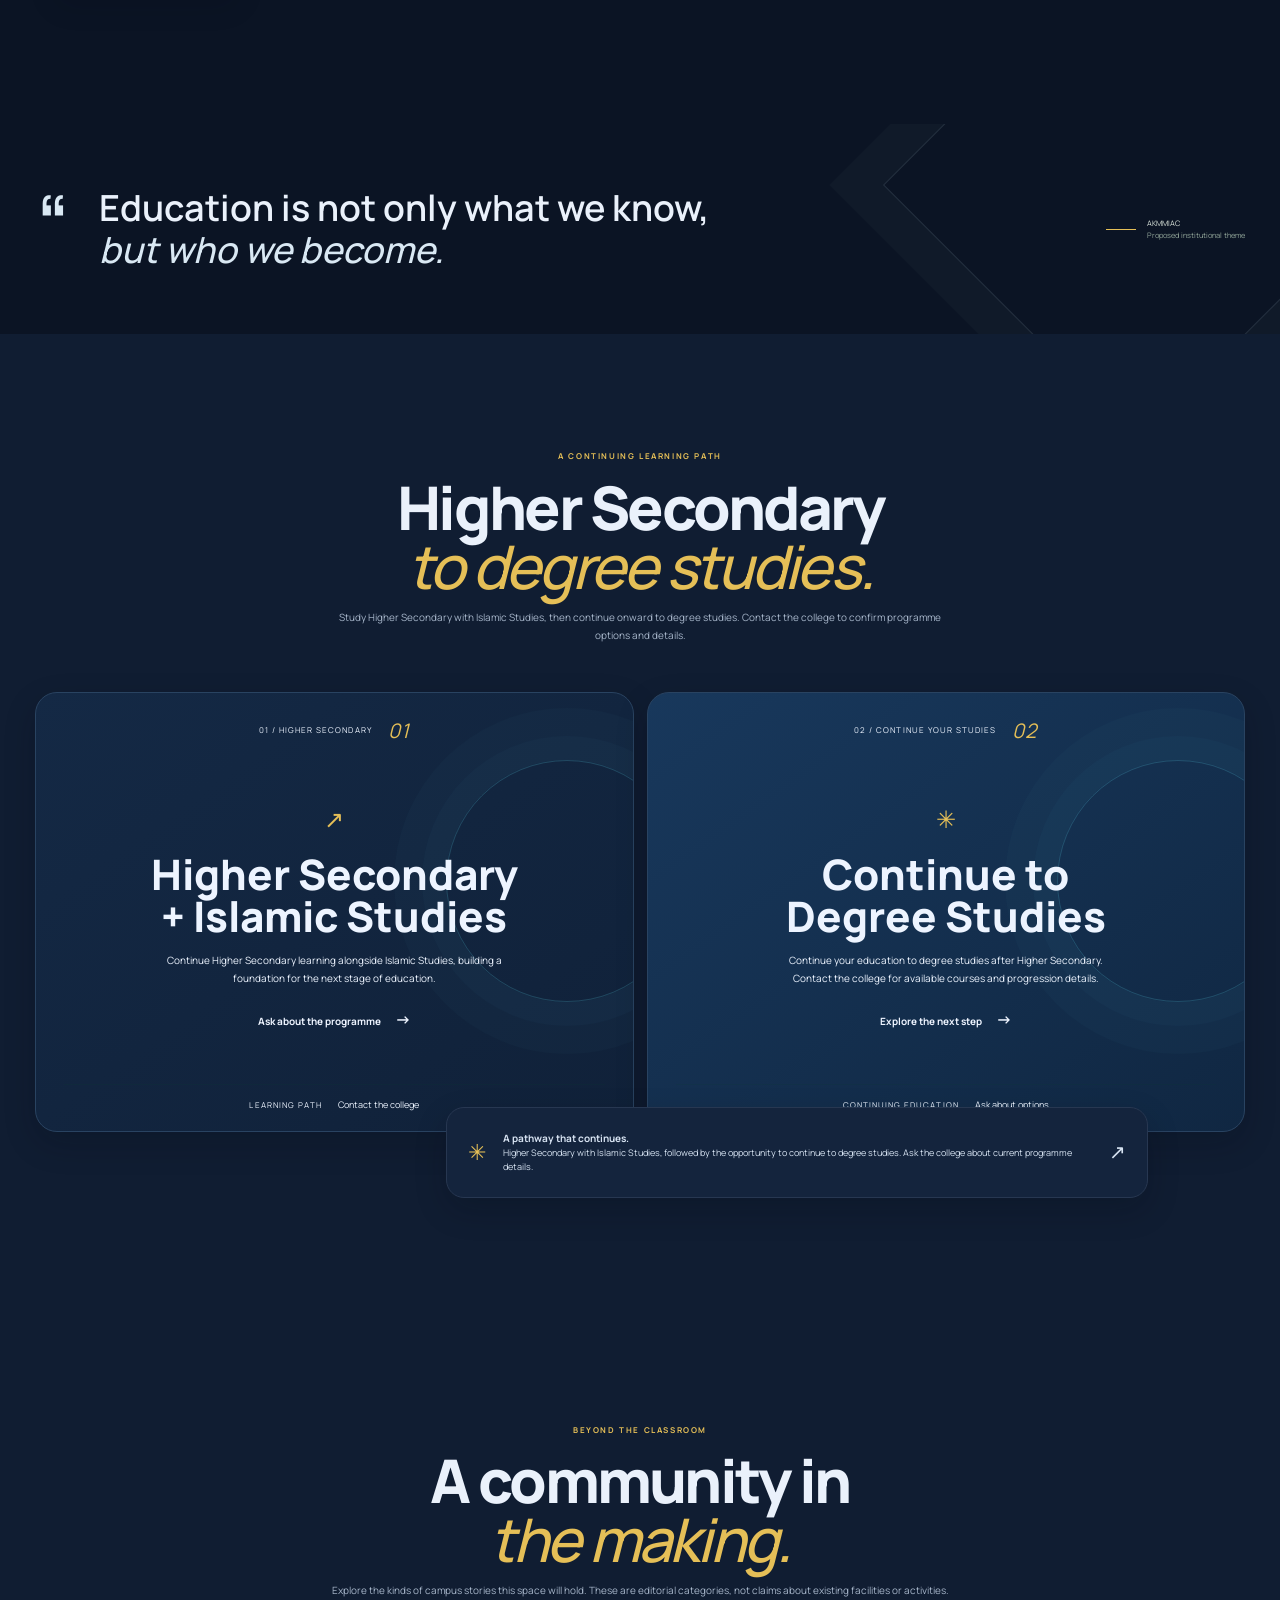
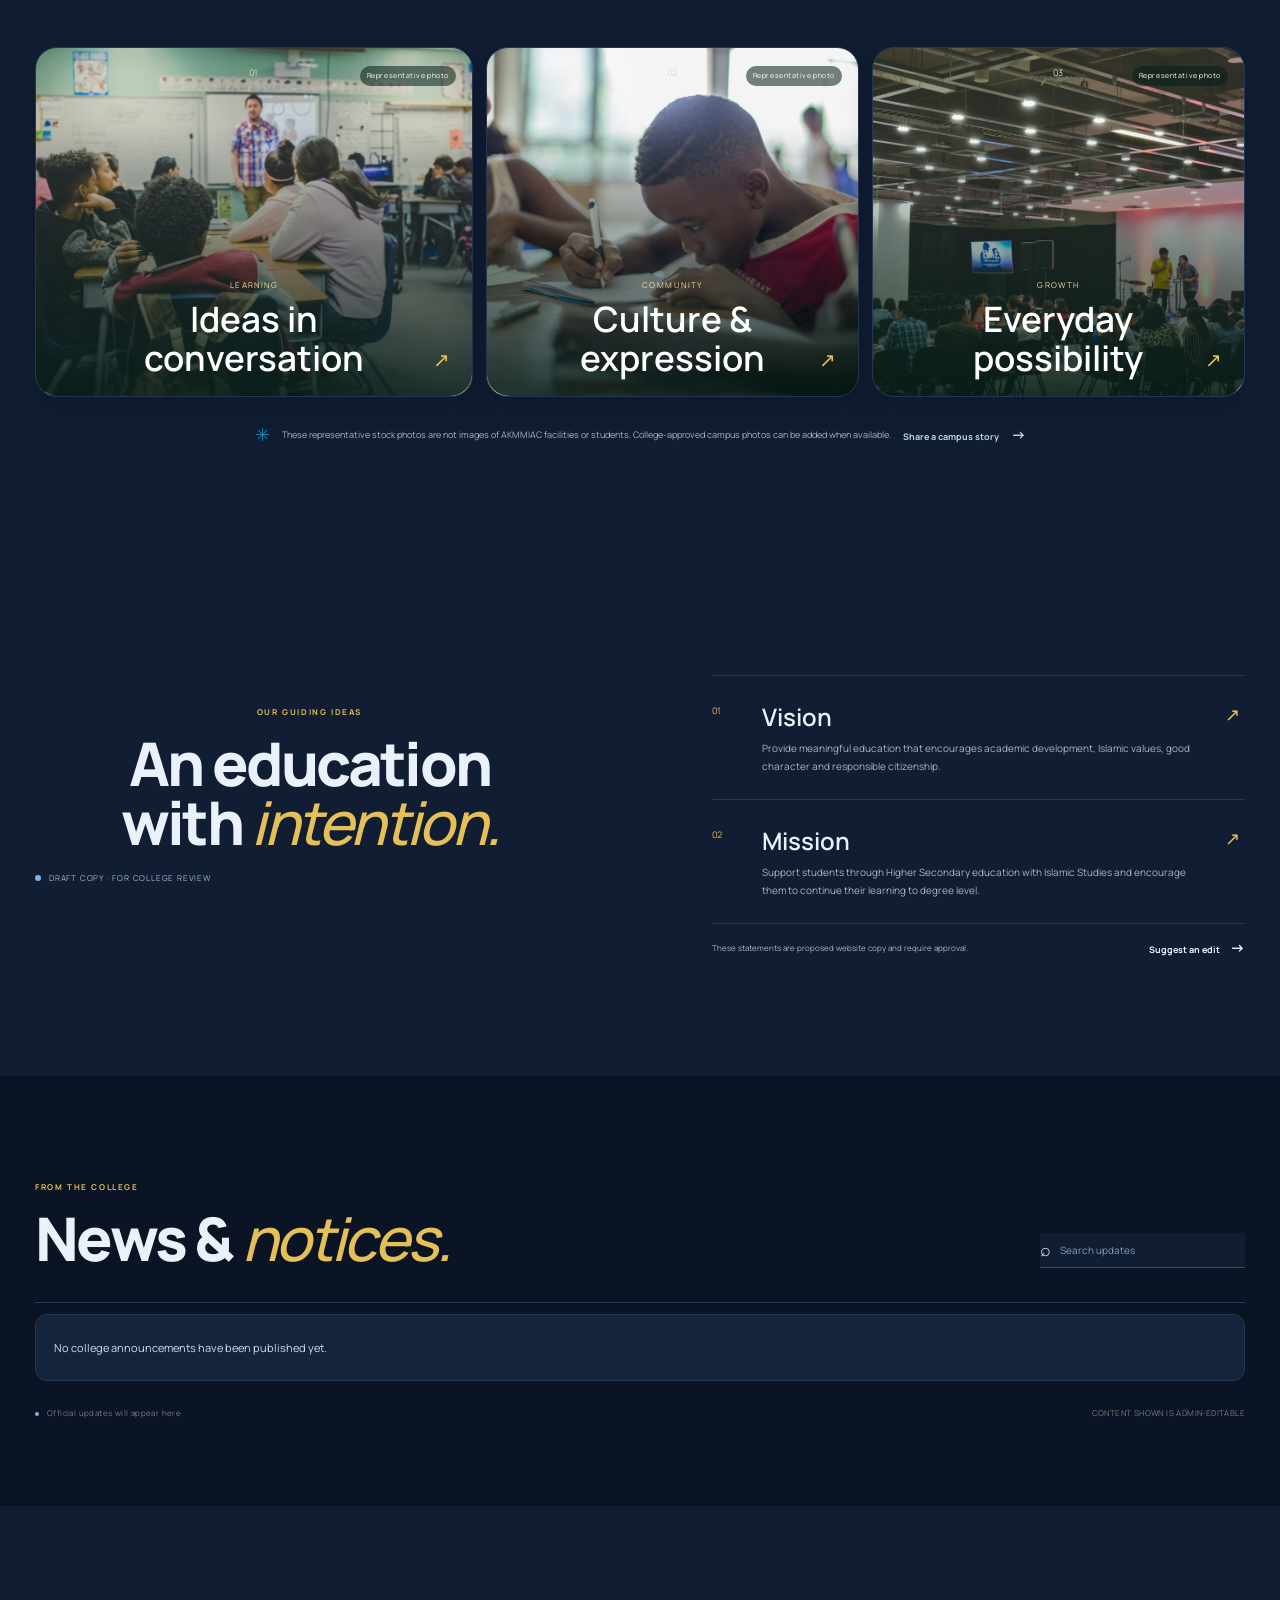
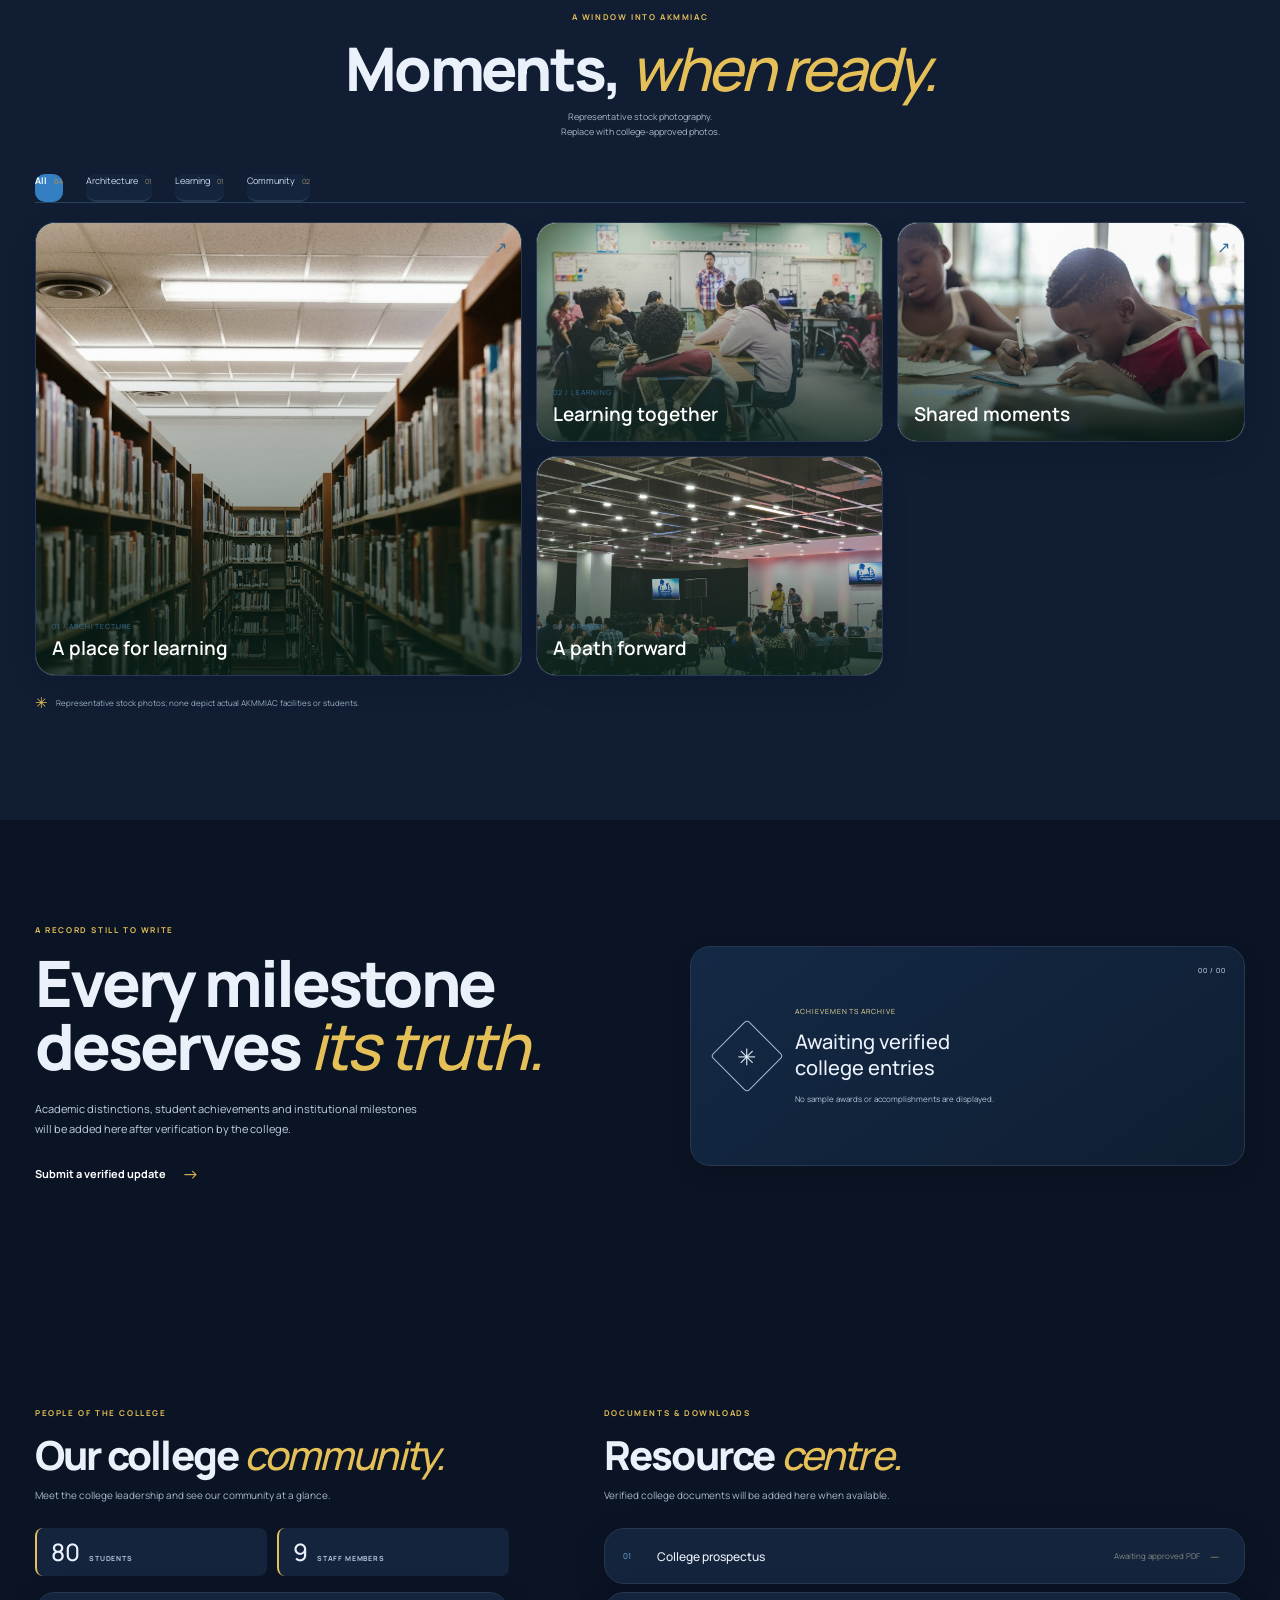
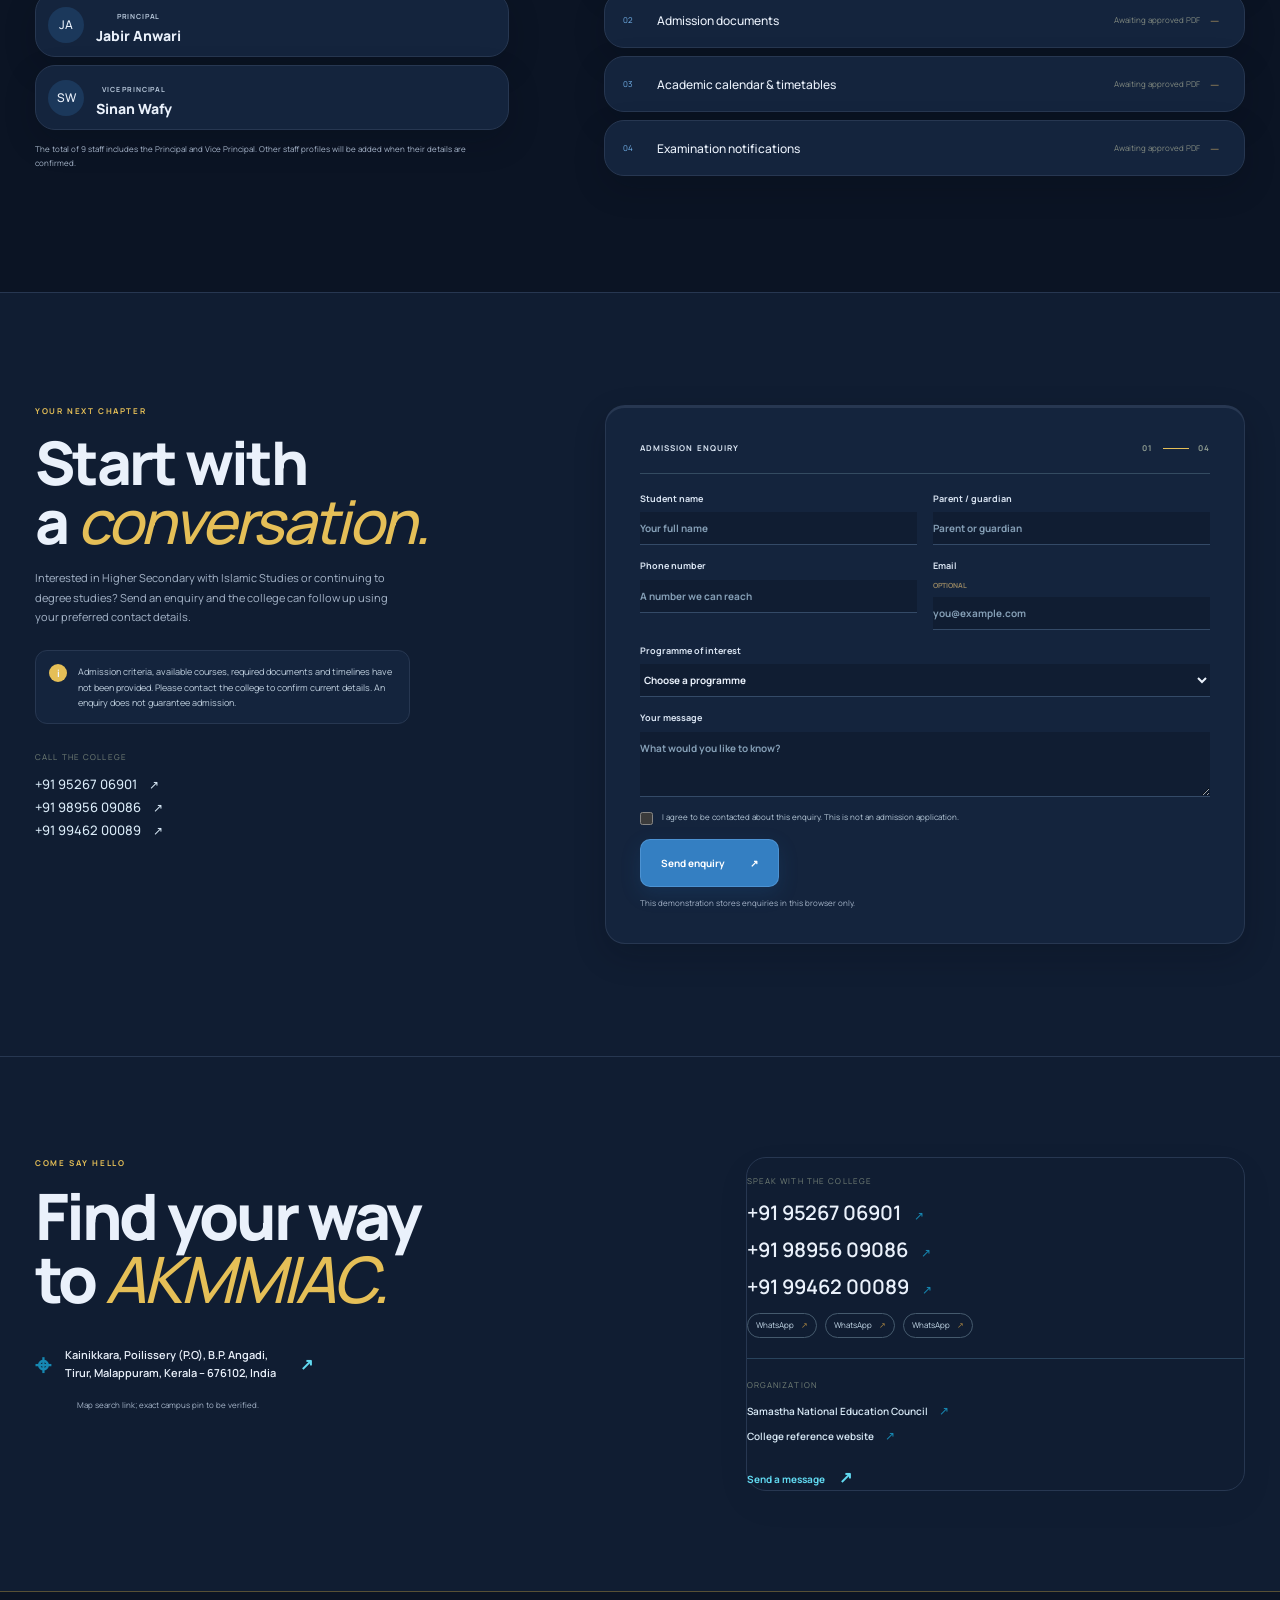
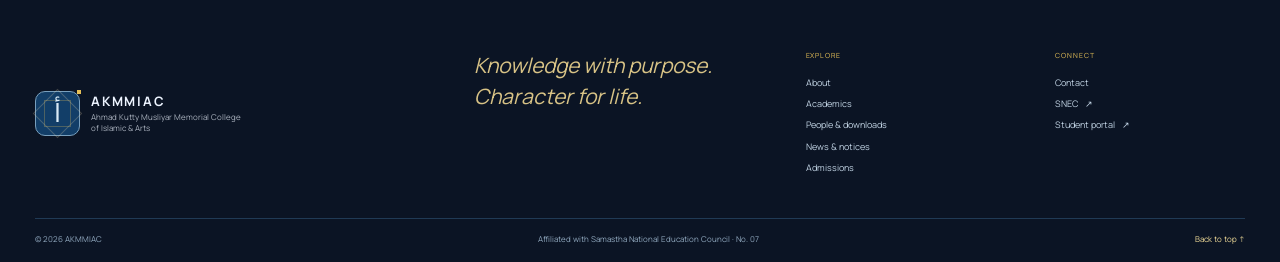
==== commit 59b0c0c5: "Updated AKMM project" ====
--- a/index.html
+++ b/index.html
@@ -4,28 +4,34 @@
   <meta charset="utf-8">
   <meta name="viewport" content="width=device-width, initial-scale=1">
   <meta name="theme-color" content="#0b1424">
-  <meta name="description" content="Ahmad Kutty Musliyar Memorial College of Islamic & Arts, Kainikkara, Tirur. Plus Two Humanities with Islamic Studies, affiliated with SNEC (Affiliation No. 07).">
+  <meta name="description" content="Ahmad Kutty Musliyar Memorial College of Islamic & Arts, Kainikkara, Tirur. Higher Secondary with Islamic Studies and a pathway to degree studies, affiliated with SNEC (Affiliation No. 07).">
   <meta property="og:title" content="AKMMIAC | Knowledge, Character, Community">
   <meta property="og:description" content="Discover Ahmad Kutty Musliyar Memorial College of Islamic & Arts in Kainikkara, Tirur, Kerala.">
   <script type="application/ld+json">{"@context":"https://schema.org","@type":"EducationalOrganization","name":"Ahmad Kutty Musliyar Memorial College of Islamic & Arts","alternateName":"AKMMIAC","address":{"@type":"PostalAddress","streetAddress":"Kainikkara, Poilissery (P.O), B.P. Angadi","addressLocality":"Tirur","addressRegion":"Kerala","postalCode":"676102","addressCountry":"IN"},"telephone":["+91-9526706901","+91-9895609086","+91-9946200089"],"parentOrganization":{"@type":"Organization","name":"Samastha National Education Council"},"identifier":"SNEC Affiliation No. 07"}</script>
   <title>AKMMIAC | Knowledge, Character, Community</title>
   <link rel="preconnect" href="https://fonts.googleapis.com">
   <link rel="preconnect" href="https://fonts.gstatic.com" crossorigin>
-  <link href="https://fonts.googleapis.com/css2?family=Cormorant+Garamond:wght@500;600;700&family=Manrope:wght@400;500;600;700;800&display=swap" rel="stylesheet">
-  <link href="https://fonts.googleapis.com/css2?family=DM+Sans:wght@400;500;600;700&family=Playfair+Display:wght@500;600;700&display=swap" rel="stylesheet">
+  <link href="https://fonts.googleapis.com/css2?family=Manrope:wght@400;500;600;700;800&display=swap" rel="stylesheet">
   <link rel="stylesheet" href="styles.css">
   <link rel="stylesheet" href="modern-theme.css">
+  <link rel="stylesheet" href="akmmiac-brand.css">
+  <script src="pointer.js" defer></script>
   <script src="app.js" defer></script>
 </head>
-<body>
-  <div class="pointer-cursor" id="pointer-cursor" aria-hidden="true"><span class="pointer-cursor__ring"></span><span class="pointer-cursor__dot"></span></div>
+<body class="theme-dark">
+  <div class="pointer-cursor" id="pointer-cursor" aria-hidden="true"><span class="pointer-cursor__ring"></span></div>
   <a class="skip-link" href="#main">Skip to content</a>
   <div class="utility-bar">
     <div class="container utility-inner">
       <span class="utility-location"><span class="pin-icon" aria-hidden="true">⌖</span> Kainikkara, Tirur, Malappuram, Kerala</span>
-      <span class="utility-affiliation">SNEC affiliated <i></i> Affiliation No. 07</span>
+      <span class="utility-affiliation">AKMMIAC <i></i> SNEC</span>
       <a href="tel:+919526706901">Call the college <span aria-hidden="true">↗</span></a>
     </div>
+  </div>
+  <div class="status-ticker" aria-label="College information">
+    <span class="status-ticker-label"><i></i> AKMMIAC</span>
+    <span class="status-ticker-text">Higher Secondary + Islamic Studies <b>·</b> Continuing to degree studies <b>·</b> SNEC affiliation no. 07</span>
+    <span class="status-ticker-index">01 / 01</span>
   </div>
   <header class="site-header" id="top">
     <div class="container nav-wrap">
@@ -37,34 +43,33 @@
       <nav class="primary-nav" id="primary-nav" aria-label="Main navigation">
         <a href="#about">About</a><a href="#academics">Academics</a><a href="#campus">Campus life</a><a href="#achievements">Achievements</a><a href="#news">News</a><a href="#gallery">Gallery</a><a href="#people">People</a>
         <a class="nav-admissions" href="#admissions">Admissions <span aria-hidden="true">↗</span></a>
-        <button class="nav-login" data-open="student">Student portal <span aria-hidden="true">↗</span></button>
-        <button class="theme-toggle" id="theme-toggle" type="button" aria-label="Switch to dark mode" title="Switch to dark mode"><span aria-hidden="true">☾</span></button>
+        <a class="nav-login" href="https://ims.snec.in/student/login" target="_blank" rel="noopener noreferrer">Student portal <span aria-hidden="true">↗</span></a>
       </nav>
     </div>
   </header>
 
   <main id="main">
     <section class="hero" aria-labelledby="hero-title">
-      <div class="hero-image" role="img" aria-label="Illustrative image of Islamic architecture; replace with an approved college photograph"></div>
+      <div class="hero-image" role="img" aria-label="Representative stock photo of a college campus; this is not a photograph of AKMMIAC"></div>
       <div class="hero-pattern" aria-hidden="true"></div>
       <div class="container hero-content">
         <div class="hero-copy reveal is-visible">
           <p class="eyebrow eyebrow-light"><span></span> SNEC affiliation no. 07 <span class="eyebrow-line"></span> Tirur, Kerala</p>
           <h1 id="hero-title"><span class="hero-phrase">Knowledge with</span><br><em>purpose.</em> Character<br>for life.</h1>
-          <p class="hero-description">A learning community bringing Plus Two Humanities together with Islamic Studies, rooted in values and open to possibility.</p>
+          <p class="hero-description">A learning community bringing Higher Secondary education and Islamic Studies together, with a pathway that continues to degree studies.</p>
           <div class="hero-actions"><a class="button button-gold" href="#about">Discover AKMMIAC <span aria-hidden="true">↗</span></a><a class="text-link light-link" href="#admissions">Admission enquiry <span aria-hidden="true">→</span></a></div>
         </div>
         <div class="hero-side-note"><span>01 / 04</span><span class="hero-side-rule"></span><span>LEARNING, ROOTED IN VALUES</span></div>
         <a class="hero-scroll" href="#about"><span class="scroll-dot"></span> Scroll to explore</a>
       </div>
-      <div class="hero-caption"><span>AKMMIAC</span><span>Institutional image placeholder</span></div>
+      <div class="hero-caption"><span>AKMMIAC</span><span>Representative campus photo</span></div>
     </section>
 
     <section class="fact-strip" aria-label="College at a glance">
       <div class="container facts-grid">
-        <div class="fact-intro"><span class="section-kicker">AT A GLANCE</span><strong>A place to<br>begin well.</strong></div>
-        <div class="fact"><span class="fact-index">01</span><strong>Humanities</strong><small>Plus Two stream</small></div>
-        <div class="fact"><span class="fact-index">02</span><strong>Islamic Studies</strong><small>Integrated learning</small></div>
+        <div class="fact-intro"><span class="section-kicker">OUR COMMUNITY</span><strong>Growing<br>together.</strong></div>
+        <div class="fact"><span class="fact-index">01</span><strong>80</strong><small>Students</small></div>
+        <div class="fact"><span class="fact-index">02</span><strong>9</strong><small>Staff members</small></div>
         <div class="fact"><span class="fact-index">03</span><strong>SNEC · 07</strong><small>Affiliation number</small></div>
         <div class="fact-place"><span class="place-mark" aria-hidden="true">⌖</span><span>Kainikkara<br><small>Tirur, Kerala</small></span></div>
       </div>
@@ -73,14 +78,14 @@
     <section class="section about-section" id="about">
       <div class="container about-grid">
         <div class="about-visual reveal">
-          <div class="about-photo" role="img" aria-label="Illustrative architectural detail, not a photograph of the college"></div>
-          <div class="photo-label"><span class="label-number">A.</span><span>Place for learning<br><small>Approved campus image pending</small></span></div>
+          <div class="about-photo" role="img" aria-label="Representative stock photo of a university building; this is not a photograph of AKMMIAC"></div>
+          <div class="photo-label"><span class="label-number">A.</span><span>Place for learning<br><small>Representative stock photo</small></span></div>
           <div class="about-seal"><span>KNOWLEDGE</span><b>و</b><span>CHARACTER</span></div>
         </div>
         <div class="about-copy reveal">
           <p class="section-kicker">A DISTINCTIVE EDUCATION</p>
           <h2 class="section-title">Learning that<br><em>shapes the whole.</em></h2>
-          <p class="lead">At Ahmad Kutty Musliyar Memorial College of Islamic & Arts, students pursue Plus Two Humanities alongside Islamic Studies.</p>
+          <p class="lead">At Ahmad Kutty Musliyar Memorial College of Islamic & Arts, students combine Higher Secondary education with Islamic Studies and continue onward to degree studies.</p>
           <p class="body-copy">The college is located in Kainikkara, near Tirur, and is affiliated with the Samastha National Education Council (SNEC). This website introduces the institution and its academic direction; further campus details will be published when confirmed by the college.</p>
           <a class="text-link dark-link" href="#academics">Explore our academic path <span aria-hidden="true">→</span></a>
           <div class="about-meta"><span>01 <i></i> THE COLLEGE</span><span>EST. <b>Details to be confirmed</b></span></div>
@@ -94,11 +99,11 @@
 
     <section class="section academics-section" id="academics">
       <div class="container">
-        <div class="section-heading reveal"><div><p class="section-kicker">TWO PATHS, ONE PURPOSE</p><h2 class="section-title">An education with<br><em>more than one lens.</em></h2></div><p class="heading-aside">The published academic structure currently includes Plus Two Humanities and Islamic Studies. Detailed subjects and curriculum information await confirmation.</p></div>
+        <div class="section-heading reveal"><div><p class="section-kicker">A CONTINUING LEARNING PATH</p><h2 class="section-title">Higher Secondary<br><em>to degree studies.</em></h2></div><p class="heading-aside">Study Higher Secondary with Islamic Studies, then continue onward to degree studies. Contact the college to confirm programme options and details.</p></div>
         <div class="academic-grid">
-          <article class="academic-panel humanities reveal"><div class="panel-top"><span>01 / ACADEMIC STREAM</span><span class="panel-glyph">H.</span></div><div class="academic-content"><div class="academic-icon" aria-hidden="true">↗</div><h3>Plus Two<br>Humanities</h3><p>Humanities education at the higher secondary level, paired with a broader foundation for learning and inquiry.</p><a href="#contact" class="panel-link">Ask about the programme <span>→</span></a></div><div class="panel-bottom"><span>PROGRAMME DETAILS</span><span>Confirm with college</span></div></article>
-          <article class="academic-panel islamic reveal"><div class="panel-top"><span>02 / INTEGRATED LEARNING</span><span class="panel-glyph">ع.</span></div><div class="academic-content"><div class="academic-icon" aria-hidden="true">✳</div><h3>Islamic<br>Studies</h3><p>Islamic learning alongside the academic stream. Specific study areas and teaching resources will be added when verified.</p><a href="#contact" class="panel-link">Ask about the programme <span>→</span></a></div><div class="panel-bottom"><span>PROGRAMME DETAILS</span><span>Confirm with college</span></div></article>
-          <div class="academic-footnote"><span class="note-star">✳</span><p><strong>Built around the learner.</strong><br>Curriculum, subject lists, teaching methods and academic calendars are being prepared for review by the college.</p><a href="#contact" aria-label="Contact the college about academics">↗</a></div>
+          <article class="academic-panel humanities reveal"><div class="panel-top"><span>01 / HIGHER SECONDARY</span><span class="panel-glyph">01</span></div><div class="academic-content"><div class="academic-icon" aria-hidden="true">↗</div><h3>Higher Secondary<br>+ Islamic Studies</h3><p>Continue Higher Secondary learning alongside Islamic Studies, building a foundation for the next stage of education.</p><a href="#contact" class="panel-link">Ask about the programme <span>→</span></a></div><div class="panel-bottom"><span>LEARNING PATH</span><span>Contact the college</span></div></article>
+          <article class="academic-panel islamic reveal"><div class="panel-top"><span>02 / CONTINUE YOUR STUDIES</span><span class="panel-glyph">02</span></div><div class="academic-content"><div class="academic-icon" aria-hidden="true">✳</div><h3>Continue to<br>Degree Studies</h3><p>Continue your education to degree studies after Higher Secondary. Contact the college for available courses and progression details.</p><a href="#contact" class="panel-link">Explore the next step <span>→</span></a></div><div class="panel-bottom"><span>CONTINUING EDUCATION</span><span>Ask about options</span></div></article>
+          <div class="academic-footnote"><span class="note-star">✳</span><p><strong>A pathway that continues.</strong><br>Higher Secondary with Islamic Studies, followed by the opportunity to continue to degree studies. Ask the college about current programme details.</p><a href="#contact" aria-label="Contact the college about academic pathways">↗</a></div>
         </div>
       </div>
     </section>
@@ -107,11 +112,11 @@
       <div class="container">
         <div class="section-heading campus-heading reveal"><div><p class="section-kicker">BEYOND THE CLASSROOM</p><h2 class="section-title">A community in<br><em>the making.</em></h2></div><p class="heading-aside">Explore the kinds of campus stories this space will hold. These are editorial categories, not claims about existing facilities or activities.</p></div>
         <div class="campus-grid">
-          <a class="campus-card campus-one reveal" href="#gallery"><span class="campus-number">01</span><div><small>LEARNING</small><h3>Ideas in<br>conversation</h3><span class="card-arrow">↗</span></div><span class="image-disclaimer">Illustrative image</span></a>
-          <a class="campus-card campus-two reveal" href="#gallery"><span class="campus-number">02</span><div><small>COMMUNITY</small><h3>Culture &<br>expression</h3><span class="card-arrow">↗</span></div><span class="image-disclaimer">Illustrative image</span></a>
-          <a class="campus-card campus-three reveal" href="#gallery"><span class="campus-number">03</span><div><small>GROWTH</small><h3>Everyday<br>possibility</h3><span class="card-arrow">↗</span></div><span class="image-disclaimer">Illustrative image</span></a>
+          <a class="campus-card campus-one reveal" href="#gallery"><span class="campus-number">01</span><div><small>LEARNING</small><h3>Ideas in<br>conversation</h3><span class="card-arrow">↗</span></div><span class="image-disclaimer">Representative photo</span></a>
+          <a class="campus-card campus-two reveal" href="#gallery"><span class="campus-number">02</span><div><small>COMMUNITY</small><h3>Culture &<br>expression</h3><span class="card-arrow">↗</span></div><span class="image-disclaimer">Representative photo</span></a>
+          <a class="campus-card campus-three reveal" href="#gallery"><span class="campus-number">03</span><div><small>GROWTH</small><h3>Everyday<br>possibility</h3><span class="card-arrow">↗</span></div><span class="image-disclaimer">Representative photo</span></a>
         </div>
-        <div class="campus-note"><span>✳</span><p>Photos and activity descriptions shown here are placeholders. College-approved campus stories will replace them.</p><a href="#contact">Share a campus story <span>→</span></a></div>
+        <div class="campus-note"><span>✳</span><p>These representative stock photos are not images of AKMMIAC facilities or students. College-approved campus photos can be added when available.</p><a href="#contact">Share a campus story <span>→</span></a></div>
       </div>
     </section>
 
@@ -119,7 +124,7 @@
       <div class="container values-grid">
         <div class="values-heading reveal"><p class="section-kicker">OUR GUIDING IDEAS</p><h2 class="section-title">An education<br>with <em>intention.</em></h2><p class="draft-label"><span></span> DRAFT COPY · FOR COLLEGE REVIEW</p></div>
         <div class="value-item reveal"><span class="value-index">01</span><div><h3>Vision</h3><p>Provide meaningful education that encourages academic development, Islamic values, good character and responsible citizenship.</p></div><span class="value-symbol">↗</span></div>
-        <div class="value-item reveal"><span class="value-index">02</span><div><h3>Mission</h3><p>Support students through Humanities education and Islamic Studies, nurturing knowledge, discipline, moral values and social responsibility.</p></div><span class="value-symbol">↗</span></div>
+        <div class="value-item reveal"><span class="value-index">02</span><div><h3>Mission</h3><p>Support students through Higher Secondary education with Islamic Studies and encourage them to continue their learning to degree level.</p></div><span class="value-symbol">↗</span></div>
         <div class="values-bottom"><span>These statements are proposed website copy and require approval.</span><a href="#contact">Suggest an edit <span>→</span></a></div>
       </div>
     </section>
@@ -135,15 +140,15 @@
 
     <section class="gallery-section" id="gallery">
       <div class="container">
-        <div class="gallery-top reveal"><div><p class="section-kicker">A WINDOW INTO AKMMIAC</p><h2 class="section-title">Moments, <em>when ready.</em></h2></div><span class="gallery-note">Gallery imagery is illustrative.<br>Replace with college-approved photos.</span></div>
-        <div class="gallery-filters" role="group" aria-label="Filter gallery images"><button class="filter-button active" data-filter="all">All <span>04</span></button><button class="filter-button" data-filter="architecture">Architecture <span>02</span></button><button class="filter-button" data-filter="learning">Learning <span>01</span></button><button class="filter-button" data-filter="community">Community <span>01</span></button></div>
+        <div class="gallery-top reveal"><div><p class="section-kicker">A WINDOW INTO AKMMIAC</p><h2 class="section-title">Moments, <em>when ready.</em></h2></div><span class="gallery-note">Representative stock photography.<br>Replace with college-approved photos.</span></div>
+        <div class="gallery-filters" role="group" aria-label="Filter gallery images"><button class="filter-button active" data-filter="all">All <span>04</span></button><button class="filter-button" data-filter="architecture">Architecture <span>01</span></button><button class="filter-button" data-filter="learning">Learning <span>01</span></button><button class="filter-button" data-filter="community">Community <span>02</span></button></div>
         <div class="gallery-grid">
-          <button class="gallery-item gallery-large" data-category="architecture" data-title="A place for learning · Illustrative placeholder"><span class="gallery-image gallery-img-one"></span><span class="gallery-label"><span>01 / ARCHITECTURE</span><b>A place for learning</b></span><span class="gallery-open">↗</span></button>
-          <button class="gallery-item" data-category="learning" data-title="Learning together · Illustrative placeholder"><span class="gallery-image gallery-img-two"></span><span class="gallery-label"><span>02 / LEARNING</span><b>Learning together</b></span><span class="gallery-open">↗</span></button>
-          <button class="gallery-item" data-category="community" data-title="Shared moments · Illustrative placeholder"><span class="gallery-image gallery-img-three"></span><span class="gallery-label"><span>03 / COMMUNITY</span><b>Shared moments</b></span><span class="gallery-open">↗</span></button>
-          <button class="gallery-item" data-category="architecture" data-title="Details of place · Illustrative placeholder"><span class="gallery-image gallery-img-four"></span><span class="gallery-label"><span>04 / ARCHITECTURE</span><b>Details of place</b></span><span class="gallery-open">↗</span></button>
+          <button class="gallery-item gallery-large" data-category="architecture" data-title="A place for learning · Representative stock photo, not an AKMMIAC campus photo"><span class="gallery-image gallery-img-one"></span><span class="gallery-label"><span>01 / ARCHITECTURE</span><b>A place for learning</b></span><span class="gallery-open">↗</span></button>
+          <button class="gallery-item" data-category="learning" data-title="Learning together · Representative stock photo"><span class="gallery-image gallery-img-two"></span><span class="gallery-label"><span>02 / LEARNING</span><b>Learning together</b></span><span class="gallery-open">↗</span></button>
+          <button class="gallery-item" data-category="community" data-title="Shared moments · Representative stock photo"><span class="gallery-image gallery-img-three"></span><span class="gallery-label"><span>03 / COMMUNITY</span><b>Shared moments</b></span><span class="gallery-open">↗</span></button>
+          <button class="gallery-item" data-category="community" data-title="A path forward · Representative stock photo"><span class="gallery-image gallery-img-four"></span><span class="gallery-label"><span>04 / GROWTH</span><b>A path forward</b></span><span class="gallery-open">↗</span></button>
         </div>
-        <p class="gallery-caption"><span>✳</span> Demonstration gallery. No image shown is identified as the AKMMIAC campus.</p>
+        <p class="gallery-caption"><span>✳</span> Representative stock photos; none depict actual AKMMIAC facilities or students.</p>
       </div>
     </section>
 
@@ -153,19 +158,19 @@
 
     <section class="section resources-section" id="people">
       <div class="container resources-grid">
-        <div class="resource-column people-column reveal"><p class="section-kicker">PEOPLE OF THE COLLEGE</p><h2 class="section-title">Our college <em>community.</em></h2><p class="resource-intro">Meet the college leadership and see our community at a glance.</p><div class="people-counts" aria-label="College community totals"><div><strong>80+</strong><span>STUDENTS</span></div><div><strong>9</strong><span>STAFF MEMBERS</span></div></div><div class="staff-leadership" aria-label="College leadership"><article class="staff-profile"><span class="staff-initials" aria-hidden="true">JA</span><div><span class="staff-role">PRINCIPAL</span><h3>Jabir Anwari</h3></div></article><article class="staff-profile"><span class="staff-initials" aria-hidden="true">SW</span><div><span class="staff-role">VICE PRINCIPAL</span><h3>Sinan Wafy</h3></div></article></div><p class="staff-note">The total of 9 staff includes the Principal and Vice Principal. Other staff profiles will be added when their details are confirmed.</p></div>
+        <div class="resource-column people-column reveal"><p class="section-kicker">PEOPLE OF THE COLLEGE</p><h2 class="section-title">Our college <em>community.</em></h2><p class="resource-intro">Meet the college leadership and see our community at a glance.</p><div class="people-counts" aria-label="College community totals"><div><strong>80</strong><span>STUDENTS</span></div><div><strong>9</strong><span>STAFF MEMBERS</span></div></div><div class="staff-leadership" aria-label="College leadership"><article class="staff-profile"><span class="staff-initials" aria-hidden="true">JA</span><div><span class="staff-role">PRINCIPAL</span><h3>Jabir Anwari</h3></div></article><article class="staff-profile"><span class="staff-initials" aria-hidden="true">SW</span><div><span class="staff-role">VICE PRINCIPAL</span><h3>Sinan Wafy</h3></div></article></div><p class="staff-note">The total of 9 staff includes the Principal and Vice Principal. Other staff profiles will be added when their details are confirmed.</p></div>
         <div class="resource-column reveal"><p class="section-kicker">DOCUMENTS & DOWNLOADS</p><h2 class="section-title">Resource <em>centre.</em></h2><p class="resource-intro">Verified college documents will be added here when available.</p><div class="resource-list"><div><span>01</span><strong>College prospectus</strong><small>Awaiting approved PDF</small><b>—</b></div><div><span>02</span><strong>Admission documents</strong><small>Awaiting approved PDF</small><b>—</b></div><div><span>03</span><strong>Academic calendar & timetables</strong><small>Awaiting approved PDF</small><b>—</b></div><div><span>04</span><strong>Examination notifications</strong><small>Awaiting approved PDF</small><b>—</b></div></div></div>
       </div>
     </section>
 
     <section class="admissions-section" id="admissions">
       <div class="container admissions-grid">
-        <div class="admissions-copy reveal"><p class="section-kicker">YOUR NEXT CHAPTER</p><h2 class="section-title">Start with<br>a <em>conversation.</em></h2><p>Interested in Plus Two Humanities with Islamic Studies? Send an enquiry and the college can follow up using your preferred contact details.</p><div class="admission-caveat"><span>i</span><p>Admission criteria, required documents and timelines have not been provided. Please contact the college to confirm current details. An enquiry does not guarantee admission.</p></div><div class="admission-contact"><span>CALL THE COLLEGE</span><a href="tel:+919526706901">+91 95267 06901 <span>↗</span></a><a href="tel:+919895609086">+91 98956 09086 <span>↗</span></a><a href="tel:+919946200089">+91 99462 00089 <span>↗</span></a></div></div>
+        <div class="admissions-copy reveal"><p class="section-kicker">YOUR NEXT CHAPTER</p><h2 class="section-title">Start with<br>a <em>conversation.</em></h2><p>Interested in Higher Secondary with Islamic Studies or continuing to degree studies? Send an enquiry and the college can follow up using your preferred contact details.</p><div class="admission-caveat"><span>i</span><p>Admission criteria, available courses, required documents and timelines have not been provided. Please contact the college to confirm current details. An enquiry does not guarantee admission.</p></div><div class="admission-contact"><span>CALL THE COLLEGE</span><a href="tel:+919526706901">+91 95267 06901 <span>↗</span></a><a href="tel:+919895609086">+91 98956 09086 <span>↗</span></a><a href="tel:+919946200089">+91 99462 00089 <span>↗</span></a></div></div>
         <form class="enquiry-form reveal" id="admission-form">
           <div class="form-heading"><span>ADMISSION ENQUIRY</span><span>01 <i></i> 04</span></div>
           <div class="form-row"><label>Student name<input name="studentName" autocomplete="name" required placeholder="Your full name"></label><label>Parent / guardian<input name="guardianName" required placeholder="Parent or guardian"></label></div>
           <div class="form-row"><label>Phone number<input name="phone" type="tel" autocomplete="tel" required pattern="[0-9+ .\(\)\-]{7,20}" placeholder="A number we can reach"></label><label>Email <small>OPTIONAL</small><input name="email" type="email" autocomplete="email" placeholder="you@example.com"></label></div>
-          <label>Programme of interest<select name="programme" required><option value="">Choose a programme</option><option>Plus Two Humanities with Islamic Studies</option></select></label>
+          <label>Programme of interest<select name="programme" required><option value="">Choose a programme</option><option>Higher Secondary + Islamic Studies</option><option>Degree studies</option></select></label>
           <label>Your message<textarea name="message" rows="3" placeholder="What would you like to know?"></textarea></label>
           <label class="consent"><input type="checkbox" required><span>I agree to be contacted about this enquiry. This is not an admission application.</span></label>
           <button class="button button-green" type="submit">Send enquiry <span aria-hidden="true">↗</span></button>
@@ -179,7 +184,7 @@
     </section>
   </main>
 
-  <footer class="site-footer"><div class="container footer-main"><a class="brand footer-brand" href="#top"><span class="brand-mark" aria-hidden="true"><span>أ</span><i></i></span><span class="brand-name"><strong>AKMMIAC</strong><small>Ahmad Kutty Musliyar Memorial College<br>of Islamic & Arts</small></span></a><p class="footer-note">Knowledge with purpose.<br>Character for life.</p><div class="footer-links"><span>EXPLORE</span><a href="#about">About</a><a href="#academics">Academics</a><a href="#people">People & downloads</a><a href="#news">News & notices</a><a href="#admissions">Admissions</a></div><div class="footer-links"><span>CONNECT</span><a href="#contact">Contact</a><a href="https://www.snec.in/" target="_blank" rel="noreferrer">SNEC <span>↗</span></a><button data-open="student">Student portal <span>↗</span></button></div></div><div class="container footer-bottom"><span>© <span id="current-year"></span> AKMMIAC</span><span>Affiliated with Samastha National Education Council · No. 07</span><a href="#top">Back to top ↑</a></div></footer>
+  <footer class="site-footer"><div class="container footer-main"><a class="brand footer-brand" href="#top"><span class="brand-mark" aria-hidden="true"><span>أ</span><i></i></span><span class="brand-name"><strong>AKMMIAC</strong><small>Ahmad Kutty Musliyar Memorial College<br>of Islamic & Arts</small></span></a><p class="footer-note">Knowledge with purpose.<br>Character for life.</p><div class="footer-links"><span>EXPLORE</span><a href="#about">About</a><a href="#academics">Academics</a><a href="#people">People & downloads</a><a href="#news">News & notices</a><a href="#admissions">Admissions</a></div><div class="footer-links"><span>CONNECT</span><a href="#contact">Contact</a><a href="https://www.snec.in/" target="_blank" rel="noreferrer">SNEC <span>↗</span></a><a href="https://ims.snec.in/student/login" target="_blank" rel="noopener noreferrer">Student portal <span>↗</span></a></div></div><div class="container footer-bottom"><span>© <span id="current-year"></span> AKMMIAC</span><span>Affiliated with Samastha National Education Council · No. 07</span><a href="#top">Back to top ↑</a></div></footer>
 
   <div class="modal-backdrop" id="modal-backdrop" hidden>
     <section class="modal" role="dialog" aria-modal="true" aria-labelledby="modal-title"><button class="modal-close" aria-label="Close dialog">×</button><div class="modal-content" id="modal-content"></div></section>
--- a/modern-theme.css
+++ b/modern-theme.css
@@ -448,14 +448,6 @@
   opacity: 1;
 }
 
-.has-custom-pointer, .has-custom-pointer a, .has-custom-pointer button {
-  cursor: none;
-}
-
-.has-custom-pointer input, .has-custom-pointer textarea {
-  cursor: text;
-}
-
 .has-custom-pointer .pointer-cursor {
   display: block;
 }
@@ -471,28 +463,6 @@
   background: rgba(227, 189, 92, .035);
   transform: translate(-50%, -50%);
   transition: width .2s ease, height .2s ease, background-color .2s ease, border-color .2s ease;
-}
-
-.pointer-cursor__dot {
-  position: absolute;
-  left: 0;
-  top: 0;
-  width: 4px;
-  height: 4px;
-  border-radius: 50%;
-  background: var(--gold);
-  transform: translate(-50%, -50%);
-}
-
-.pointer-cursor.is-interactive .pointer-cursor__ring {
-  width: 48px;
-  height: 48px;
-  border-color: #79b9f1;
-  background: rgba(65, 143, 214, .13);
-}
-
-.pointer-cursor.is-interactive .pointer-cursor__dot {
-  background: #79b9f1;
 }
 
 @media(max-width: 1050px) {
@@ -572,3 +542,273 @@
 }
 body.theme-dark .people-counts>div { background: #101d32; }
 body.theme-dark .primary-nav { background: #101d32; }
+
+body.theme-dark {
+  --forest: #edf4ff;
+  --forest-2: #78b2ef;
+  --leaf: #5e9fdb;
+  --mint: #172945;
+  --ivory: #101d32;
+  --paper: #0b1424;
+  --gold: #e3bd5c;
+  --gold-soft: #f0d892;
+  --ink: #eaf1fb;
+  --muted: #a4b3c8;
+  --line: #273751;
+  --terra: #75b5ef;
+  --blue: #579de0;
+  background-color: var(--paper) !important;
+  color: var(--ink);
+}
+
+body.theme-dark .utility-bar,
+body.theme-dark .quote-band,
+body.theme-dark .achievement-section,
+body.theme-dark .site-footer {
+  background-color: #0b1424;
+  color: var(--ink);
+}
+
+body.theme-dark .site-header {
+  background-color: rgba(13, 24, 42, .97);
+  border-color: rgba(227, 189, 92, .6);
+}
+
+body.theme-dark .fact-strip,
+body.theme-dark .academics-section,
+body.theme-dark .campus-section,
+body.theme-dark .values-section,
+body.theme-dark .gallery-section,
+body.theme-dark .admissions-section,
+body.theme-dark .contact-section {
+  background-color: #101d32;
+  border-color: var(--line);
+}
+
+body.theme-dark .about-section,
+body.theme-dark .updates-section,
+body.theme-dark .resources-section {
+  background-color: #0b1424;
+}
+
+body.theme-dark .section-title,
+body.theme-dark .fact-intro strong,
+body.theme-dark .fact strong,
+body.theme-dark .lead,
+body.theme-dark .value-item h3,
+body.theme-dark .news-title,
+body.theme-dark .resource-empty strong,
+body.theme-dark .resource-list strong,
+body.theme-dark .contact-aside > a,
+body.theme-dark .map-link,
+body.theme-dark .academic-content h3,
+body.theme-dark .staff-profile h3,
+body.theme-dark .photo-label {
+  color: var(--ink);
+}
+
+body.theme-dark .section-title em,
+body.theme-dark .section-kicker,
+body.theme-dark .fact-index,
+body.theme-dark .panel-glyph,
+body.theme-dark .academic-icon,
+body.theme-dark .note-star,
+body.theme-dark .value-index,
+body.theme-dark .value-symbol,
+body.theme-dark .gallery-caption span,
+body.theme-dark .resource-arrow,
+body.theme-dark .label-number,
+body.theme-dark .place-mark {
+  color: var(--gold);
+}
+
+body.theme-dark .body-copy,
+body.theme-dark .heading-aside,
+body.theme-dark .academic-content p,
+body.theme-dark .value-item p,
+body.theme-dark .news-description,
+body.theme-dark .resource-intro,
+body.theme-dark .resource-empty small,
+body.theme-dark .gallery-note,
+body.theme-dark .map-disclaimer,
+body.theme-dark .campus-note,
+body.theme-dark .values-bottom,
+body.theme-dark .about-meta,
+body.theme-dark .fact small,
+body.theme-dark .fact-place small,
+body.theme-dark .staff-note,
+body.theme-dark .form-status {
+  color: var(--muted);
+}
+
+body.theme-dark .resource-empty,
+body.theme-dark .resource-list > div,
+body.theme-dark .news-item,
+body.theme-dark .achievement-empty,
+body.theme-dark .enquiry-form,
+body.theme-dark .staff-profile,
+body.theme-dark .academic-footnote,
+body.theme-dark .photo-label {
+  background-color: #14243d;
+  border-color: var(--line);
+  color: var(--ink);
+}
+
+body.theme-dark .people-counts > div {
+  background-color: #14243d;
+  border-color: var(--line);
+  border-left-color: var(--gold);
+}
+
+body.theme-dark .people-counts strong,
+body.theme-dark .staff-initials {
+  color: var(--ink);
+}
+
+body.theme-dark .staff-initials {
+  background-color: #1b385b;
+}
+
+body.theme-dark .staff-role,
+body.theme-dark .people-counts span {
+  color: #b6c6d9;
+}
+
+body.theme-dark .humanities,
+body.theme-dark .islamic,
+body.theme-dark .academic-panel.humanities,
+body.theme-dark .academic-panel.islamic {
+  color: #edf4ff;
+  border-color: #294361;
+}
+
+body.theme-dark .academic-panel.humanities {
+  background: linear-gradient(145deg, #142945, #102139);
+}
+
+body.theme-dark .academic-panel.islamic {
+  background: linear-gradient(145deg, #18385c, #102742);
+}
+
+body.theme-dark .academic-panel.humanities .academic-content h3,
+body.theme-dark .academic-panel.islamic .academic-content h3,
+body.theme-dark .academic-panel.humanities .academic-content p,
+body.theme-dark .academic-panel.islamic .academic-content p,
+body.theme-dark .academic-panel.humanities .panel-top,
+body.theme-dark .academic-panel.islamic .panel-top,
+body.theme-dark .academic-panel.humanities .panel-bottom,
+body.theme-dark .academic-panel.islamic .panel-bottom {
+  color: #edf4ff;
+}
+
+body.theme-dark .academic-footnote p,
+body.theme-dark .academic-footnote strong,
+body.theme-dark .academic-footnote a {
+  color: #d7e3f2;
+}
+
+body.theme-dark .empty-news,
+body.theme-dark .admission-caveat,
+body.theme-dark .demo-banner,
+body.theme-dark .demo-tile {
+  background-color: #14243d;
+  border-color: var(--line);
+  color: #d1dcec;
+}
+
+body.theme-dark .demo-banner strong,
+body.theme-dark .portal-notices h3,
+body.theme-dark .demo-profile strong {
+  color: var(--ink);
+}
+
+body.theme-dark .search-field,
+body.theme-dark .enquiry-form input:not([type="checkbox"]),
+body.theme-dark .enquiry-form select,
+body.theme-dark .enquiry-form textarea,
+body.theme-dark .portal-form input,
+body.theme-dark .contact-form input,
+body.theme-dark .contact-form textarea {
+  background-color: #101d32;
+  border-color: #344a67;
+  color: var(--ink);
+}
+
+body.theme-dark .enquiry-form label,
+body.theme-dark .form-heading,
+body.theme-dark .portal-form label,
+body.theme-dark .contact-form label {
+  color: #d9e4f2;
+}
+
+body.theme-dark input::placeholder,
+body.theme-dark textarea::placeholder {
+  color: #879bb4;
+  opacity: 1;
+}
+
+body.theme-dark .gallery-filters .filter-button {
+  background-color: #14243d;
+  border-color: var(--line);
+  color: #d1dcec;
+}
+
+body.theme-dark .gallery-filters .filter-button.active,
+body.theme-dark .gallery-filters .filter-button:hover {
+  background-color: #347fc2;
+  border-color: #347fc2;
+  color: #fff;
+}
+
+body.theme-dark .academic-panel,
+body.theme-dark .resource-empty,
+body.theme-dark .resource-list > div,
+body.theme-dark .news-item,
+body.theme-dark .staff-profile,
+body.theme-dark .enquiry-form,
+body.theme-dark .academic-footnote {
+  box-shadow: 0 12px 32px rgba(2, 8, 18, .2);
+}
+
+body.theme-dark .resource-list > div:hover,
+body.theme-dark .news-item:hover,
+body.theme-dark .staff-profile:hover {
+  background-color: #1a304e;
+  border-color: #3e6a99;
+}
+
+body.theme-dark .theme-toggle {
+  border-color: #3a4b66;
+  background-color: #15243b;
+  color: var(--gold);
+}
+
+body.theme-dark .modal {
+  background-color: #101d32;
+  border-color: var(--line);
+  border-top-color: var(--gold);
+  color: var(--ink);
+}
+
+body.theme-dark .modal h2,
+body.theme-dark .modal-close {
+  color: var(--ink);
+}
+
+body.theme-dark .modal-lead,
+body.theme-dark .portal-notices p,
+body.theme-dark .demo-profile small {
+  color: var(--muted);
+}
+
+body.theme-dark .modal-backdrop {
+  background-color: rgba(2, 8, 18, .82);
+}
+
+@media(max-width: 800px) {
+  body.theme-dark .primary-nav {
+    background-color: #101d32;
+    border-color: var(--line);
+    border-top-color: rgba(227, 189, 92, .5);
+  }
+}
--- a/akmmiac-brand.css
+++ b/akmmiac-brand.css
@@ -0,0 +1,1339 @@
+:root {
+  --forest: #eef4ff;
+  --forest-2: #78b8f2;
+  --leaf: #5c9de0;
+  --mint: #172945;
+  --ivory: #101d32;
+  --paper: #0b1424;
+  --gold: #e5bf57;
+  --gold-soft: #f1dc99;
+  --ink: #eaf1fb;
+  --muted: #a7b6ca;
+  --line: #273751;
+  --terra: #75b5ef;
+  --blue: #438fd4;
+  --sans: "Manrope", "Inter", Arial, sans-serif;
+  --serif: "Manrope", "Inter", Arial, sans-serif;
+}
+
+body.theme-dark {
+  --forest: #eef4ff;
+  --forest-2: #78b8f2;
+  --leaf: #5c9de0;
+  --mint: #172945;
+  --ivory: #101d32;
+  --paper: #0b1424;
+  --gold: #e5bf57;
+  --gold-soft: #f1dc99;
+  --ink: #eaf1fb;
+  --muted: #a7b6ca;
+  --line: #273751;
+  --terra: #75b5ef;
+  --blue: #438fd4;
+  color-scheme: dark;
+}
+
+html {
+  scroll-behavior: smooth;
+  scroll-padding-top: 96px;
+}
+
+body {
+  margin: 0;
+  background: var(--paper) !important;
+  color: var(--ink);
+  font-family: var(--sans);
+  transition: background-color .25s ease, color .25s ease;
+}
+
+::selection {
+  background: var(--gold);
+  color: #0b1424;
+}
+
+a, button, input, textarea, select {
+  -webkit-tap-highlight-color: transparent;
+}
+
+a:focus-visible, button:focus-visible, input:focus-visible, textarea:focus-visible, select:focus-visible {
+  outline: 2px solid var(--blue);
+  outline-offset: 3px;
+}
+
+.utility-bar {
+  background: #0b1424;
+  color: #cbd6e6;
+}
+
+.status-ticker {
+  min-height: 31px;
+  display: grid;
+  grid-template-columns: auto minmax(0, 1fr) auto;
+  align-items: center;
+  gap: 18px;
+  padding: 5px max(24px, calc((100% - 1160px) / 2));
+  background: #347fc2;
+  color: #f2f7ff;
+  font-size: 9px;
+  font-weight: 700;
+}
+
+.status-ticker-label {
+  display: inline-flex;
+  align-items: center;
+  gap: 7px;
+  white-space: nowrap;
+}
+
+.status-ticker-label i {
+  width: 6px;
+  height: 6px;
+  border-radius: 50%;
+  background: var(--gold);
+  box-shadow: 0 0 0 4px rgba(229, 191, 87, .15);
+}
+
+.status-ticker-text {
+  overflow: hidden;
+  text-overflow: ellipsis;
+  white-space: nowrap;
+  font-weight: 500;
+}
+
+.status-ticker-text b {
+  padding: 0 8px;
+  color: var(--gold-soft);
+}
+
+.status-ticker-index {
+  color: #d3e6fb;
+  font-size: 8px;
+  letter-spacing: .12em;
+  white-space: nowrap;
+}
+
+.utility-bar a, .utility-location, .utility-affiliation {
+  color: #cbd6e6;
+}
+
+.site-header {
+  background: rgba(15, 27, 47, .97);
+  border-bottom: 1px solid rgba(229, 191, 87, .62);
+  box-shadow: 0 10px 32px rgba(2, 8, 18, .16);
+}
+
+.brand-name strong, .brand-name small, .primary-nav a:not(.nav-admissions), .nav-login {
+  color: #eef4ff;
+}
+
+.brand-name small {
+  opacity: .7;
+}
+
+.brand-mark {
+  border-color: var(--gold);
+  border-radius: 10px;
+  background: #152b48;
+  color: var(--gold);
+}
+
+.brand-mark:before, .brand-mark:after {
+  border-color: rgba(229, 191, 87, .28);
+}
+
+.primary-nav {
+  gap: clamp(12px, 1.65vw, 23px);
+  color: #d5deeb;
+}
+
+.primary-nav > a:not(.nav-admissions), .primary-nav button {
+  transition: color .2s ease;
+}
+
+.primary-nav > a:not(.nav-admissions):hover, .primary-nav button:hover {
+  color: var(--gold);
+}
+
+.nav-admissions, .button-green {
+  border: 1px solid rgba(133, 190, 245, .3);
+  border-radius: 8px;
+  background: #347fc2;
+  color: white;
+  box-shadow: 0 7px 20px rgba(29, 100, 166, .2);
+}
+
+.nav-admissions:hover, .button-green:hover {
+  background: #438fd4;
+  box-shadow: 0 10px 26px rgba(29, 100, 166, .3);
+}
+
+.nav-login {
+  color: #eef4ff;
+}
+
+.menu-toggle span {
+  background: #eef4ff;
+}
+
+.hero {
+  min-height: 640px;
+  background: #0b1424;
+}
+
+.hero-image {
+  background-image:
+    linear-gradient(90deg, rgba(7, 17, 33, .92) 0%, rgba(7, 17, 33, .76) 42%, rgba(7, 17, 33, .26) 100%),
+    linear-gradient(0deg, rgba(7, 17, 33, .66), transparent 58%),
+    url("images/campus-hero.jpg");
+  background-position: center 53%;
+}
+
+.hero-pattern {
+  opacity: .1;
+}
+
+.hero h1 {
+  max-width: 760px;
+  font-family: var(--sans);
+  font-size: clamp(56px, 7vw, 88px);
+  font-weight: 800;
+  letter-spacing: -.055em;
+  line-height: 1.03;
+}
+
+.hero h1 em, .section-title em {
+  color: var(--gold);
+}
+
+.hero-description {
+  color: #c1ccdc;
+}
+
+.button, .nav-admissions, .filter-button, .gallery-item, .campus-card, .academic-panel {
+  border-radius: 10px;
+}
+
+.button-gold {
+  background: var(--gold);
+  color: #101a2b;
+  box-shadow: 0 8px 24px rgba(229, 191, 87, .18);
+}
+
+.button-gold:hover {
+  background: #f0cf75;
+}
+
+.section-title, .fact-intro strong, .fact strong, .about-copy .lead,
+.academic-content h3, .value-item h3, .news-title, .resource-empty strong,
+.resource-list strong, .contact-aside > a, .map-link {
+  color: var(--forest);
+}
+
+.section-title {
+  font-family: var(--sans);
+  font-weight: 800;
+  letter-spacing: -.045em;
+}
+
+.section-kicker {
+  color: var(--forest-2);
+}
+
+.fact-strip, .academics-section, .campus-section, .values-section,
+.gallery-section, .admissions-section, .contact-section {
+  background: var(--ivory);
+}
+
+.fact-strip {
+  position: relative;
+  z-index: 3;
+  margin-top: -88px;
+  padding: 0 0 28px;
+  background: transparent;
+  border: 0;
+}
+
+.facts-grid {
+  width: min(calc(100% - 64px), 920px);
+  min-height: 112px;
+  grid-template-columns: 1.15fr repeat(3, 1fr) 1.15fr;
+  padding: 16px 21px;
+  border: 1px solid rgba(126, 182, 239, .45);
+  border-radius: 16px;
+  background: linear-gradient(115deg, rgba(42, 112, 174, .97), rgba(24, 66, 112, .98));
+  box-shadow: 0 18px 42px rgba(2, 12, 27, .3);
+  color: #f3f7fd;
+  transition:
+    transform .4s cubic-bezier(.2, .7, .2, 1),
+    border-color .4s ease,
+    box-shadow .4s ease;
+}
+
+.facts-grid:hover {
+  transform: translateY(-2px);
+  border-color: rgba(126, 182, 239, .72);
+  box-shadow: 0 22px 46px rgba(2, 12, 27, .36);
+}
+
+.fact-intro .section-kicker, .fact-intro strong, .fact strong {
+  color: #f3f7fd;
+}
+
+.fact-intro .section-kicker, .fact-index {
+  color: var(--gold-soft);
+}
+
+.fact-intro strong {
+  font-size: 16px;
+}
+
+.fact {
+  height: 66px;
+  border-color: rgba(215, 232, 249, .18);
+  padding-left: 18px;
+}
+
+.fact-index {
+  margin-bottom: 3px;
+}
+
+.fact strong {
+  font-family: var(--sans);
+  font-size: 22px;
+  font-weight: 800;
+  line-height: 1.15;
+}
+
+.fact small, .fact-place small {
+  color: #c5d7eb;
+}
+
+.fact-place {
+  justify-content: center;
+  color: #f3f7fd;
+}
+
+.fact-place .place-mark {
+  color: var(--gold);
+}
+
+.fact-place small {
+  color: #c5d7eb;
+}
+
+.about-section, .updates-section, .resources-section {
+  background: var(--paper);
+}
+
+.fact-strip, .fact, .value-item, .resource-list > div {
+  border-color: var(--line);
+}
+
+.fact-index, .place-mark, .label-number, .value-symbol, .gallery-caption span {
+  color: var(--gold);
+}
+
+.photo-label {
+  border: 1px solid var(--line);
+  border-radius: 8px;
+  box-shadow: 0 12px 30px rgba(2, 10, 22, .14);
+}
+
+.about-seal {
+  border: 1px solid rgba(229, 191, 87, .55);
+  background: #163963;
+  box-shadow: 0 12px 30px rgba(2, 10, 22, .24);
+}
+
+.quote-band, .achievement-section, .site-footer {
+  background: #0b1424;
+  color: #eaf1fb;
+}
+
+.academic-panel, .campus-card, .resource-empty, .resource-list > div, .news-item,
+.achievement-empty, .enquiry-form, .contact-aside, .staff-profile {
+  border: 1px solid var(--line);
+  border-radius: 14px;
+  box-shadow: 0 12px 32px rgba(8, 25, 48, .07);
+}
+
+.academic-panel, .resource-empty, .resource-list > div, .news-item,
+.enquiry-form, .staff-profile {
+  background: var(--paper);
+}
+
+.academic-panel {
+  overflow: hidden;
+}
+
+.academic-panel, .campus-card, .gallery-item, .resource-list > div, .news-item, .staff-profile {
+  transition:
+    transform .45s cubic-bezier(.2, .7, .2, 1),
+    box-shadow .45s ease,
+    border-color .45s ease,
+    background-color .45s ease;
+}
+
+.academic-panel:hover, .campus-card:hover, .gallery-item:hover, .resource-list > div:hover,
+.news-item:hover, .staff-profile:hover {
+  transform: translateY(-2px);
+  border-color: rgba(87, 157, 224, .65);
+  box-shadow: 0 14px 32px rgba(4, 17, 36, .2);
+}
+
+.pointer-highlight {
+  outline: none;
+  border-color: rgba(91, 168, 240, .82) !important;
+  box-shadow:
+    inset 0 0 0 1px rgba(91, 168, 240, .52),
+    0 0 0 3px rgba(67, 143, 212, .1),
+    0 14px 36px rgba(2, 14, 33, .2) !important;
+}
+
+@media(prefers-reduced-motion: reduce) {
+  .pointer-highlight {
+    transition: none;
+  }
+}
+
+.academic-content h3 {
+  font-family: var(--sans);
+  font-weight: 800;
+}
+
+.academic-panel.humanities, .academic-panel.islamic {
+  color: #edf4ff;
+  border-color: #294361;
+}
+
+.academic-panel.humanities {
+  background: linear-gradient(145deg, #142945, #102139);
+}
+
+.academic-panel.islamic {
+  background: linear-gradient(145deg, #18385c, #102742);
+}
+
+.academic-panel.humanities .academic-content h3, .academic-panel.islamic .academic-content h3,
+.academic-panel.humanities .academic-content p, .academic-panel.islamic .academic-content p,
+.academic-panel.humanities .panel-top, .academic-panel.islamic .panel-top,
+.academic-panel.humanities .panel-bottom, .academic-panel.islamic .panel-bottom {
+  color: #edf4ff;
+}
+
+.academic-footnote {
+  border: 1px solid var(--line);
+  border-radius: 12px;
+  background: var(--paper);
+}
+
+.campus-card {
+  overflow: hidden;
+  box-shadow: 0 14px 34px rgba(2, 9, 20, .15);
+}
+
+.news-item {
+  border-left: 3px solid transparent;
+}
+
+.news-item:hover {
+  border-left-color: var(--blue);
+}
+
+.empty-news, .admission-caveat {
+  border: 1px solid var(--line);
+  border-radius: 12px;
+  background: var(--ivory);
+}
+
+.gallery-item {
+  overflow: hidden;
+  border: 1px solid var(--line);
+  box-shadow: 0 10px 28px rgba(4, 15, 31, .12);
+}
+
+.gallery-image {
+  transition: transform .9s cubic-bezier(.2, .7, .2, 1);
+}
+
+.gallery-item:hover .gallery-image {
+  transform: scale(1.02);
+}
+
+.achievement-section {
+  background: radial-gradient(ellipse at 82% 50%, rgba(49, 108, 166, .2), transparent 40%), #0b1424;
+}
+
+.achievement-empty {
+  background: linear-gradient(145deg, #142945, #0f1e32);
+  color: #eaf1fb;
+}
+
+.people-counts > div {
+  border-left: 2px solid var(--gold);
+  border-radius: 8px;
+  background: var(--ivory);
+}
+
+.staff-initials {
+  border-radius: 50%;
+}
+
+.staff-profile h3 {
+  font-family: var(--sans);
+  font-weight: 800;
+}
+
+.resource-list > div:hover {
+  background: var(--ivory);
+}
+
+.resource-list {
+  display: grid;
+  gap: 8px;
+  border: 0;
+}
+
+.resource-list > div {
+  min-height: 56px;
+  padding: 12px 18px;
+  border: 1px solid var(--line);
+  border-radius: 18px;
+  background: linear-gradient(110deg, #14243b, #172945);
+  transition:
+    transform .45s cubic-bezier(.2, .7, .2, 1),
+    border-color .45s ease,
+    background-color .45s ease,
+    box-shadow .45s ease;
+}
+
+.resource-list > div:hover {
+  transform: translateY(-2px);
+  border-color: rgba(91, 168, 240, .58);
+  background: linear-gradient(110deg, #172945, #1a304e);
+  box-shadow: 0 10px 24px rgba(3, 13, 29, .22);
+}
+
+.admissions-section, .contact-section {
+  border-top: 1px solid var(--line);
+}
+
+.admission-caveat {
+  background: var(--mint);
+}
+
+.enquiry-form {
+  border-top: 3px solid #347fc2;
+  box-shadow: 0 18px 48px rgba(8, 25, 48, .1);
+}
+
+.enquiry-form input:not([type="checkbox"]), .enquiry-form select, .enquiry-form textarea {
+  border-bottom-color: var(--line);
+}
+
+.whatsapp-links a {
+  border-color: var(--line);
+  border-radius: 20px;
+  transition: background-color .2s ease, border-color .2s ease, transform .2s ease;
+}
+
+.whatsapp-links a:hover {
+  transform: translateY(-2px);
+  border-color: var(--forest-2);
+  background: var(--paper);
+}
+
+.site-footer {
+  border-top: 1px solid rgba(229, 191, 87, .35);
+}
+
+.footer-brand .brand-mark {
+  border-color: var(--gold);
+  color: var(--gold);
+}
+
+.footer-brand .brand-name strong, .footer-brand .brand-name small {
+  color: #eef4ff;
+}
+
+.footer-note {
+  color: #d8c386;
+}
+
+.footer-links a:hover, .footer-links button:hover, .footer-bottom a:hover {
+  color: var(--gold);
+}
+
+.modal {
+  border: 1px solid var(--line);
+  border-top: 3px solid var(--gold);
+  border-radius: 14px;
+}
+
+.modal input, .modal textarea {
+  border-radius: 6px;
+}
+
+.toast {
+  border: 1px solid rgba(229, 191, 87, .45);
+  border-radius: 10px;
+  background: #15375b;
+  box-shadow: 0 12px 32px rgba(2, 9, 20, .24);
+}
+
+.pointer-cursor {
+  --pointer-x: -100px;
+  --pointer-y: -100px;
+  position: fixed;
+  z-index: 9999;
+  inset: 0 auto auto 0;
+  display: none;
+  width: 0;
+  height: 0;
+  pointer-events: none;
+  opacity: 0;
+  transform: translate3d(var(--pointer-x), var(--pointer-y), 0);
+  will-change: transform;
+  transition: opacity .16s ease, transform .12s ease-out;
+}
+
+.pointer-cursor.is-visible {
+  opacity: 1;
+}
+
+.has-custom-pointer .pointer-cursor {
+  display: block;
+}
+
+.pointer-cursor__ring {
+  position: absolute;
+  top: 0;
+  left: 0;
+  width: 34px;
+  height: 34px;
+  border: 1px solid var(--gold);
+  border-radius: 50%;
+  background: rgba(229, 191, 87, .035);
+  transform: translate(-50%, -50%);
+  transition: width .2s ease, height .2s ease, background-color .2s ease, border-color .2s ease;
+}
+
+body.admin-theme {
+  min-height: 100vh;
+  background: var(--paper) !important;
+  color: var(--ink);
+  font-family: var(--sans);
+}
+
+.admin-theme .access-screen {
+  background: radial-gradient(ellipse at 75% 20%, rgba(52, 127, 194, .24), transparent 34%), #0b1424;
+}
+
+.admin-theme .admin-brand, .admin-theme .admin-brand b {
+  color: #eef4ff;
+}
+
+.admin-theme .admin-brand small {
+  color: #a7b6ca;
+}
+
+.admin-theme .brand-symbol {
+  border-color: var(--gold);
+  color: var(--gold);
+  border-radius: 10px;
+  background: #152b48;
+}
+
+.admin-theme .brand-symbol:after {
+  border-color: rgba(229, 191, 87, .28);
+}
+
+.admin-theme .access-box {
+  border: 1px solid var(--line);
+  border-top: 3px solid var(--gold);
+  border-radius: 14px;
+  background: #101d32;
+  box-shadow: 0 24px 80px rgba(0, 0, 0, .28);
+}
+
+.admin-theme .access-icon, .admin-theme .access-box h1 {
+  color: #eef4ff;
+}
+
+.admin-theme .access-box h1 em {
+  color: var(--gold);
+}
+
+.admin-theme .eyebrow, .admin-theme .access-foot {
+  color: var(--muted);
+}
+
+.admin-theme .security-warning {
+  border-left-color: var(--gold);
+  border-radius: 6px;
+  background: #172945;
+}
+
+.admin-theme .security-warning strong, .admin-theme .security-warning p {
+  color: #d5deeb;
+}
+
+.admin-theme .preview-button, .admin-theme .primary-button {
+  border-radius: 8px;
+  background: #347fc2;
+}
+
+.admin-theme .preview-button:hover, .admin-theme .primary-button:hover:not(:disabled) {
+  background: #438fd4;
+}
+
+.admin-theme .back-link {
+  color: #a7c9ed;
+}
+
+.admin-theme .sidebar {
+  border-right: 1px solid rgba(229, 191, 87, .35);
+  background: #0b1424;
+}
+
+.admin-theme .sidebar-brand {
+  border-color: var(--line);
+}
+
+.admin-theme .sidebar-brand b {
+  color: #eef4ff;
+}
+
+.admin-theme .sidebar-brand small,
+.admin-theme .workspace-label,
+.admin-theme .nav-group-label {
+  color: #a7b6ca;
+}
+
+.admin-theme .workspace-label span {
+  border-color: rgba(229, 191, 87, .45);
+  color: var(--gold);
+}
+
+.admin-theme .admin-nav-item {
+  color: #c5d1e0;
+  border-radius: 8px;
+}
+
+.admin-theme .admin-nav-item:hover {
+  background: #14243d;
+  color: #fff;
+}
+
+.admin-theme .admin-nav-item.active {
+  background: #17385c;
+  box-shadow: inset 2px 0 var(--gold);
+  color: #fff;
+}
+
+.admin-theme .nav-icon, .admin-theme .nav-count {
+  color: var(--gold);
+}
+
+.admin-theme .sidebar-bottom {
+  border-color: var(--line);
+}
+
+.admin-theme .sidebar-bottom a, .admin-theme .sidebar-bottom button {
+  color: #c5d1e0;
+}
+
+.admin-theme .sidebar-bottom a:hover, .admin-theme .sidebar-bottom button:hover {
+  color: white;
+}
+
+.admin-theme .admin-main {
+  background: #0b1424;
+}
+
+.admin-theme .topbar {
+  border-color: var(--line);
+  background: #101d32;
+}
+
+.admin-theme .breadcrumbs, .admin-theme .breadcrumbs b {
+  color: #d5deeb;
+}
+
+.admin-theme .profile-button {
+  color: #eef4ff;
+}
+
+.admin-theme .profile-button small {
+  color: var(--muted);
+}
+
+.admin-theme .profile-avatar {
+  border-radius: 50%;
+  background: #17385c;
+  color: #eef4ff;
+}
+
+.admin-theme .preview-pill {
+  color: var(--gold);
+}
+
+.admin-theme .security-banner {
+  border-color: rgba(229, 191, 87, .28);
+  border-radius: 8px;
+  background: #172945;
+}
+
+.admin-theme .security-banner p, .admin-theme .security-banner strong {
+  color: #dce5f1;
+}
+
+.admin-theme .security-banner a {
+  color: #a7c9ed;
+}
+
+.admin-theme .page-heading h1, .admin-theme .panel-heading h2 {
+  color: #eef4ff;
+  font-family: var(--sans);
+  font-weight: 800;
+  letter-spacing: -.035em;
+}
+
+.admin-theme .page-heading p:not(.eyebrow), .admin-theme .stat-card small,
+.admin-theme .empty-state, .admin-theme .module-disclaimer {
+  color: var(--muted);
+}
+
+.admin-theme .page-heading .eyebrow, .admin-theme .panel-heading .eyebrow {
+  color: var(--gold);
+}
+
+.admin-theme .date-stamp, .admin-theme .panel-card, .admin-theme .stat-card,
+.admin-theme .quick-grid button, .admin-theme .setting-card, .admin-theme .notice-list-card,
+.admin-theme .editor-form, .admin-theme .module-table, .admin-theme .empty-module,
+.admin-theme .staff-admin-list {
+  border-color: var(--line);
+  border-radius: 12px;
+  background: #101d32;
+  color: #eaf1fb;
+  box-shadow: 0 12px 32px rgba(2, 8, 18, .2);
+}
+
+.admin-theme .stat-card > span:first-child, .admin-theme .table-note,
+.admin-theme .staff-admin-list article span {
+  color: #a7b6ca;
+}
+
+.admin-theme .stat-card strong, .admin-theme .activity-row strong,
+.admin-theme .staff-admin-list article strong {
+  color: #eef4ff;
+  font-family: var(--sans);
+  font-weight: 800;
+}
+
+.admin-theme .quiet-button, .admin-theme .outline-button {
+  border-color: #344a67;
+  border-radius: 7px;
+  background: #14243d;
+  color: #dce8f7;
+}
+
+.admin-theme .quiet-button:hover, .admin-theme .outline-button:hover {
+  border-color: #579de0;
+  background: #17385c;
+}
+
+.admin-theme .activity-row, .admin-theme .notice-row, .admin-theme .staff-admin-list article,
+.admin-theme .resource-list > div, .admin-theme .admin-entry {
+  border-color: var(--line);
+}
+
+.admin-theme .readiness-list, .admin-theme .readiness-list b,
+.admin-theme .activity-row time, .admin-theme .activity-row small,
+.admin-theme .activity-row > span:last-child, .admin-theme .setting-card p,
+.admin-theme .notice-row small, .admin-theme .staff-admin-list p {
+  color: var(--muted);
+}
+
+.admin-theme .status-badge, .admin-theme .table-status {
+  border-color: rgba(229, 191, 87, .35);
+  background: #172945;
+  color: var(--gold);
+}
+
+.admin-theme .quick-grid button:hover, .admin-theme .notice-row:hover {
+  border-color: #3e6a99;
+  background: #14243d;
+}
+
+.admin-theme .quick-grid button > span {
+  color: var(--gold);
+}
+
+.admin-theme .quick-grid b {
+  color: #eef4ff;
+}
+
+.admin-theme .quick-grid small {
+  color: var(--muted);
+}
+
+.admin-theme .content-layout, .admin-theme .module-table {
+  color: var(--ink);
+}
+
+.admin-theme .editor-form label, .admin-theme .setting-card h3,
+.admin-theme .empty-module h2, .admin-theme .panel-heading h2 {
+  color: #eef4ff;
+}
+
+.admin-theme .editor-form input, .admin-theme .editor-form select,
+.admin-theme .editor-form textarea, .admin-theme .table-search input,
+.admin-theme .table-search, .admin-theme .table-search input {
+  border-color: #344a67;
+  background: #0b1424;
+  color: #eaf1fb;
+}
+
+.admin-theme .editor-form input::placeholder, .admin-theme .editor-form textarea::placeholder,
+.admin-theme .table-search input::placeholder {
+  color: #879bb4;
+  opacity: 1;
+}
+
+.admin-theme .table-scroll th {
+  background: #14243d;
+  color: #bdcbe0;
+}
+
+.admin-theme .table-scroll td, .admin-theme .table-scroll th {
+  border-color: var(--line);
+  color: #dce5f1;
+}
+
+.admin-theme .table-scroll td strong {
+  color: #eef4ff;
+}
+
+.admin-theme .admin-footer {
+  border-color: var(--line);
+  color: var(--muted);
+}
+
+@media(max-width: 1050px) {
+  .primary-nav {
+    gap: 12px;
+    font-size: 10px;
+  }
+}
+
+@media(max-width: 800px) {
+  .site-header {
+    background: #0f1b2f;
+  }
+
+  .primary-nav {
+    top: 79px;
+    border: 1px solid var(--line);
+    border-top: 1px solid rgba(229, 191, 87, .5);
+    border-radius: 0 0 12px 12px;
+    background: #101d32;
+    box-shadow: 0 18px 40px rgba(2, 8, 18, .35);
+  }
+
+  .primary-nav > a:not(.nav-admissions), .primary-nav button {
+    border-color: var(--line);
+    color: #eaf1fb;
+  }
+
+  body.admin-theme .primary-nav {
+    background: #101d32;
+  }
+}
+
+@media(max-width: 600px) {
+  .status-ticker {
+    grid-template-columns: auto minmax(0, 1fr);
+    gap: 10px;
+    padding-inline: 19px;
+    font-size: 8px;
+  }
+
+  .status-ticker-index {
+    display: none;
+  }
+
+  .status-ticker-text b {
+    padding-inline: 4px;
+  }
+
+  .fact-strip {
+    margin-top: -34px;
+    padding-bottom: 12px;
+  }
+
+  .facts-grid {
+    width: calc(100% - 38px);
+    min-height: unset;
+    grid-template-columns: 1fr 1fr;
+    gap: 12px 0;
+    padding: 15px;
+    border-radius: 12px;
+  }
+
+  .fact-intro {
+    grid-column: span 2;
+  }
+
+  .fact-intro strong br {
+    display: none;
+  }
+
+  .fact {
+    height: auto;
+    min-height: 52px;
+    border-left: 1px solid rgba(215, 232, 249, .18);
+    padding-left: 12px;
+  }
+
+  .fact:nth-child(4) {
+    grid-column: auto;
+  }
+
+  .fact-place {
+    grid-column: span 2;
+    justify-content: flex-start;
+    padding: 7px 0 0;
+  }
+
+  .hero {
+    min-height: 570px;
+  }
+
+  .hero h1 {
+    font-size: clamp(48px, 13vw, 62px);
+  }
+
+  .people-counts > div {
+    border: 1px solid var(--line);
+    border-left: 2px solid var(--gold);
+  }
+}
+
+@media(max-width: 760px) {
+  .admin-theme .topbar {
+    background: #101d32;
+  }
+
+  .admin-theme .sidebar {
+    border-right-color: rgba(229, 191, 87, .35);
+  }
+}
+
+@media(hover: hover) and (pointer: fine) and (prefers-reduced-motion: no-preference) {
+  body.has-custom-pointer .pointer-cursor {
+    display: block;
+  }
+}
+
+@media(hover: none), (pointer: coarse), (prefers-reduced-motion: reduce) {
+  .pointer-cursor {
+    display: none !important;
+  }
+}
+
+.hero-image {
+  background-image:
+    linear-gradient(90deg, rgba(4, 17, 34, .91) 0%, rgba(4, 17, 34, .66) 38%, rgba(4, 17, 34, .08) 100%),
+    linear-gradient(0deg, rgba(4, 17, 34, .38), transparent 42%),
+    url("images/campus-hero.jpg");
+  background-position: center, center, center 56%;
+}
+
+.about-photo {
+  background-image: url("images/campus-architecture.jpg");
+  background-position: center;
+  filter: none;
+}
+
+.campus-one {
+  background-image: url("images/learning.jpg");
+}
+
+.campus-two {
+  background-image: url("images/community.jpg");
+}
+
+.campus-three {
+  background-image: url("images/growth.jpg");
+}
+
+.gallery-img-one {
+  background-image: url("images/campus-architecture.jpg");
+}
+
+.gallery-img-two {
+  background-image: url("images/learning.jpg");
+}
+
+.gallery-img-three {
+  background-image: url("images/community.jpg");
+}
+
+.gallery-img-four {
+  background-image: url("images/growth.jpg");
+}
+
+.section-heading,
+.gallery-top {
+  display: flex;
+  flex-direction: column;
+  align-items: center;
+  gap: 12px;
+  text-align: center;
+}
+
+.heading-aside,
+.gallery-note {
+  max-width: 620px;
+  margin: 0 auto;
+  text-align: center;
+}
+
+.about-copy {
+  text-align: center;
+}
+
+.about-copy .lead,
+.about-copy .body-copy {
+  margin-right: auto;
+  margin-left: auto;
+}
+
+.about-meta {
+  justify-content: center;
+  gap: 30px;
+  flex-wrap: wrap;
+}
+
+.academic-panel {
+  border-radius: 22px;
+  text-align: center;
+}
+
+.academic-content {
+  display: flex;
+  flex-direction: column;
+  align-items: center;
+  padding-right: 25px;
+  padding-left: 25px;
+}
+
+.academic-content p {
+  margin-right: auto;
+  margin-left: auto;
+}
+
+.panel-top,
+.panel-bottom {
+  justify-content: center;
+  gap: 16px;
+}
+
+.academic-icon {
+  margin-right: auto;
+  margin-left: auto;
+}
+
+.academic-footnote {
+  border-radius: 18px;
+}
+
+.campus-card {
+  border-radius: 22px;
+  background-position: center;
+}
+
+.campus-card:before {
+  transition: background .65s ease;
+}
+
+.campus-card > div {
+  text-align: center;
+}
+
+.campus-number {
+  align-self: center;
+}
+
+.campus-note {
+  justify-content: center;
+  text-align: center;
+}
+
+.campus-note a {
+  margin-left: 0;
+}
+
+.image-disclaimer {
+  border-radius: 999px;
+}
+
+.gallery-item {
+  border-radius: 20px;
+}
+
+@media(prefers-reduced-motion: reduce) {
+  .academic-panel,
+  .campus-card,
+  .gallery-item,
+  .gallery-image,
+  .resource-list > div,
+  .news-item,
+  .staff-profile {
+    transition-duration: .01ms;
+  }
+
+  .academic-panel:hover,
+  .campus-card:hover,
+  .gallery-item:hover,
+  .resource-list > div:hover,
+  .news-item:hover,
+  .staff-profile:hover {
+    transform: none;
+  }
+}
+
+.staff-profile,
+.achievement-empty,
+.enquiry-form,
+.contact-aside,
+.resource-empty,
+.resource-list > div,
+.news-item,
+.stat-card,
+.panel-card {
+  border-radius: 20px;
+}
+
+.staff-profile {
+  text-align: center;
+}
+
+.facts-grid {
+  border-radius: 24px;
+}
+
+.values-heading {
+  text-align: center;
+}
+
+.reveal {
+  transition:
+    opacity .8s cubic-bezier(.2, .7, .2, 1),
+    transform .8s cubic-bezier(.2, .7, .2, 1);
+}
+
+.facts-grid .fact,
+.facts-grid .fact-intro,
+.facts-grid .fact-place {
+  transition: none;
+}
+
+.facts-grid .fact {
+  border-left: 1px solid rgba(215, 232, 249, .18);
+  transition:
+    transform .35s cubic-bezier(.2, .7, .2, 1),
+    border-color .35s ease;
+}
+
+.facts-grid .fact strong {
+  transition: color .35s ease, text-shadow .35s ease;
+}
+
+.facts-grid .fact:hover {
+  transform: translateY(-2px);
+  border-left-color: rgba(144, 202, 255, .9);
+}
+
+.facts-grid .fact:hover strong {
+  color: #fff;
+  text-shadow: 0 0 18px rgba(144, 202, 255, .35);
+}
+
+@media(prefers-reduced-motion: reduce) {
+  .facts-grid {
+    transition: none;
+  }
+
+  .facts-grid .fact,
+  .facts-grid .fact strong {
+    transition: none;
+  }
+
+  .facts-grid:hover {
+    transform: none;
+  }
+
+  .facts-grid .fact:hover {
+    transform: none;
+  }
+}
+
+.primary-nav > a:not(.nav-admissions),
+.primary-nav button:not(.nav-admissions),
+.footer-links a,
+.footer-links button,
+.footer-bottom a,
+.text-link,
+.panel-link,
+.campus-note a,
+.values-bottom a,
+.filter-button,
+.contact-aside > a,
+.map-link {
+  text-decoration: none;
+  background-image: linear-gradient(currentColor, currentColor);
+  background-repeat: no-repeat;
+  background-position: left 100%;
+  background-size: 0 1px;
+  transition:
+    background-size .35s ease,
+    color .25s ease,
+    transform .3s ease;
+}
+
+.primary-nav > a:not(.nav-admissions):hover,
+.primary-nav > a:not(.nav-admissions):focus-visible,
+.primary-nav button:not(.nav-admissions):hover,
+.primary-nav button:not(.nav-admissions):focus-visible,
+.footer-links a:hover,
+.footer-links a:focus-visible,
+.footer-links button:hover,
+.footer-links button:focus-visible,
+.footer-bottom a:hover,
+.footer-bottom a:focus-visible,
+.text-link:hover,
+.text-link:focus-visible,
+.panel-link:hover,
+.panel-link:focus-visible,
+.campus-note a:hover,
+.campus-note a:focus-visible,
+.values-bottom a:hover,
+.values-bottom a:focus-visible,
+.contact-aside > a:hover,
+.contact-aside > a:focus-visible,
+.map-link:hover,
+.map-link:focus-visible {
+  background-size: 100% 1px;
+}
+
+.filter-button {
+  background-image: linear-gradient(var(--blue), var(--blue));
+  background-position: left calc(100% - 8px);
+}
+
+.filter-button:hover,
+.filter-button:focus-visible {
+  background-size: 100% 1px;
+}
